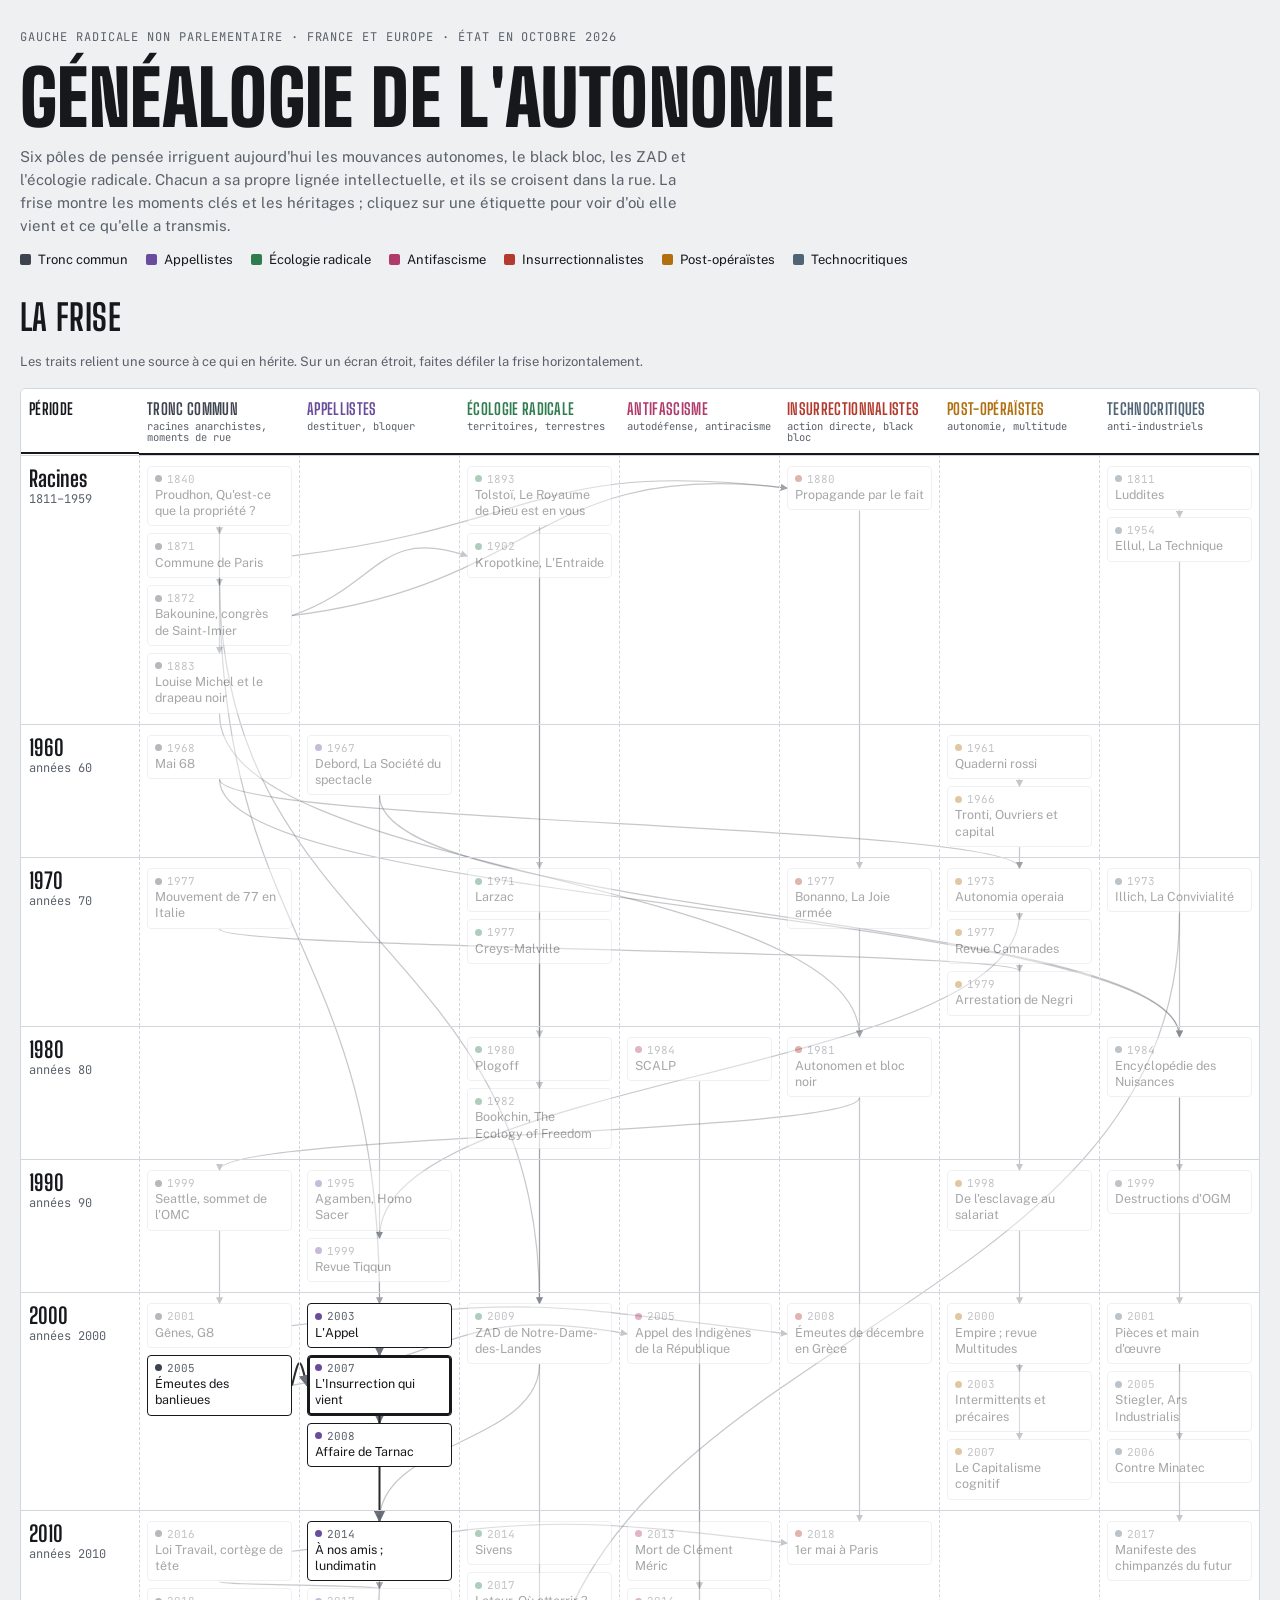
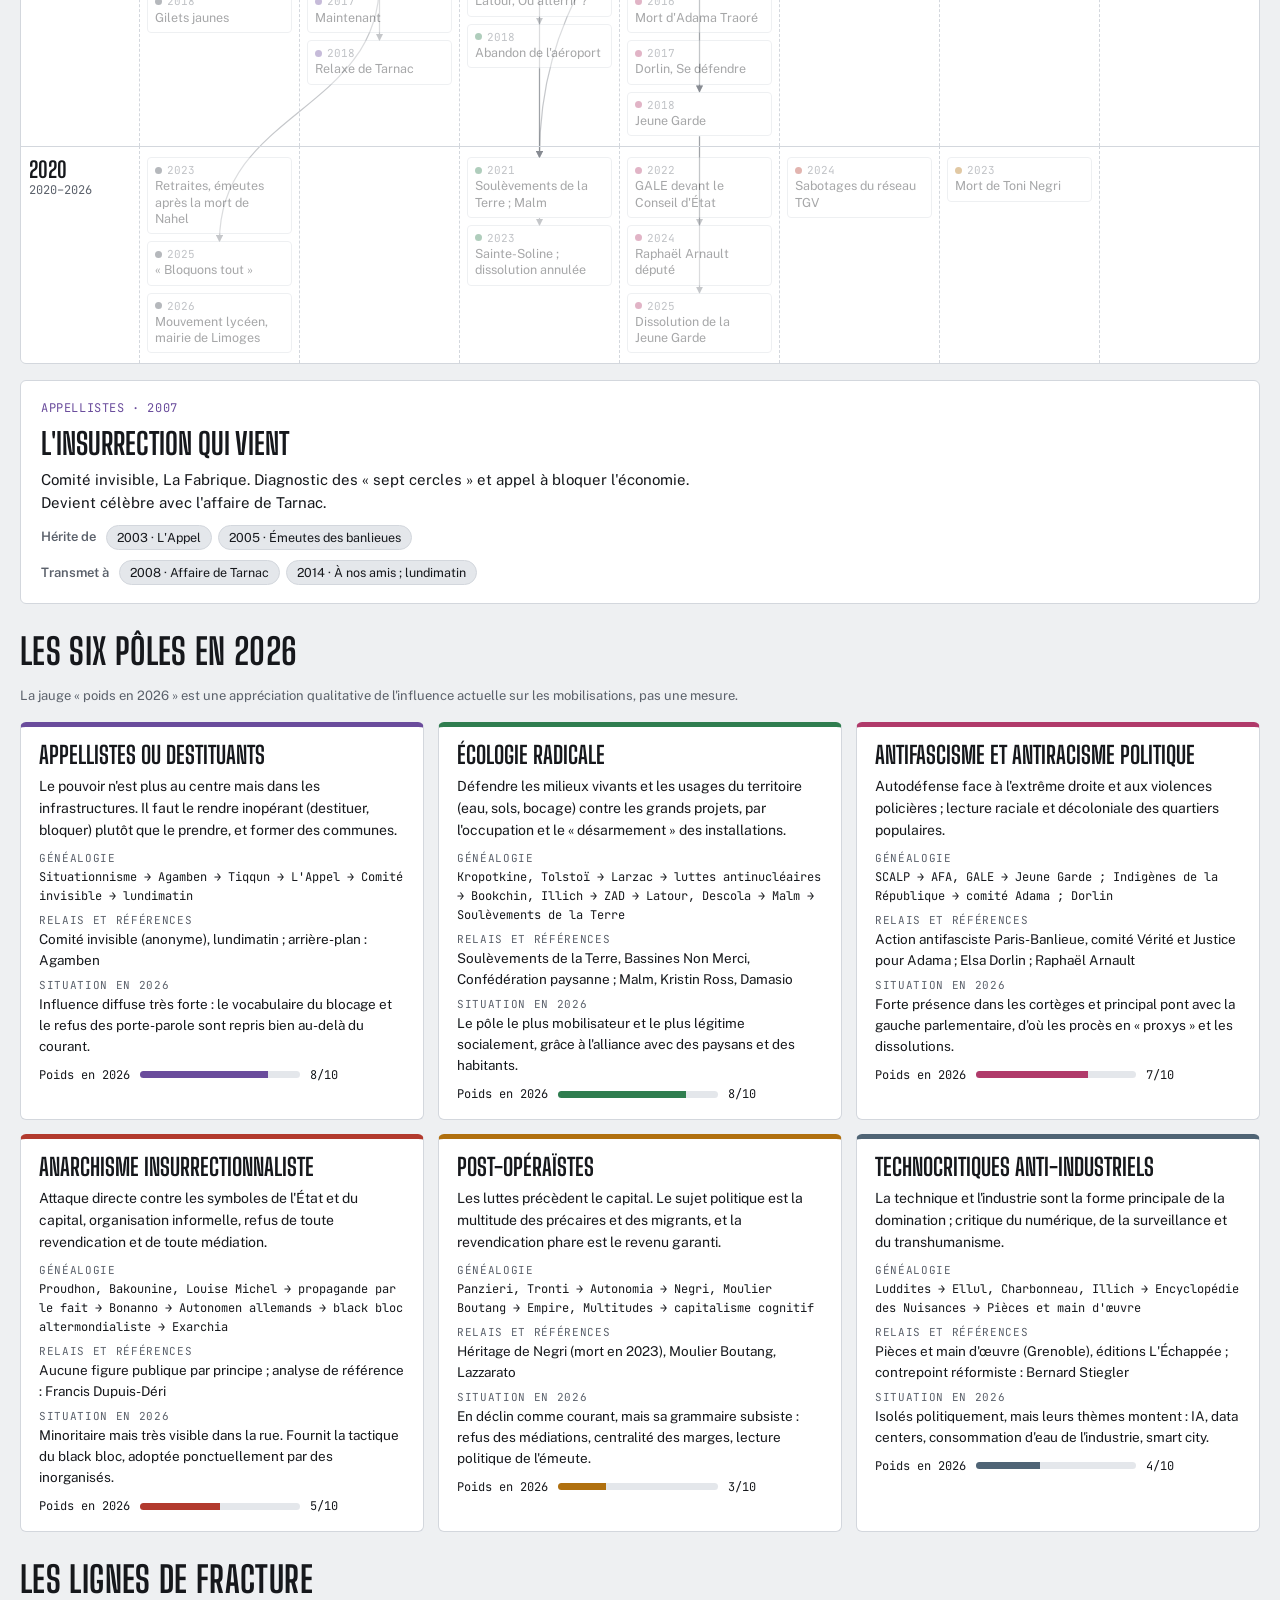
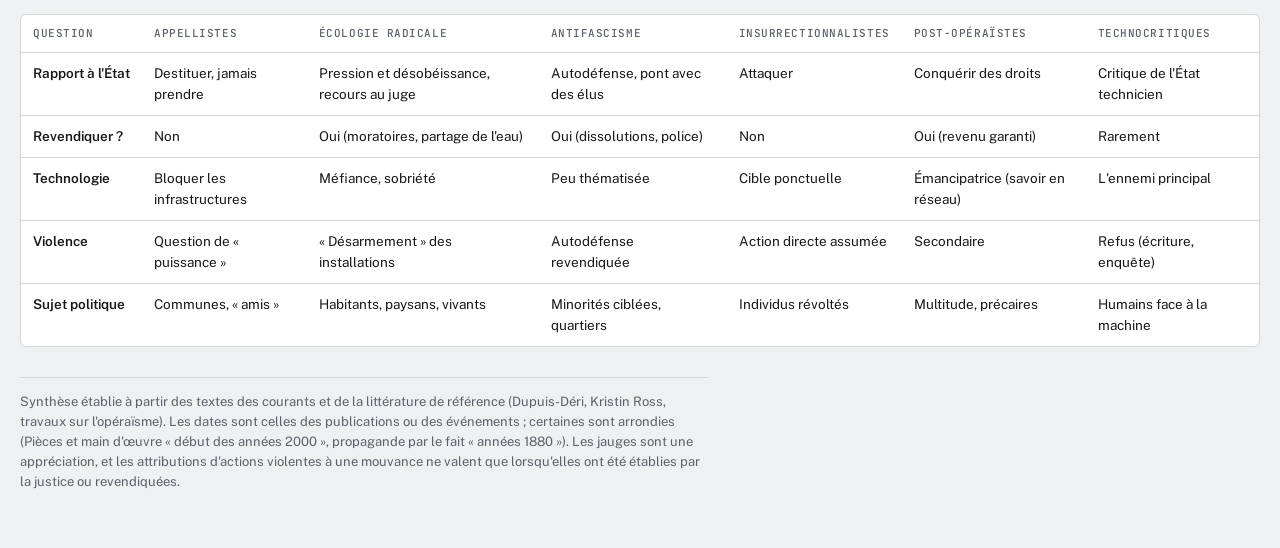
==== genealogie.html @ 5c41f620 "Site v1 : accueil, frise généalogique et fiches des ouvrages Page d'accueil présentant le projet et " ====
<!doctype html><html><head><meta charset=utf8><meta name=viewport content="width=device-width,initial-scale=1,viewport-fit=cover"><style>:root{color-scheme:light;box-sizing:border-box;padding-top:env(safe-area-inset-top,0px);padding-bottom:env(safe-area-inset-bottom,0px)}html{scroll-padding-top:env(safe-area-inset-top,0px)}body{margin:0;padding:0;font:14px -apple-system,BlinkMacSystemFont,sans-serif;background:#fff;color:#000}img{max-width:100%}[hidden]:not([hidden=until-found i]){display:none!important}</style></head><body>
<title>Généalogie de l'autonomie</title>
<meta name="claude:viewport-fit-sides" content="cover">
<link rel="preconnect" href="https://fonts.googleapis.com">
<link rel="preconnect" href="https://fonts.gstatic.com" crossorigin>
<link rel="stylesheet" href="https://fonts.googleapis.com/css2?family=Big+Shoulders+Display:wght@700;900&family=Public+Sans:wght@400;500;600&family=JetBrains+Mono:wght@400;500&display=swap">
<style>
/* Layout : frise matricielle — lignes = périodes, colonnes = pôles ; filiations tracées en surimpression ; fiche détail ; cartes des six pôles ; tableau des lignes de fracture */
:root{
  --bg:#eef0f2; --paper:#ffffff; --ink:#16181c; --muted:#5b616b; --line:#d3d7dd; --soft:#e4e7eb;
  --p-mom:#3d4450; --p-ins:#b23a2e; --p-ope:#b0700f; --p-app:#6a4c9c; --p-eco:#2f7d4f; --p-tec:#4f6475; --p-afa:#b03a6a;
  --display:"Big Shoulders Display","Arial Narrow",Impact,sans-serif;
  --body:"Public Sans","Segoe UI",system-ui,sans-serif;
  --mono:"JetBrains Mono",ui-monospace,Menlo,Consolas,monospace;
}
@media (prefers-color-scheme: dark){:root:not([data-theme="light"]){
  --bg:#111316; --paper:#191c21; --ink:#e8eaee; --muted:#9aa1ab; --line:#2d323a; --soft:#22262c;
  --p-mom:#aab3c0; --p-ins:#e36b5e; --p-ope:#e0a246; --p-app:#a98ae0; --p-eco:#5fbf86; --p-tec:#93aabd; --p-afa:#e47aa5; color-scheme:dark}}
:root[data-theme="dark"]{
  --bg:#111316; --paper:#191c21; --ink:#e8eaee; --muted:#9aa1ab; --line:#2d323a; --soft:#22262c;
  --p-mom:#aab3c0; --p-ins:#e36b5e; --p-ope:#e0a246; --p-app:#a98ae0; --p-eco:#5fbf86; --p-tec:#93aabd; --p-afa:#e47aa5; color-scheme:dark}
body{background:var(--bg);color:var(--ink);font-family:var(--body);font-size:15px;line-height:1.55}
.wrap{max-width:1240px;margin:0 auto;padding-left:max(16px,env(safe-area-inset-left,0px));padding-right:max(16px,env(safe-area-inset-right,0px));padding-block:28px 56px;display:grid;gap:30px}
.eyebrow{font-family:var(--mono);font-size:12px;letter-spacing:.08em;text-transform:uppercase;color:var(--muted)}
h1{font-family:var(--display);font-weight:900;font-size:clamp(40px,7vw,76px);line-height:.92;margin:4px 0 0;letter-spacing:.005em;text-transform:uppercase;text-wrap:balance}
h2{font-family:var(--display);font-weight:700;font-size:clamp(26px,3.6vw,36px);line-height:1;margin:0;text-transform:uppercase;letter-spacing:.01em}
.lede{margin:0;max-width:74ch;color:var(--muted)}
header{display:grid;gap:12px}
.legend{display:flex;flex-wrap:wrap;gap:8px 18px;font-size:13px}
.legend span{display:inline-flex;align-items:center;gap:7px}
.sw{width:11px;height:11px;border-radius:2px;display:inline-block}
section{display:grid;gap:16px}
.hint{font-size:13px;color:var(--muted);margin:0}

/* frise */
.scroller{overflow-x:auto;background:var(--paper);border:1px solid var(--line);border-radius:6px}
.frise{position:relative;min-width:1180px}
.grid{display:grid;grid-template-columns:118px repeat(7,minmax(0,1fr));position:relative;z-index:1}
.hcell{font-family:var(--display);font-weight:700;font-size:16px;text-transform:uppercase;letter-spacing:.02em;padding:12px 8px 10px;border-bottom:2px solid var(--ink);position:sticky;top:0;background:var(--paper);line-height:1.05}
.hcell small{display:block;font-family:var(--mono);font-weight:400;font-size:10.5px;text-transform:none;letter-spacing:0;color:var(--muted);margin-top:3px}
.per{font-family:var(--mono);font-size:12px;color:var(--muted);padding:12px 8px;border-top:1px solid var(--line);font-variant-numeric:tabular-nums}
.per b{display:block;font-family:var(--display);font-size:22px;color:var(--ink);font-weight:700;line-height:1}
.cell{border-top:1px solid var(--line);border-left:1px dashed var(--line);padding:10px 7px;display:flex;flex-direction:column;gap:7px;min-width:0}
.chip{all:unset;box-sizing:border-box;cursor:pointer;background:var(--paper);border:1px solid var(--line);border-radius:4px;padding:5px 7px 6px;font-size:12.5px;line-height:1.3;display:grid;gap:1px;position:relative}
.chip .y{font-family:var(--mono);font-size:11px;display:flex;align-items:center;gap:5px;color:var(--muted)}
.chip .y i{width:7px;height:7px;border-radius:50%;display:inline-block}
.chip:hover{border-color:var(--ink)}
.chip:focus-visible{outline:2px solid var(--ink);outline-offset:1px}
.chip.sel{border-color:var(--ink);box-shadow:0 0 0 2px var(--ink) inset}
.chip.rel{border-color:var(--ink)}
.frise.dim .chip:not(.sel):not(.rel){opacity:.38}
svg.links{position:absolute;inset:0;z-index:0;pointer-events:none;overflow:visible}
svg.links path{fill:none;stroke:var(--muted);stroke-width:1.2;opacity:.35}
svg.links path.on{stroke:var(--ink);stroke-width:2;opacity:.9}
svg.links marker path{fill:var(--muted);stroke:none;opacity:1}

/* détail */
.detail{background:var(--paper);border:1px solid var(--line);border-radius:6px;padding:18px 20px;display:grid;gap:10px}
.detail .tag{font-family:var(--mono);font-size:12px;text-transform:uppercase;letter-spacing:.05em}
.detail h3{font-family:var(--display);font-weight:700;font-size:30px;line-height:1;margin:0;text-transform:uppercase}
.detail p{margin:0;max-width:78ch}
.rels{display:flex;flex-wrap:wrap;gap:6px;align-items:center;font-size:13px}
.rels b{font-weight:600;color:var(--muted);margin-right:4px}
.mini{all:unset;cursor:pointer;font-size:12.5px;border:1px solid var(--line);border-radius:999px;padding:2px 10px;background:var(--soft)}
.mini:hover,.mini:focus-visible{border-color:var(--ink)}

/* pôles */
.poles{display:grid;grid-template-columns:repeat(3,minmax(0,1fr));gap:14px}
@media (max-width:980px){.poles{grid-template-columns:repeat(2,minmax(0,1fr))}}
@media (max-width:640px){.poles{grid-template-columns:minmax(0,1fr)}}
.pole{background:var(--paper);border:1px solid var(--line);border-radius:6px;padding:16px 18px;display:grid;gap:9px;align-content:start;border-top:5px solid var(--c)}
.pole h3{font-family:var(--display);font-weight:700;font-size:24px;line-height:1;margin:0;text-transform:uppercase}
.pole .core{margin:0;font-size:14px}
.pole dl{margin:0;display:grid;gap:6px;font-size:13.5px}
.pole dt{font-family:var(--mono);font-size:11px;text-transform:uppercase;letter-spacing:.06em;color:var(--muted)}
.pole dd{margin:0}
.chain{font-family:var(--mono);font-size:12px;line-height:1.6}
.force{display:flex;align-items:center;gap:10px;font-family:var(--mono);font-size:12px}
.force .bar{flex:1;height:7px;background:var(--soft);border-radius:4px;overflow:hidden;max-width:160px}
.force .bar i{display:block;height:100%;background:var(--c)}

/* fractures */
.tbl{overflow-x:auto;background:var(--paper);border:1px solid var(--line);border-radius:6px}
table{border-collapse:collapse;width:100%;min-width:860px;font-size:13.5px}
th,td{text-align:left;padding:10px 12px;border-bottom:1px solid var(--line);vertical-align:top}
thead th{font-family:var(--mono);font-size:11px;text-transform:uppercase;letter-spacing:.05em;color:var(--muted);font-weight:500}
tbody th{font-weight:600;white-space:nowrap}
tbody tr:last-child td,tbody tr:last-child th{border-bottom:0}
.note{font-size:13px;color:var(--muted);max-width:86ch;border-top:1px solid var(--line);padding-top:14px;margin:0}
@media (prefers-reduced-motion:no-preference){svg.links path{transition:opacity .15s,stroke-width .15s}}
</style>

<div class="wrap">
  <header>
    <div class="eyebrow">Gauche radicale non parlementaire · France et Europe · état en octobre 2026</div>
    <h1>Généalogie de l'autonomie</h1>
    <p class="lede">Six pôles de pensée irriguent aujourd'hui les mouvances autonomes, le black bloc, les ZAD et l'écologie radicale. Chacun a sa propre lignée intellectuelle, et ils se croisent dans la rue. La frise montre les moments clés et les héritages ; cliquez sur une étiquette pour voir d'où elle vient et ce qu'elle a transmis.</p>
    <div class="legend" id="legend"></div>
  </header>

  <section aria-labelledby="t-frise">
    <h2 id="t-frise">La frise</h2>
    <p class="hint">Les traits relient une source à ce qui en hérite. Sur un écran étroit, faites défiler la frise horizontalement.</p>
    <div class="scroller"><div class="frise" id="frise"><svg class="links" id="links" aria-hidden="true"></svg><div class="grid" id="grid"></div></div></div>
    <div class="detail" id="detail" aria-live="polite"></div>
  </section>

  <section aria-labelledby="t-poles">
    <h2 id="t-poles">Les six pôles en 2026</h2>
    <p class="hint">La jauge « poids en 2026 » est une appréciation qualitative de l'influence actuelle sur les mobilisations, pas une mesure.</p>
    <div class="poles" id="poles"></div>
  </section>

  <section aria-labelledby="t-frac">
    <h2 id="t-frac">Les lignes de fracture</h2>
    <div class="tbl"><table>
      <thead><tr><th>Question</th><th>Appellistes</th><th>Écologie radicale</th><th>Antifascisme</th><th>Insurrectionnalistes</th><th>Post-opéraïstes</th><th>Technocritiques</th></tr></thead>
      <tbody>
        <tr><th>Rapport à l'État</th><td>Destituer, jamais prendre</td><td>Pression et désobéissance, recours au juge</td><td>Autodéfense, pont avec des élus</td><td>Attaquer</td><td>Conquérir des droits</td><td>Critique de l'État technicien</td></tr>
        <tr><th>Revendiquer ?</th><td>Non</td><td>Oui (moratoires, partage de l'eau)</td><td>Oui (dissolutions, police)</td><td>Non</td><td>Oui (revenu garanti)</td><td>Rarement</td></tr>
        <tr><th>Technologie</th><td>Bloquer les infrastructures</td><td>Méfiance, sobriété</td><td>Peu thématisée</td><td>Cible ponctuelle</td><td>Émancipatrice (savoir en réseau)</td><td>L'ennemi principal</td></tr>
        <tr><th>Violence</th><td>Question de « puissance »</td><td>« Désarmement » des installations</td><td>Autodéfense revendiquée</td><td>Action directe assumée</td><td>Secondaire</td><td>Refus (écriture, enquête)</td></tr>
        <tr><th>Sujet politique</th><td>Communes, « amis »</td><td>Habitants, paysans, vivants</td><td>Minorités ciblées, quartiers</td><td>Individus révoltés</td><td>Multitude, précaires</td><td>Humains face à la machine</td></tr>
      </tbody>
    </table></div>
  </section>

  <p class="note">Synthèse établie à partir des textes des courants et de la littérature de référence (Dupuis-Déri, Kristin Ross, travaux sur l'opéraïsme). Les dates sont celles des publications ou des événements ; certaines sont arrondies (Pièces et main d'œuvre « début des années 2000 », propagande par le fait « années 1880 »). Les jauges sont une appréciation, et les attributions d'actions violentes à une mouvance ne valent que lorsqu'elles ont été établies par la justice ou revendiquées.</p>
</div>

<script>
const POLES=[
 {k:'mom',n:'Tronc commun',s:'racines anarchistes, moments de rue'},
 {k:'app',n:'Appellistes',s:'destituer, bloquer'},
 {k:'eco',n:'Écologie radicale',s:'territoires, terrestres'},
 {k:'afa',n:'Antifascisme',s:'autodéfense, antiracisme'},
 {k:'ins',n:'Insurrectionnalistes',s:'action directe, black bloc'},
 {k:'ope',n:'Post-opéraïstes',s:'autonomie, multitude'},
 {k:'tec',n:'Technocritiques',s:'anti-industriels'}
];
const PER=[[0,1959,'Racines','1811–1959'],[1960,1969,'1960','années 60'],[1970,1979,'1970','années 70'],[1980,1989,'1980','années 80'],[1990,1999,'1990','années 90'],[2000,2009,'2000','années 2000'],[2010,2019,'2010','années 2010'],[2020,2026,'2020','2020–2026']];
const E=[
 // racines ajoutées
 ['p1840','mom',1840,"Proudhon, Qu'est-ce que la propriété ?","« La propriété, c'est le vol. » Premier penseur à se dire anarchiste : mutualisme, fédéralisme, autogestion. Les proudhoniens pèsent dans la Commune de 1871."],
 ['b1872','mom',1872,'Bakounine, congrès de Saint-Imier',"Exclu de l'Internationale par les marxistes, Bakounine fonde avec les fédérations anti-autoritaires la branche anarchiste du mouvement ouvrier : refus de tout État, même ouvrier, et primat de la révolte."],
 ['l1883','mom',1883,'Louise Michel et le drapeau noir',"Figure de la Commune, déportée en Nouvelle-Calédonie, elle brandit le drapeau noir lors d'une manifestation de chômeurs aux Invalides en mars 1883. Le noir devient la couleur de l'anarchisme, jusqu'au black bloc."],
 ['y1893','eco',1893,'Tolstoï, Le Royaume de Dieu est en vous',"Anarchisme chrétien et non-violence. Par Gandhi puis Lanza del Vasto, présent au Larzac, il inspire la branche non violente des luttes territoriales, jusqu'à la désobéissance civile actuelle."],
 ['k1902','eco',1902,"Kropotkine, L'Entraide","Contre le darwinisme social, la coopération est un facteur de l'évolution. Socle de l'anarchisme communiste et, par Bookchin, de l'écologie sociale et de l'imaginaire des communes."],
 ['s2005','tec',2005,'Stiegler, Ars Industrialis',"Bernard Stiegler pense la technique comme « pharmakon », à la fois poison et remède. Il critique le capitalisme numérique sans rejeter la technique : contrepoint réformiste aux anti-industriels."],
 // moments
 ['m1871','mom',1871,'Commune de Paris',"Soixante-douze jours d'autogouvernement parisien. Référence mythique de toute la tradition : la « commune » comme forme politique hors de l'État, reprise par les anarchistes, les appellistes et les zadistes."],
 ['m1968','mom',1968,'Mai 68',"Grève générale et révolte étudiante. Matrice de la critique des appareils (PCF, CGT) et de l'idée que le mouvement peut déborder ses organisations."],
 ['m1977','mom',1977,'Mouvement de 77 en Italie',"Apogée et crise de l'Autonomia italienne : occupations, radios libres, affrontements. La répression qui suit (1979) disperse le courant, dont une partie s'exile en France."],
 ['m1999','mom',1999,'Seattle, sommet de l\'OMC',"Naissance médiatique de l'altermondialisme et du black bloc à l'échelle mondiale."],
 ['m2001','mom',2001,'Gênes, G8',"Mort de Carlo Giuliani, violences policières à l'école Diaz. Mythe fondateur ; le mouvement altermondialiste se sépare de sa frange radicale."],
 ['m2005','mom',2005,'Émeutes des banlieues',"Trois semaines d'émeutes après la mort de Zyed et Bouna. Lues comme acte politique par Moulier Boutang et par L'Insurrection qui vient, qui s'ouvre sur elles."],
 ['m2016','mom',2016,'Loi Travail, cortège de tête',"Des milliers de manifestants se placent devant les syndicats. Innovation tactique majeure qui brouille la frontière entre autonomes et manifestants ordinaires."],
 ['m2018','mom',2018,'Gilets jaunes',"Mouvement populaire hors des partis et syndicats. Les autonomes y voient la confirmation d'une insurrection sans organisation, mais en restent minoritaires."],
 ['m2023','mom',2023,'Retraites, émeutes après la mort de Nahel',"Mobilisation syndicale massive au printemps, puis émeutes urbaines très destructrices en juin-juillet, sans lien avec les mouvances organisées."],
 ['m2025','mom',2025,'« Bloquons tout »',"Appel de septembre 2025 : le vocabulaire du blocage des flux devient mainstream."],
 ['m2026','mom',2026,'Mouvement lycéen, mairie de Limoges',"Mobilisation lycéenne et étudiante de l'automne 2026 ; hôtel de ville de Limoges incendié le 17 octobre. Auteurs et appartenances encore à établir par l'enquête."],
 // appellistes
 ['a1967','app',1967,'Debord, La Société du spectacle',"Texte central de l'Internationale situationniste : critique de la marchandise devenue image. Source du style et de la radicalité des post-situationnistes et de Tiqqun."],
 ['a1995','app',1995,'Agamben, Homo Sacer',"Début du cycle du philosophe italien sur la souveraineté et l'état d'exception. Il fournira le concept de « pouvoir destituant »."],
 ['a1999','app',1999,'Revue Tiqqun',"Deux numéros (1999, 2001) : Théorie du Bloom, Jeune-Fille, L'Hypothèse cybernétique. Fusion du situationnisme, de l'autonomie italienne et d'Agamben."],
 ['a2003','app',2003,"L'Appel",'Texte anonyme qui donne son nom au courant « appelliste » : se trouver, former des communes, sortir de l\'économie.'],
 ['a2007','app',2007,"L'Insurrection qui vient","Comité invisible, La Fabrique. Diagnostic des « sept cercles » et appel à bloquer l'économie. Devient célèbre avec l'affaire de Tarnac."],
 ['a2008','app',2008,'Affaire de Tarnac',"Sabotages de caténaires SNCF ; l'État désigne un groupe de Corrèze et parle d'« ultragauche ». Qualification terroriste abandonnée en cours de procédure."],
 ['a2014','app',2014,'À nos amis ; lundimatin',"Le pouvoir « réside dans les infrastructures ». Création du site lundimatin, principal média de la mouvance."],
 ['a2017','app',2017,'Maintenant',"Troisième livre du Comité invisible, après 2016 : destituer plutôt que constituer, vivre le communisme dès à présent."],
 ['a2018','app',2018,'Relaxe de Tarnac',"Le procès se conclut par une relaxe quasi générale. L'affaire reste citée comme fiasco judiciaire."],
 // écologie radicale
 ['e1971','eco',1971,'Larzac',"Dix ans de lutte paysanne et militante contre l'extension d'un camp militaire, victorieuse en 1981. Ancêtre direct des ZAD."],
 ['e1977','eco',1977,'Creys-Malville',"Grande manifestation contre le surgénérateur Superphénix ; mort du manifestant Vital Michalon."],
 ['e1980','eco',1980,'Plogoff',"Victoire contre un projet de centrale nucléaire en Bretagne, par une mobilisation locale massive."],
 ['e1982','eco',1982,'Bookchin, The Ecology of Freedom',"Écologie sociale et municipalisme libertaire : la domination de la nature prolonge la domination entre humains."],
 ['e2009','eco',2009,'ZAD de Notre-Dame-des-Landes',"L'occupation contre l'aéroport s'intensifie et prend le nom de « zone à défendre ». Modèle exporté (Bure, Sivens, Roybon)."],
 ['e2014','eco',2014,'Sivens',"Mort de Rémi Fraisse, tué par une grenade lors d'affrontements sur le chantier d'un barrage."],
 ['e2017','eco',2017,'Latour, Où atterrir ?',"La question politique devient celle du sol et des milieux habitables. Pensée « terrestre » prolongée par Descola et Morizot."],
 ['e2018','eco',2018,"Abandon de l'aéroport","Le gouvernement renonce au projet en janvier ; la ZAD est partiellement évacuée au printemps. Grande victoire de la mouvance."],
 ['e2021','eco',2021,'Soulèvements de la Terre ; Malm',"Coalition entre anciens de la ZAD, paysans et militants du climat. Andreas Malm publie Comment saboter un pipeline."],
 ['e2023','eco',2023,'Sainte-Soline ; dissolution annulée',"Affrontements très violents contre les méga-bassines en mars. Dissolution des Soulèvements prononcée en juin, annulée par le Conseil d'État en novembre."],
 // antifascisme
 ['f1984','afa',1984,'SCALP',"Section carrément anti-Le Pen : premiers groupes antifascistes radicaux liés à la scène punk et libertaire, face à la montée du FN."],
 ['f2005','afa',2005,'Appel des Indigènes de la République',"Naissance de l'antiracisme politique et décolonial en France ; il influencera la lecture des violences policières et des banlieues."],
 ['f2013','afa',2013,'Mort de Clément Méric',"Militant antifasciste tué lors d'une rixe avec des skinheads à Paris. Événement fondateur pour une génération antifa."],
 ['f2016','afa',2016,"Mort d'Adama Traoré","Décès après une interpellation ; le comité Vérité et Justice devient le pont entre quartiers populaires et gauche radicale."],
 ['f2017','afa',2017,'Dorlin, Se défendre',"Philosophie de la violence et de l'autodéfense des dominés : référence théorique de l'antifascisme et du féminisme radicaux."],
 ['f2018','afa',2018,'Jeune Garde',"Groupe antifasciste fondé à Lyon, puis implanté dans plusieurs villes."],
 ['f2022','afa',2022,'GALE devant le Conseil d\'État',"Le Groupe antifasciste Lyon et environs fait l'objet d'une procédure de dissolution contestée devant la justice administrative."],
 ['f2024','afa',2024,'Raphaël Arnault député',"Le cofondateur de la Jeune Garde est élu député LFI : principal pont entre antifascisme radical et Assemblée nationale."],
 ['f2025','afa',2025,'Dissolution de la Jeune Garde',"Dissolution administrative ; le dossier nourrit l'accusation de « proxys » portée contre LFI."],
 // insurrectionnalistes
 ['i1880','ins',1880,'Propagande par le fait',"Doctrine anarchiste des années 1880 : l'acte exemplaire plutôt que le discours. Elle aboutira aux attentats des années 1890."],
 ['i1977','ins',1977,'Bonanno, La Joie armée',"Alfredo Bonanno théorise l'anarchisme insurrectionnaliste : informalité, attaque, refus de toute revendication."],
 ['i1981','ins',1981,'Autonomen et bloc noir',"En Allemagne, les autonomes des squats et des luttes antinucléaires (Brokdorf) inventent le bloc vêtu de noir."],
 ['i2008','ins',2008,'Émeutes de décembre en Grèce',"Mort d'Alexandros Grigoropoulos à Exarchia. Des semaines d'émeutes ; Exarchia devient la capitale symbolique de l'anarchisme européen."],
 ['i2018','ins',2018,'1er mai à Paris',"Environ 1 200 black blocs selon les autorités, un record en France."],
 ['i2024','ins',2024,'Sabotages du réseau TGV',"Le jour de l'ouverture des JO ; les enquêteurs orientent leurs soupçons vers l'ultragauche."],
 // post-opéraïstes
 ['o1961','ope',1961,'Quaderni rossi',"Revue de Raniero Panzieri : retour à l'enquête ouvrière contre l'orthodoxie du PCI. Naissance de l'operaismo."],
 ['o1966','ope',1966,'Tronti, Ouvriers et capital',"Le « renversement copernicien » : ce sont les luttes ouvrières qui font l'histoire, le capital ne fait que s'y adapter."],
 ['o1973','ope',1973,'Autonomia operaia',"Dissolution de Potere operaio ; naissance de l'autonomie comme mouvement diffus, sans parti. Refus du travail."],
 ['o1977','ope',1977,'Revue Camarades',"Yann Moulier Boutang importe l'autonomie italienne en France."],
 ['o1979','ope',1979,'Arrestation de Negri',"Rafle du 7 avril contre les intellectuels de l'Autonomia. Negri s'exile ensuite en France."],
 ['o1998','ope',1998,"De l'esclavage au salariat","Moulier Boutang : l'histoire du capitalisme est celle du contrôle de la fuite de la main-d'œuvre. Le migrant devient figure politique."],
 ['o2000','ope',2000,'Empire ; revue Multitudes',"Hardt et Negri théorisent la « multitude » ; Negri et Moulier Boutang fondent la revue Multitudes."],
 ['o2003','ope',2003,'Intermittents et précaires',"La CIP-IDF met en pratique la figure du précaire comme sujet politique."],
 ['o2007','ope',2007,'Le Capitalisme cognitif',"Moulier Boutang : la valeur naît de la coopération sociale et du savoir. Le courant se tourne vers le revenu garanti."],
 ['o2023','ope',2023,'Mort de Toni Negri',"Décembre 2023. Le pôle post-opéraïste perd sa figure tutélaire et pèse peu dans les mobilisations actuelles."],
 // technocritiques
 ['t1811','tec',1811,'Luddites',"Ouvriers anglais qui brisent les machines textiles. Figure revendiquée par toute la critique anti-industrielle."],
 ['t1954','tec',1954,'Ellul, La Technique',"La technique devient un système autonome qui impose sa logique à la société. Avec Charbonneau, fondement de la technocritique française."],
 ['t1973','tec',1973,'Illich, La Convivialité',"Au-delà d'un certain seuil, les outils asservissent au lieu de servir. Source de l'écologie politique et de la décroissance."],
 ['t1984','tec',1984,'Encyclopédie des Nuisances',"Post-situationnistes anti-industriels (René Riesel, Jaime Semprun) : le progrès technique n'émancipe pas."],
 ['t1999','tec',1999,"Destructions d'OGM","Avec la Confédération paysanne, René Riesel participe à la destruction de cultures transgéniques."],
 ['t2001','tec',2001,'Pièces et main d\'œuvre',"Collectif d'enquête grenoblois apparu au début des années 2000 : nanotechnologies, contrôle numérique, « société de contrainte »."],
 ['t2006','tec',2006,'Contre Minatec',"Mobilisation contre l'inauguration du pôle grenoblois de micro et nanotechnologies."],
 ['t2017','tec',2017,'Manifeste des chimpanzés du futur',"Critique du transhumanisme. Les positions de PMO sur la reproduction et le genre les isolent d'une partie de l'extrême gauche."]
];
const L=[
 ['p1840','b1872'],['p1840','m1871'],['b1872','i1880'],['b1872','k1902'],['m1871','l1883'],['l1883','i1981'],['k1902','e1982'],['y1893','e1971'],
 ['m1871','i1880'],['m1871','e2009'],['m1871','a2003'],['m1968','o1973'],['m1968','t1984'],
 ['a1967','t1984'],['a1967','a1999'],['a1995','a1999'],['o1973','a1999'],['a1999','a2003'],['a2003','a2007'],['m2005','a2007'],['a2007','a2008'],['a2008','a2018'],['a2007','a2014'],['e2009','a2014'],['a2014','a2017'],['m2016','a2017'],['a2014','m2025'],
 ['o1961','o1966'],['o1966','o1973'],['o1973','o1977'],['m1977','o1979'],['o1977','o1998'],['o1998','o2000'],['o2000','o2003'],['o2000','o2007'],
 ['i1880','i1977'],['i1977','i1981'],['i1981','m1999'],['m1999','m2001'],['m2001','i2008'],['i1981','i2018'],['m2016','i2018'],
 ['e1971','e2009'],['e1982','e2009'],['e2009','e2018'],['e2018','e2021'],['e2017','e2021'],['e2021','e2023'],['t1973','e2021'],['e1977','e1980'],
 ['t1811','t1954'],['t1954','t1984'],['t1984','t1999'],['t1984','t2001'],['t2001','t2006'],['t2001','t2017'],
 ['f1984','f2018'],['f2013','f2018'],['f2017','f2018'],['f2018','f2024'],['f2018','f2025'],['f2005','f2016'],['m2005','f2005']
];
const POLE_CARDS=[
 {k:'app',n:'Appellistes ou destituants',w:8,
  core:"Le pouvoir n'est plus au centre mais dans les infrastructures. Il faut le rendre inopérant (destituer, bloquer) plutôt que le prendre, et former des communes.",
  chain:"Situationnisme → Agamben → Tiqqun → L'Appel → Comité invisible → lundimatin",
  who:"Comité invisible (anonyme), lundimatin ; arrière-plan : Agamben",
  now:"Influence diffuse très forte : le vocabulaire du blocage et le refus des porte-parole sont repris bien au-delà du courant."},
 {k:'eco',n:'Écologie radicale',w:8,
  core:"Défendre les milieux vivants et les usages du territoire (eau, sols, bocage) contre les grands projets, par l'occupation et le « désarmement » des installations.",
  chain:"Kropotkine, Tolstoï → Larzac → luttes antinucléaires → Bookchin, Illich → ZAD → Latour, Descola → Malm → Soulèvements de la Terre",
  who:"Soulèvements de la Terre, Bassines Non Merci, Confédération paysanne ; Malm, Kristin Ross, Damasio",
  now:"Le pôle le plus mobilisateur et le plus légitime socialement, grâce à l'alliance avec des paysans et des habitants."},
 {k:'afa',n:'Antifascisme et antiracisme politique',w:7,
  core:"Autodéfense face à l'extrême droite et aux violences policières ; lecture raciale et décoloniale des quartiers populaires.",
  chain:"SCALP → AFA, GALE → Jeune Garde ; Indigènes de la République → comité Adama ; Dorlin",
  who:"Action antifasciste Paris-Banlieue, comité Vérité et Justice pour Adama ; Elsa Dorlin ; Raphaël Arnault",
  now:"Forte présence dans les cortèges et principal pont avec la gauche parlementaire, d'où les procès en « proxys » et les dissolutions."},
 {k:'ins',n:'Anarchisme insurrectionnaliste',w:5,
  core:"Attaque directe contre les symboles de l'État et du capital, organisation informelle, refus de toute revendication et de toute médiation.",
  chain:"Proudhon, Bakounine, Louise Michel → propagande par le fait → Bonanno → Autonomen allemands → black bloc altermondialiste → Exarchia",
  who:"Aucune figure publique par principe ; analyse de référence : Francis Dupuis-Déri",
  now:"Minoritaire mais très visible dans la rue. Fournit la tactique du black bloc, adoptée ponctuellement par des inorganisés."},
 {k:'ope',n:'Post-opéraïstes',w:3,
  core:"Les luttes précèdent le capital. Le sujet politique est la multitude des précaires et des migrants, et la revendication phare est le revenu garanti.",
  chain:"Panzieri, Tronti → Autonomia → Negri, Moulier Boutang → Empire, Multitudes → capitalisme cognitif",
  who:"Héritage de Negri (mort en 2023), Moulier Boutang, Lazzarato",
  now:"En déclin comme courant, mais sa grammaire subsiste : refus des médiations, centralité des marges, lecture politique de l'émeute."},
 {k:'tec',n:'Technocritiques anti-industriels',w:4,
  core:"La technique et l'industrie sont la forme principale de la domination ; critique du numérique, de la surveillance et du transhumanisme.",
  chain:"Luddites → Ellul, Charbonneau, Illich → Encyclopédie des Nuisances → Pièces et main d'œuvre",
  who:"Pièces et main d'œuvre (Grenoble), éditions L'Échappée ; contrepoint réformiste : Bernard Stiegler",
  now:"Isolés politiquement, mais leurs thèmes montent : IA, data centers, consommation d'eau de l'industrie, smart city."}
];
const by=Object.fromEntries(E.map(e=>[e[0],{id:e[0],p:e[1],y:e[2],t:e[3],d:e[4]}]));
const pname=k=>POLES.find(p=>p.k===k).n;
const col=k=>`var(--p-${k})`;

// légende
document.getElementById('legend').innerHTML=POLES.map(p=>`<span><i class="sw" style="background:${col(p.k)}"></i>${p.n}</span>`).join('');

// grille
const grid=document.getElementById('grid');
let h='<div class="hcell">Période</div>'+POLES.map(p=>`<div class="hcell" style="color:${col(p.k)}">${p.n}<small>${p.s}</small></div>`).join('');
PER.forEach(([a,b,lab,sub])=>{
  h+=`<div class="per"><b>${lab}</b>${sub}</div>`;
  POLES.forEach(p=>{
    const items=Object.values(by).filter(e=>e.p===p.k&&e.y>=a&&e.y<=b).sort((x,y)=>x.y-y.y);
    h+=`<div class="cell">${items.map(e=>`<button type="button" class="chip" data-id="${e.id}"><span class="y"><i style="background:${col(e.p)}"></i>${e.y}</span>${e.t}</button>`).join('')}</div>`;
  });
});
grid.innerHTML=h;

// liens
const frise=document.getElementById('frise'),svg=document.getElementById('links');
const NS='http://www.w3.org/2000/svg';
let cur='a2007';
function drawLinks(){
  const W=frise.getBoundingClientRect();
  svg.setAttribute('width',frise.scrollWidth);svg.setAttribute('height',frise.scrollHeight);
  svg.innerHTML='<defs><marker id="ah" viewBox="0 0 8 8" refX="7" refY="4" markerWidth="6" markerHeight="6" orient="auto-start-reverse"><path d="M0,0 L8,4 L0,8 z"/></marker></defs>';
  L.forEach(([a,b])=>{
    const A=frise.querySelector(`[data-id="${a}"]`),B=frise.querySelector(`[data-id="${b}"]`);if(!A||!B)return;
    const ra=A.getBoundingClientRect(),rb=B.getBoundingClientRect();
    let x1=ra.left-W.left+ra.width/2,y1=ra.bottom-W.top,x2=rb.left-W.left+rb.width/2,y2=rb.top-W.top;
    if(y2<y1+6){ // même rangée : relier par les côtés
      y1=ra.top-W.top+ra.height/2;y2=rb.top-W.top+rb.height/2;
      if(x2>x1){x1=ra.right-W.left;x2=rb.left-W.left}else{x1=ra.left-W.left;x2=rb.right-W.left}
      const p=document.createElementNS(NS,'path');p.setAttribute('d',`M${x1},${y1} C${(x1+x2)/2},${y1-30} ${(x1+x2)/2},${y2-30} ${x2},${y2}`);
      p.dataset.a=a;p.dataset.b=b;p.setAttribute('marker-end','url(#ah)');svg.appendChild(p);return;
    }
    const my=(y1+y2)/2;
    const p=document.createElementNS(NS,'path');p.setAttribute('d',`M${x1},${y1} C${x1},${my} ${x2},${my} ${x2},${y2}`);
    p.dataset.a=a;p.dataset.b=b;p.setAttribute('marker-end','url(#ah)');svg.appendChild(p);
  });
  mark();
}
function mark(){
  const rel=new Set();
  svg.querySelectorAll('path[data-a]').forEach(p=>{const on=p.dataset.a===cur||p.dataset.b===cur;p.classList.toggle('on',on);if(on){rel.add(p.dataset.a);rel.add(p.dataset.b)}});
  frise.classList.add('dim');
  frise.querySelectorAll('.chip').forEach(c=>{c.classList.toggle('sel',c.dataset.id===cur);c.classList.toggle('rel',rel.has(c.dataset.id)&&c.dataset.id!==cur)});
}
function select(id){
  cur=id;const e=by[id];
  const from=L.filter(l=>l[1]===id).map(l=>by[l[0]]),to=L.filter(l=>l[0]===id).map(l=>by[l[1]]);
  const btns=a=>a.map(x=>`<button type="button" class="mini" data-go="${x.id}">${x.y} · ${x.t}</button>`).join('');
  document.getElementById('detail').innerHTML=`<span class="tag" style="color:${col(e.p)}">${pname(e.p)} · ${e.y}</span><h3>${e.t}</h3><p>${e.d}</p>
   ${from.length?`<div class="rels"><b>Hérite de</b>${btns(from)}</div>`:''}
   ${to.length?`<div class="rels"><b>Transmet à</b>${btns(to)}</div>`:''}`;
  document.querySelectorAll('#detail .mini').forEach(b=>b.addEventListener('click',()=>select(b.dataset.go)));
  mark();
}
grid.addEventListener('click',ev=>{const c=ev.target.closest('.chip');if(c)select(c.dataset.id)});

// cartes pôles
document.getElementById('poles').innerHTML=POLE_CARDS.map(p=>`<article class="pole" style="--c:${col(p.k)}">
  <h3>${p.n}</h3><p class="core">${p.core}</p>
  <dl><div><dt>Généalogie</dt><dd class="chain">${p.chain}</dd></div>
  <div><dt>Relais et références</dt><dd>${p.who}</dd></div>
  <div><dt>Situation en 2026</dt><dd>${p.now}</dd></div></dl>
  <div class="force"><span>Poids en 2026</span><span class="bar"><i style="width:${p.w*10}%"></i></span><span>${p.w}/10</span></div></article>`).join('');

select(cur);
drawLinks();
try{document.fonts.ready.then(drawLinks)}catch(e){}
try{new ResizeObserver(()=>drawLinks()).observe(frise)}catch(e){window.addEventListener('resize',drawLinks)}
</script>

</body></html>
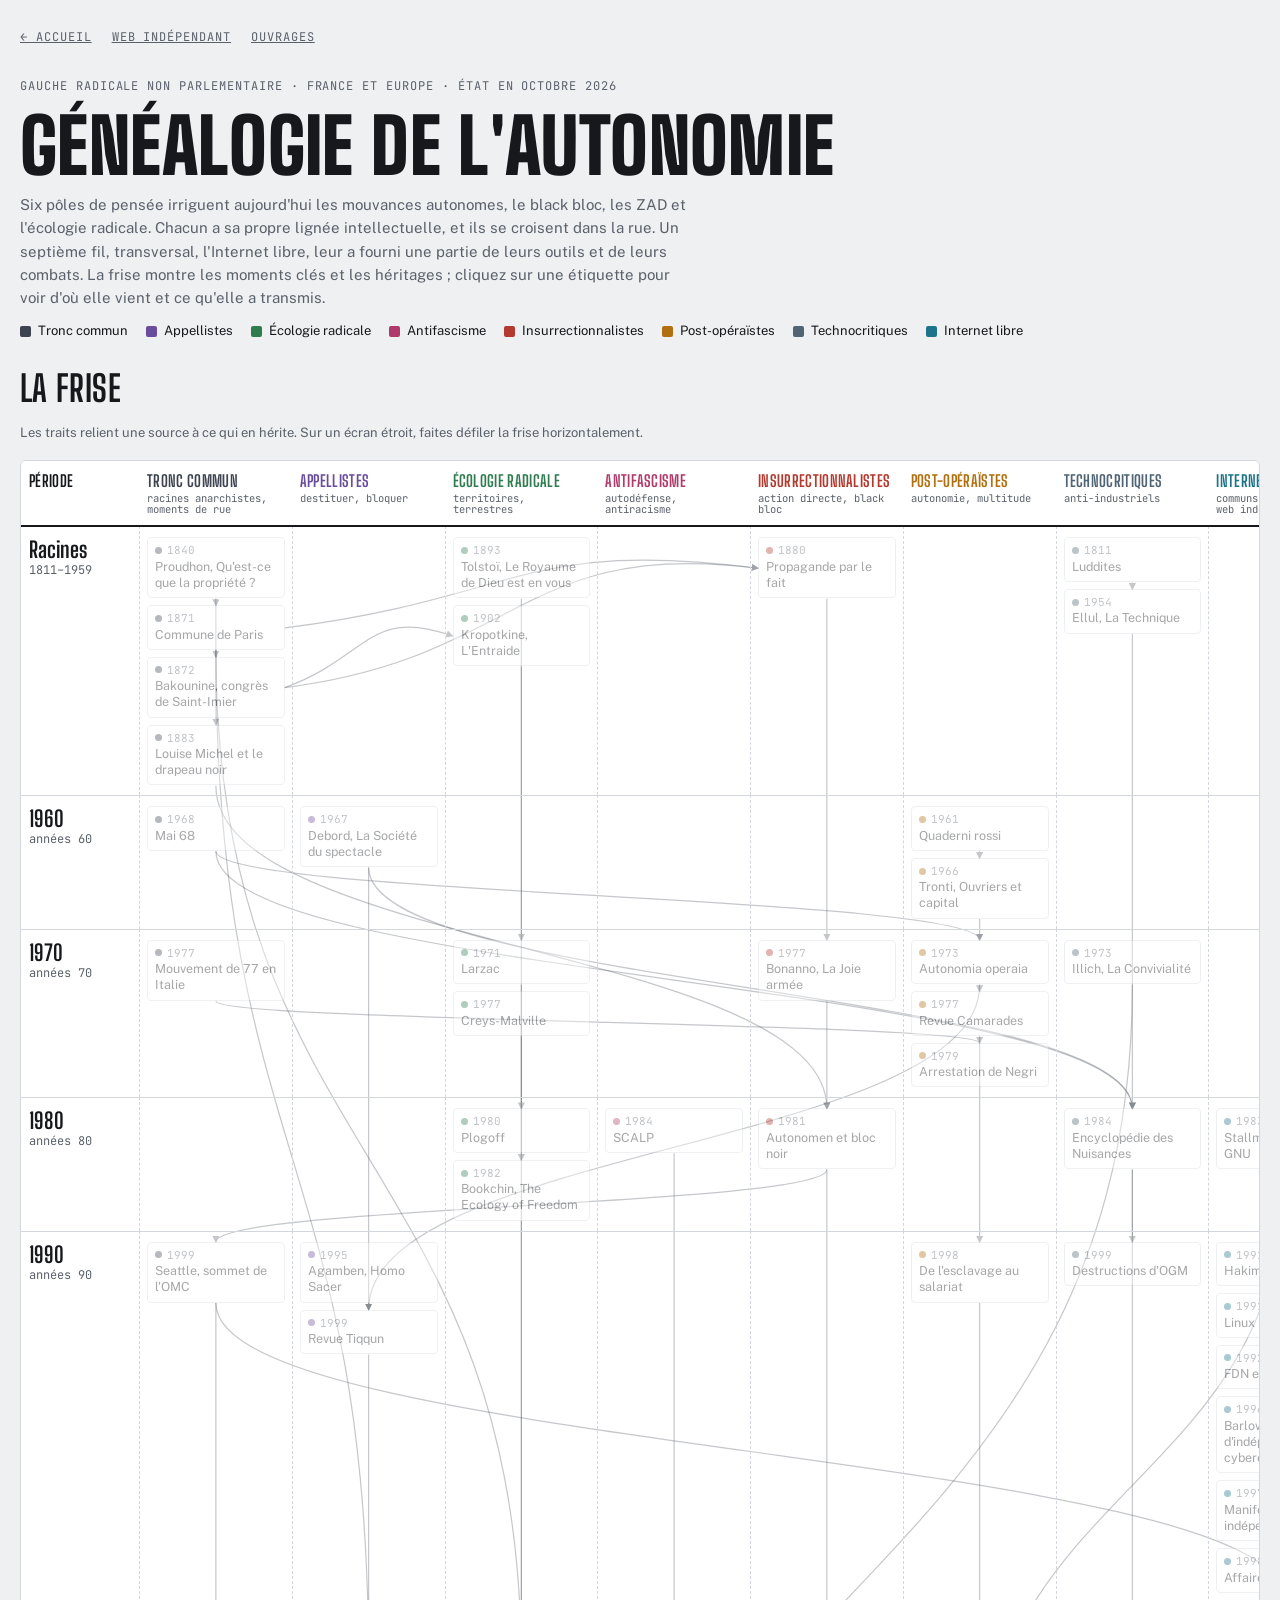
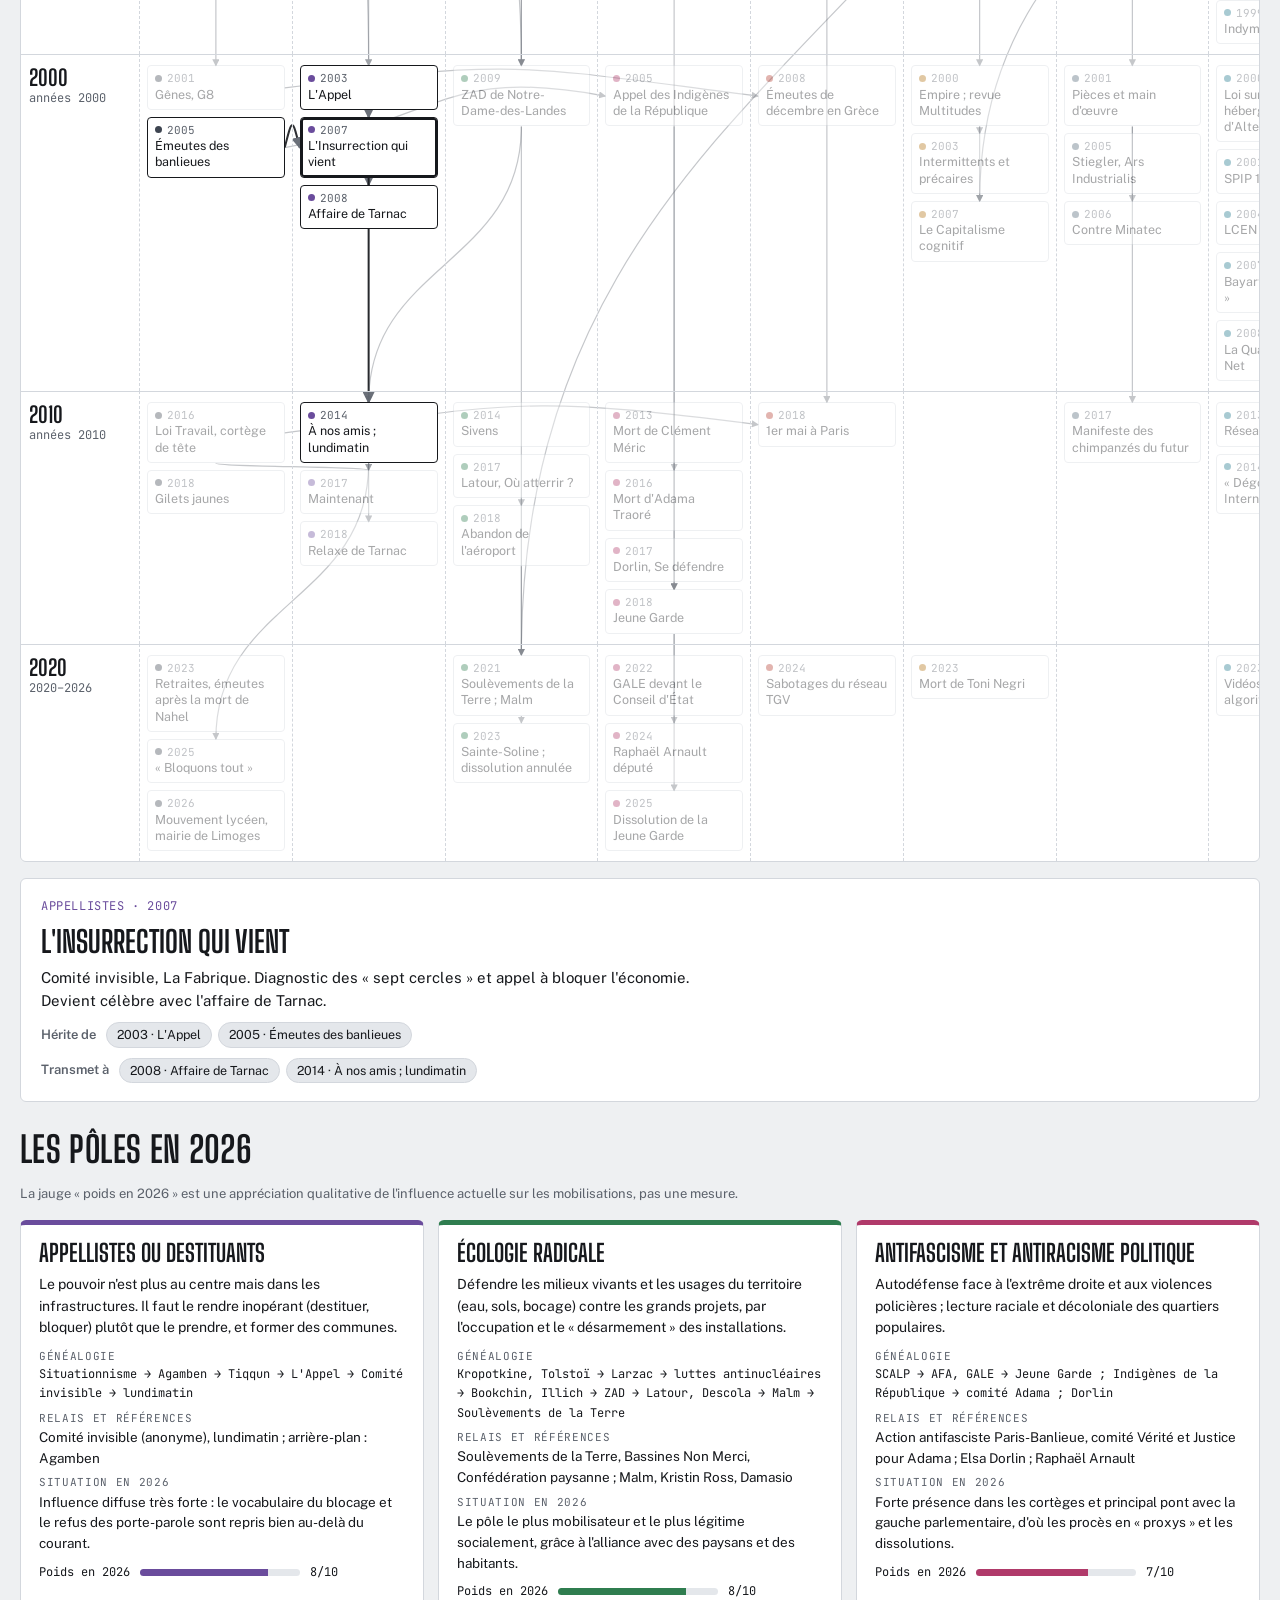
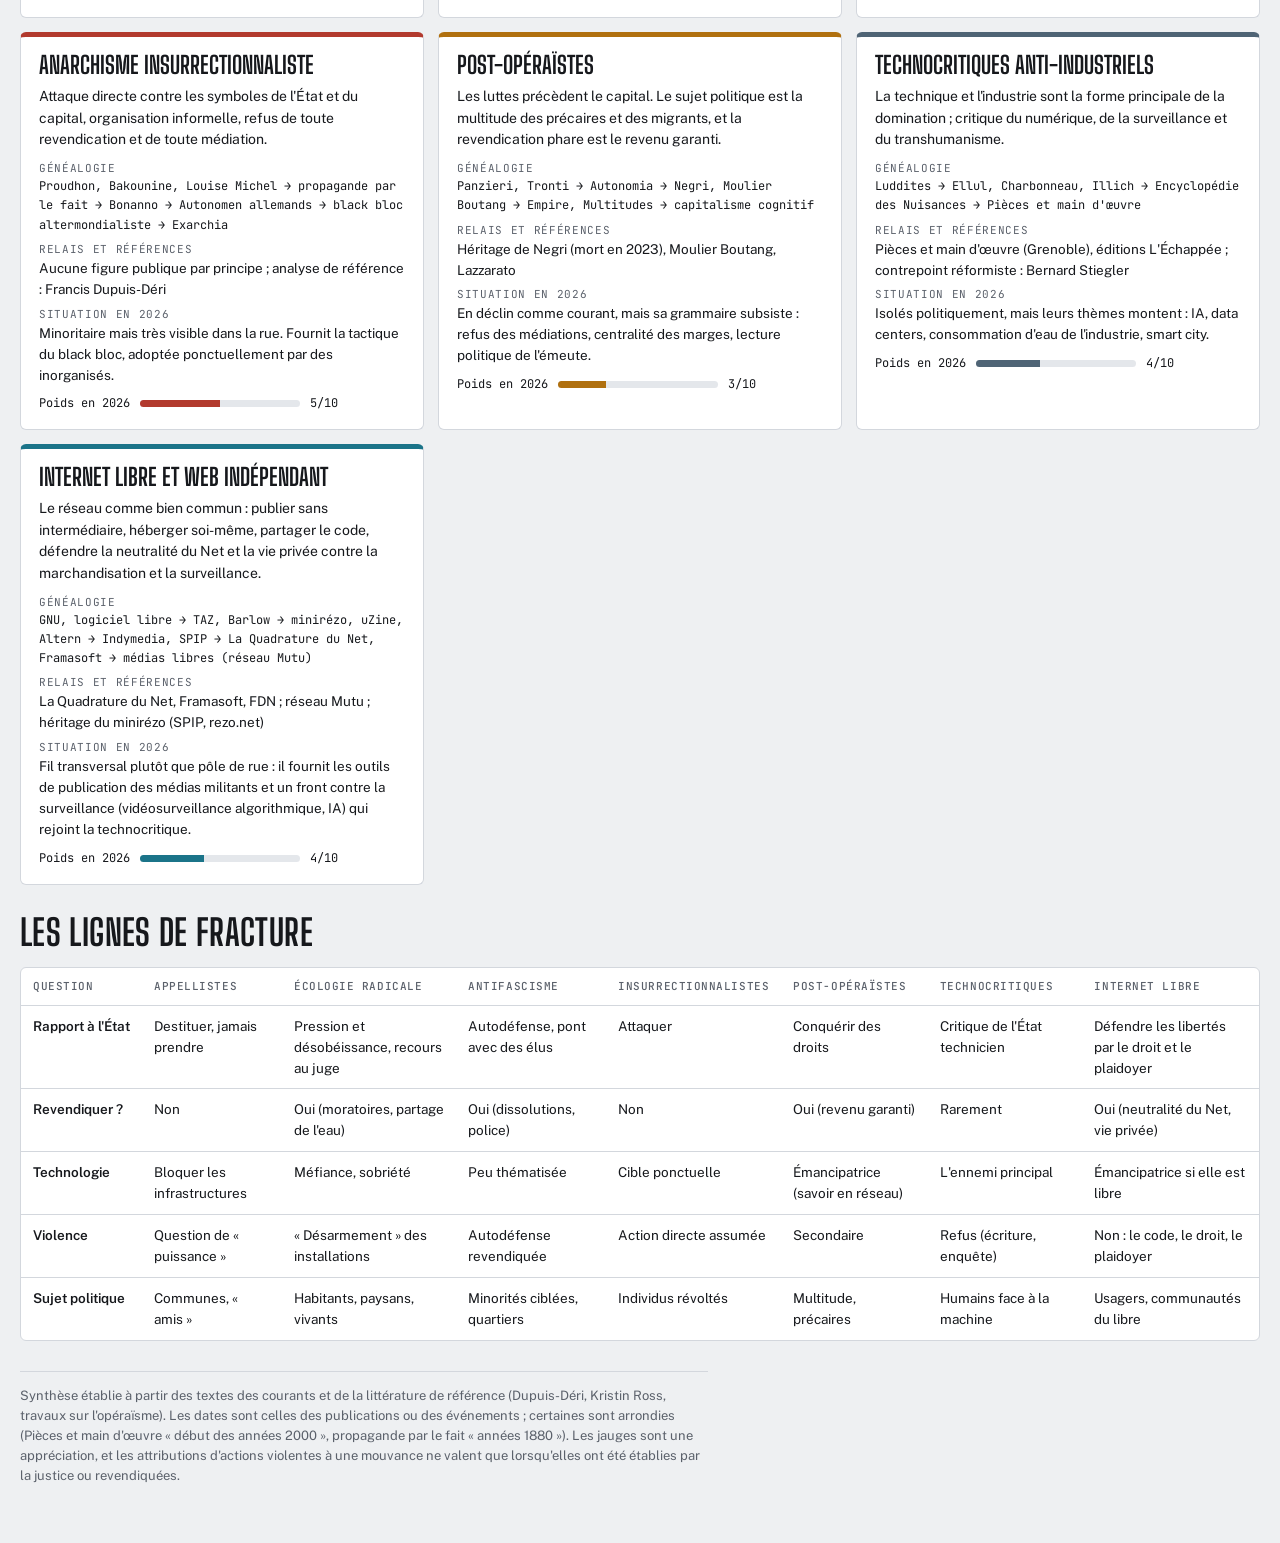
==== commit 1d927486: "Ajout du pôle Internet libre et de la page Web indépendant Frise : 8e colonne (16 repères, 15 filiat" ====
--- a/genealogie.html
+++ b/genealogie.html
@@ -8,17 +8,17 @@
 /* Layout : frise matricielle — lignes = périodes, colonnes = pôles ; filiations tracées en surimpression ; fiche détail ; cartes des six pôles ; tableau des lignes de fracture */
 :root{
   --bg:#eef0f2; --paper:#ffffff; --ink:#16181c; --muted:#5b616b; --line:#d3d7dd; --soft:#e4e7eb;
-  --p-mom:#3d4450; --p-ins:#b23a2e; --p-ope:#b0700f; --p-app:#6a4c9c; --p-eco:#2f7d4f; --p-tec:#4f6475; --p-afa:#b03a6a;
+  --p-mom:#3d4450; --p-ins:#b23a2e; --p-ope:#b0700f; --p-app:#6a4c9c; --p-eco:#2f7d4f; --p-tec:#4f6475; --p-afa:#b03a6a; --p-web:#1b7489;
   --display:"Big Shoulders Display","Arial Narrow",Impact,sans-serif;
   --body:"Public Sans","Segoe UI",system-ui,sans-serif;
   --mono:"JetBrains Mono",ui-monospace,Menlo,Consolas,monospace;
 }
 @media (prefers-color-scheme: dark){:root:not([data-theme="light"]){
   --bg:#111316; --paper:#191c21; --ink:#e8eaee; --muted:#9aa1ab; --line:#2d323a; --soft:#22262c;
-  --p-mom:#aab3c0; --p-ins:#e36b5e; --p-ope:#e0a246; --p-app:#a98ae0; --p-eco:#5fbf86; --p-tec:#93aabd; --p-afa:#e47aa5; color-scheme:dark}}
+  --p-mom:#aab3c0; --p-ins:#e36b5e; --p-ope:#e0a246; --p-app:#a98ae0; --p-eco:#5fbf86; --p-tec:#93aabd; --p-afa:#e47aa5; --p-web:#5cc2d6; color-scheme:dark}}
 :root[data-theme="dark"]{
   --bg:#111316; --paper:#191c21; --ink:#e8eaee; --muted:#9aa1ab; --line:#2d323a; --soft:#22262c;
-  --p-mom:#aab3c0; --p-ins:#e36b5e; --p-ope:#e0a246; --p-app:#a98ae0; --p-eco:#5fbf86; --p-tec:#93aabd; --p-afa:#e47aa5; color-scheme:dark}
+  --p-mom:#aab3c0; --p-ins:#e36b5e; --p-ope:#e0a246; --p-app:#a98ae0; --p-eco:#5fbf86; --p-tec:#93aabd; --p-afa:#e47aa5; --p-web:#5cc2d6; color-scheme:dark}
 body{background:var(--bg);color:var(--ink);font-family:var(--body);font-size:15px;line-height:1.55}
 .wrap{max-width:1240px;margin:0 auto;padding-left:max(16px,env(safe-area-inset-left,0px));padding-right:max(16px,env(safe-area-inset-right,0px));padding-block:28px 56px;display:grid;gap:30px}
 .eyebrow{font-family:var(--mono);font-size:12px;letter-spacing:.08em;text-transform:uppercase;color:var(--muted)}
@@ -34,8 +34,8 @@
 
 /* frise */
 .scroller{overflow-x:auto;background:var(--paper);border:1px solid var(--line);border-radius:6px}
-.frise{position:relative;min-width:1180px}
-.grid{display:grid;grid-template-columns:118px repeat(7,minmax(0,1fr));position:relative;z-index:1}
+.frise{position:relative;min-width:1340px}
+.grid{display:grid;grid-template-columns:118px repeat(8,minmax(0,1fr));position:relative;z-index:1}
 .hcell{font-family:var(--display);font-weight:700;font-size:16px;text-transform:uppercase;letter-spacing:.02em;padding:12px 8px 10px;border-bottom:2px solid var(--ink);position:sticky;top:0;background:var(--paper);line-height:1.05}
 .hcell small{display:block;font-family:var(--mono);font-weight:400;font-size:10.5px;text-transform:none;letter-spacing:0;color:var(--muted);margin-top:3px}
 .per{font-family:var(--mono);font-size:12px;color:var(--muted);padding:12px 8px;border-top:1px solid var(--line);font-variant-numeric:tabular-nums}
@@ -91,10 +91,11 @@
 </style>
 
 <div class="wrap">
+  <nav class="eyebrow" aria-label="Navigation du site" style="display:flex;flex-wrap:wrap;gap:6px 20px"><a href="index.html" style="color:inherit">← Accueil</a><a href="web-independant.html" style="color:inherit">Web indépendant</a><a href="ouvrages.html" style="color:inherit">Ouvrages</a></nav>
   <header>
     <div class="eyebrow">Gauche radicale non parlementaire · France et Europe · état en octobre 2026</div>
     <h1>Généalogie de l'autonomie</h1>
-    <p class="lede">Six pôles de pensée irriguent aujourd'hui les mouvances autonomes, le black bloc, les ZAD et l'écologie radicale. Chacun a sa propre lignée intellectuelle, et ils se croisent dans la rue. La frise montre les moments clés et les héritages ; cliquez sur une étiquette pour voir d'où elle vient et ce qu'elle a transmis.</p>
+    <p class="lede">Six pôles de pensée irriguent aujourd'hui les mouvances autonomes, le black bloc, les ZAD et l'écologie radicale. Chacun a sa propre lignée intellectuelle, et ils se croisent dans la rue. Un septième fil, transversal, l'Internet libre, leur a fourni une partie de leurs outils et de leurs combats. La frise montre les moments clés et les héritages ; cliquez sur une étiquette pour voir d'où elle vient et ce qu'elle a transmis.</p>
     <div class="legend" id="legend"></div>
   </header>
 
@@ -106,7 +107,7 @@
   </section>
 
   <section aria-labelledby="t-poles">
-    <h2 id="t-poles">Les six pôles en 2026</h2>
+    <h2 id="t-poles">Les pôles en 2026</h2>
     <p class="hint">La jauge « poids en 2026 » est une appréciation qualitative de l'influence actuelle sur les mobilisations, pas une mesure.</p>
     <div class="poles" id="poles"></div>
   </section>
@@ -114,13 +115,13 @@
   <section aria-labelledby="t-frac">
     <h2 id="t-frac">Les lignes de fracture</h2>
     <div class="tbl"><table>
-      <thead><tr><th>Question</th><th>Appellistes</th><th>Écologie radicale</th><th>Antifascisme</th><th>Insurrectionnalistes</th><th>Post-opéraïstes</th><th>Technocritiques</th></tr></thead>
+      <thead><tr><th>Question</th><th>Appellistes</th><th>Écologie radicale</th><th>Antifascisme</th><th>Insurrectionnalistes</th><th>Post-opéraïstes</th><th>Technocritiques</th><th>Internet libre</th></tr></thead>
       <tbody>
-        <tr><th>Rapport à l'État</th><td>Destituer, jamais prendre</td><td>Pression et désobéissance, recours au juge</td><td>Autodéfense, pont avec des élus</td><td>Attaquer</td><td>Conquérir des droits</td><td>Critique de l'État technicien</td></tr>
-        <tr><th>Revendiquer ?</th><td>Non</td><td>Oui (moratoires, partage de l'eau)</td><td>Oui (dissolutions, police)</td><td>Non</td><td>Oui (revenu garanti)</td><td>Rarement</td></tr>
-        <tr><th>Technologie</th><td>Bloquer les infrastructures</td><td>Méfiance, sobriété</td><td>Peu thématisée</td><td>Cible ponctuelle</td><td>Émancipatrice (savoir en réseau)</td><td>L'ennemi principal</td></tr>
-        <tr><th>Violence</th><td>Question de « puissance »</td><td>« Désarmement » des installations</td><td>Autodéfense revendiquée</td><td>Action directe assumée</td><td>Secondaire</td><td>Refus (écriture, enquête)</td></tr>
-        <tr><th>Sujet politique</th><td>Communes, « amis »</td><td>Habitants, paysans, vivants</td><td>Minorités ciblées, quartiers</td><td>Individus révoltés</td><td>Multitude, précaires</td><td>Humains face à la machine</td></tr>
+        <tr><th>Rapport à l'État</th><td>Destituer, jamais prendre</td><td>Pression et désobéissance, recours au juge</td><td>Autodéfense, pont avec des élus</td><td>Attaquer</td><td>Conquérir des droits</td><td>Critique de l'État technicien</td><td>Défendre les libertés par le droit et le plaidoyer</td></tr>
+        <tr><th>Revendiquer ?</th><td>Non</td><td>Oui (moratoires, partage de l'eau)</td><td>Oui (dissolutions, police)</td><td>Non</td><td>Oui (revenu garanti)</td><td>Rarement</td><td>Oui (neutralité du Net, vie privée)</td></tr>
+        <tr><th>Technologie</th><td>Bloquer les infrastructures</td><td>Méfiance, sobriété</td><td>Peu thématisée</td><td>Cible ponctuelle</td><td>Émancipatrice (savoir en réseau)</td><td>L'ennemi principal</td><td>Émancipatrice si elle est libre</td></tr>
+        <tr><th>Violence</th><td>Question de « puissance »</td><td>« Désarmement » des installations</td><td>Autodéfense revendiquée</td><td>Action directe assumée</td><td>Secondaire</td><td>Refus (écriture, enquête)</td><td>Non : le code, le droit, le plaidoyer</td></tr>
+        <tr><th>Sujet politique</th><td>Communes, « amis »</td><td>Habitants, paysans, vivants</td><td>Minorités ciblées, quartiers</td><td>Individus révoltés</td><td>Multitude, précaires</td><td>Humains face à la machine</td><td>Usagers, communautés du libre</td></tr>
       </tbody>
     </table></div>
   </section>
@@ -136,7 +137,8 @@
  {k:'afa',n:'Antifascisme',s:'autodéfense, antiracisme'},
  {k:'ins',n:'Insurrectionnalistes',s:'action directe, black bloc'},
  {k:'ope',n:'Post-opéraïstes',s:'autonomie, multitude'},
- {k:'tec',n:'Technocritiques',s:'anti-industriels'}
+ {k:'tec',n:'Technocritiques',s:'anti-industriels'},
+ {k:'web',n:'Internet libre',s:'communs numériques, web indépendant'}
 ];
 const PER=[[0,1959,'Racines','1811–1959'],[1960,1969,'1960','années 60'],[1970,1979,'1970','années 70'],[1980,1989,'1980','années 80'],[1990,1999,'1990','années 90'],[2000,2009,'2000','années 2000'],[2010,2019,'2010','années 2010'],[2020,2026,'2020','2020–2026']];
 const E=[
@@ -216,7 +218,24 @@
  ['t1999','tec',1999,"Destructions d'OGM","Avec la Confédération paysanne, René Riesel participe à la destruction de cultures transgéniques."],
  ['t2001','tec',2001,'Pièces et main d\'œuvre',"Collectif d'enquête grenoblois apparu au début des années 2000 : nanotechnologies, contrôle numérique, « société de contrainte »."],
  ['t2006','tec',2006,'Contre Minatec',"Mobilisation contre l'inauguration du pôle grenoblois de micro et nanotechnologies."],
- ['t2017','tec',2017,'Manifeste des chimpanzés du futur',"Critique du transhumanisme. Les positions de PMO sur la reproduction et le genre les isolent d'une partie de l'extrême gauche."]
+ ['t2017','tec',2017,'Manifeste des chimpanzés du futur',"Critique du transhumanisme. Les positions de PMO sur la reproduction et le genre les isolent d'une partie de l'extrême gauche."],
+ // internet libre et web indépendant
+ ['w1983','web',1983,'Stallman annonce GNU',"Le 27 septembre 1983, Richard Stallman annonce un système d'exploitation entièrement libre. Suivent la Free Software Foundation (1985) et la licence GPL (1989) : le logiciel devient un bien commun que chacun peut étudier, modifier et partager."],
+ ['w1991t','web',1991,'Hakim Bey, TAZ',"La « zone autonome temporaire » : des espaces de liberté éphémères, qui se dissolvent avant d'être captés par l'État. Le texte nourrit à la fois la cyberculture libertaire et l'imaginaire des squats et des occupations."],
+ ['w1991l','web',1991,'Linux',"Linus Torvalds annonce son noyau le 25 août 1991 et le place sous GPL début 1992. Avec GNU, il prouve qu'une coopération ouverte à l'échelle mondiale peut produire un système complet."],
+ ['w1992','web',1992,'FDN et Altern',"French Data Network, association fournisseur d'accès, et Altern.org, hébergeur gratuit de Valentin Lacambre, naissent la même année. L'idée : un Internet tenu par ses usagers, pas par des opérateurs commerciaux."],
+ ['w1996','web',1996,"Barlow, Déclaration d'indépendance du cyberespace","Publiée le 8 février 1996 depuis Davos : « Gouvernements du monde industriel… vous n'êtes pas les bienvenus parmi nous. » Manifeste du cyberlibertarianisme, cofondateur de l'EFF (1990)."],
+ ['w1997','web',1997,'Manifeste du Web indépendant',"Texte fondateur du minirézo, collectif de webmestres français, daté du 2 février 1997 : défendre les sites personnels et associatifs, ouverts et gratuits, contre la publicité et la concentration des médias. Son webzine, uZine, en devient la tribune."],
+ ['w1998','web',1998,'Affaire Altern',"Des photos d'Estelle Hallyday publiées par un utilisateur valent à l'hébergeur une condamnation en référé (juin 1998), confirmée en appel (février 1999). Rendre l'hébergeur responsable de tout ce qu'il héberge menace tout le Web indépendant."],
+ ['w1999','web',1999,'Indymedia',"Né le 24 novembre 1999 pour couvrir le contre-sommet de Seattle. Principe de la « publication ouverte » : chacun publie sans contrôle éditorial préalable. Le modèle essaime dans le monde, dont plusieurs villes françaises."],
+ ['w2000','web',2000,'Loi sur les hébergeurs ; fin d\'Altern',"Loi du 1er août 2000 sur la responsabilité des hébergeurs, partiellement censurée par le Conseil constitutionnel. Altern ferme en juillet 2000 avec plus de 20 000 sites : Lacambre refuse de jouer le juge et le censeur."],
+ ['w2001','web',2001,'SPIP 1.0',"Système de publication né d'un projet de Pierre Lazuly (1998) et développé pour uZine 2 par ARNO*, Antoine Pitrou et Fil. Version 1.0 le 1er juillet 2001, sous GPL. Le Monde diplomatique l'adopte ; il équipera des milliers de sites associatifs et militants."],
+ ['w2004','web',2004,'LCEN',"La loi pour la confiance dans l'économie numérique (21 juin 2004) fixe le régime des hébergeurs : responsables seulement s'ils ne retirent pas un contenu manifestement illicite qui leur est signalé."],
+ ['w2007','web',2007,'Bayart, « Minitel 2.0 »',"Conférence de Benjamin Bayart, président de FDN, aux Rencontres mondiales du logiciel libre : l'Internet se recentralise autour de grands services et redevient un Minitel. Transcription sous licence libre."],
+ ['w2008','web',2008,'La Quadrature du Net',"Collectif fondé en mars 2008 contre la loi Hadopi (Zimmermann, Aigrain, Espern, Sédrati-Dinet, Sonntag), devenu association en 2013. Défense de la neutralité du Net, de la vie privée, puis lutte contre la surveillance policière."],
+ ['w2013','web',2013,'Réseau Mutu',"Réseau de médias libres locaux (Rebellyon, Paris-luttes.info…), héritiers de la publication ouverte d'Indymedia avec une modération transparente. Infrastructure de publication de la mouvance autonome."],
+ ['w2014','web',2014,'« Dégooglisons Internet »',"Campagne de Framasoft (réseau créé en 2001) lancée en octobre 2014 : proposer des alternatives libres aux services des géants du Web."],
+ ['w2023','web',2023,'Vidéosurveillance algorithmique',"La loi sur les Jeux olympiques autorise l'expérimentation de la vidéosurveillance algorithmique. La Quadrature du Net en fait un front majeur : la défense des libertés numériques rejoint la critique de la surveillance portée par les technocritiques."]
 ];
 const L=[
  ['p1840','b1872'],['p1840','m1871'],['b1872','i1880'],['b1872','k1902'],['m1871','l1883'],['l1883','i1981'],['k1902','e1982'],['y1893','e1971'],
@@ -226,7 +245,9 @@
  ['i1880','i1977'],['i1977','i1981'],['i1981','m1999'],['m1999','m2001'],['m2001','i2008'],['i1981','i2018'],['m2016','i2018'],
  ['e1971','e2009'],['e1982','e2009'],['e2009','e2018'],['e2018','e2021'],['e2017','e2021'],['e2021','e2023'],['t1973','e2021'],['e1977','e1980'],
  ['t1811','t1954'],['t1954','t1984'],['t1984','t1999'],['t1984','t2001'],['t2001','t2006'],['t2001','t2017'],
- ['f1984','f2018'],['f2013','f2018'],['f2017','f2018'],['f2018','f2024'],['f2018','f2025'],['f2005','f2016'],['m2005','f2005']
+ ['f1984','f2018'],['f2013','f2018'],['f2017','f2018'],['f2018','f2024'],['f2018','f2025'],['f2005','f2016'],['m2005','f2005'],
+ ['w1983','w1991l'],['w1983','w2001'],['w1983','w2014'],['w1983','o2007'],['w1991t','w1996'],['w1992','w1998'],['w1992','w2007'],['w1997','w2001'],['w1998','w2000'],
+ ['m1999','w1999'],['w1999','w2013'],['w2001','w2013'],['w2000','w2004'],['w2007','w2008'],['w2008','w2023']
 ];
 const POLE_CARDS=[
  {k:'app',n:'Appellistes ou destituants',w:8,
@@ -258,7 +279,12 @@
   core:"La technique et l'industrie sont la forme principale de la domination ; critique du numérique, de la surveillance et du transhumanisme.",
   chain:"Luddites → Ellul, Charbonneau, Illich → Encyclopédie des Nuisances → Pièces et main d'œuvre",
   who:"Pièces et main d'œuvre (Grenoble), éditions L'Échappée ; contrepoint réformiste : Bernard Stiegler",
-  now:"Isolés politiquement, mais leurs thèmes montent : IA, data centers, consommation d'eau de l'industrie, smart city."}
+  now:"Isolés politiquement, mais leurs thèmes montent : IA, data centers, consommation d'eau de l'industrie, smart city."},
+ {k:'web',n:'Internet libre et web indépendant',w:4,
+  core:"Le réseau comme bien commun : publier sans intermédiaire, héberger soi-même, partager le code, défendre la neutralité du Net et la vie privée contre la marchandisation et la surveillance.",
+  chain:"GNU, logiciel libre → TAZ, Barlow → minirézo, uZine, Altern → Indymedia, SPIP → La Quadrature du Net, Framasoft → médias libres (réseau Mutu)",
+  who:"La Quadrature du Net, Framasoft, FDN ; réseau Mutu ; héritage du minirézo (SPIP, rezo.net)",
+  now:"Fil transversal plutôt que pôle de rue : il fournit les outils de publication des médias militants et un front contre la surveillance (vidéosurveillance algorithmique, IA) qui rejoint la technocritique."}
 ];
 const by=Object.fromEntries(E.map(e=>[e[0],{id:e[0],p:e[1],y:e[2],t:e[3],d:e[4]}]));
 const pname=k=>POLES.find(p=>p.k===k).n;
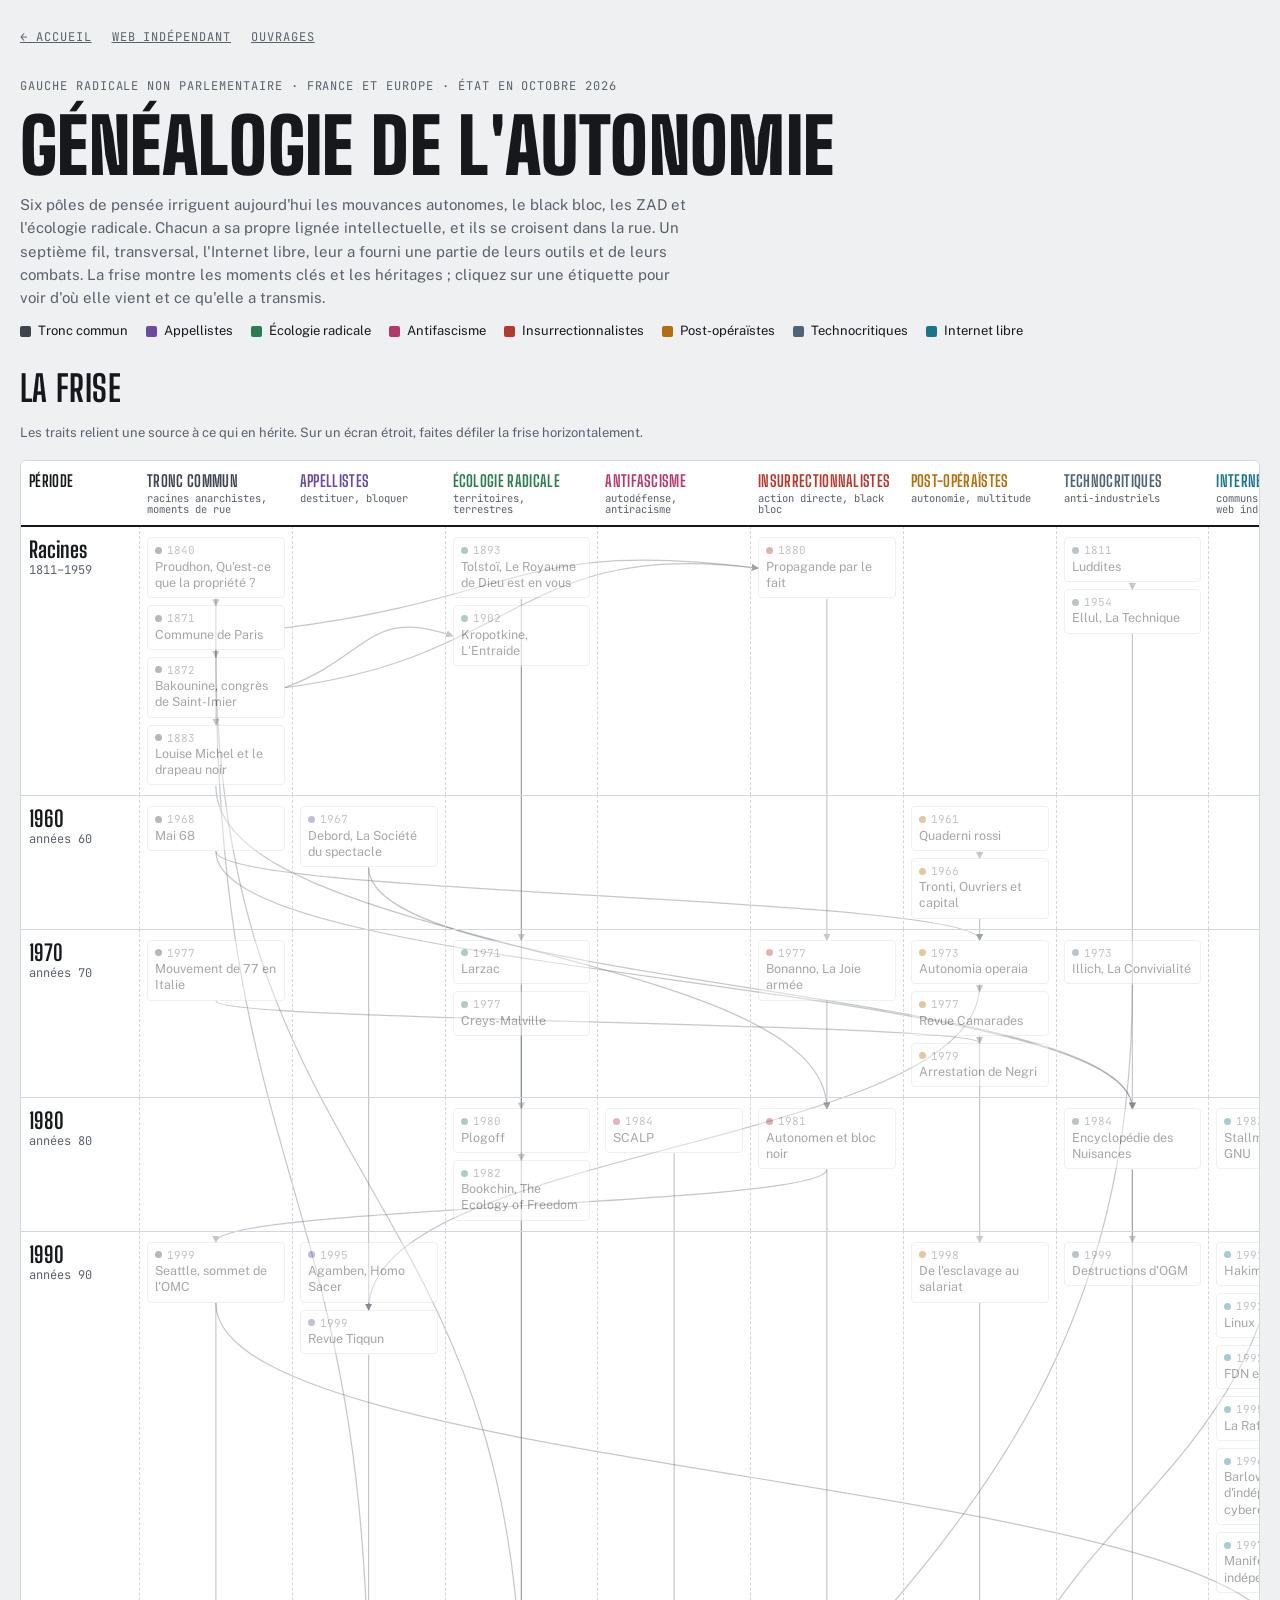
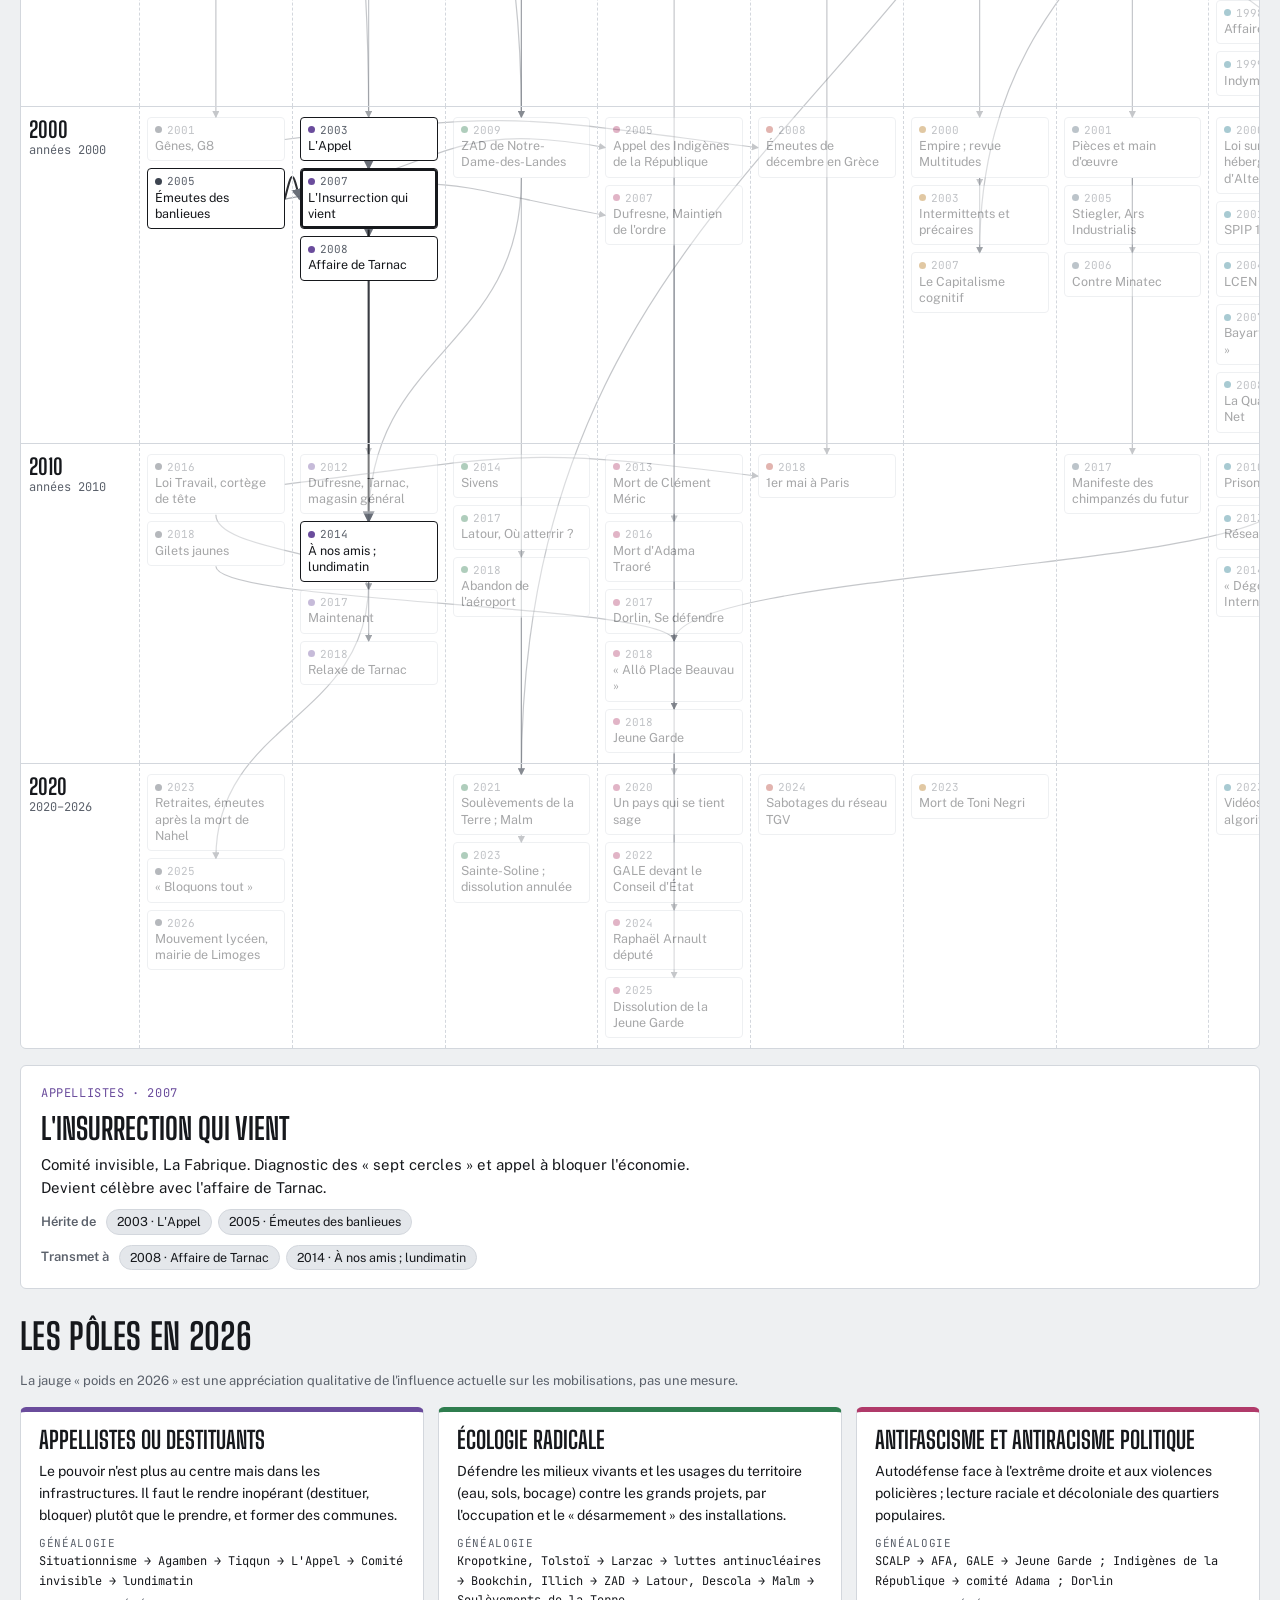
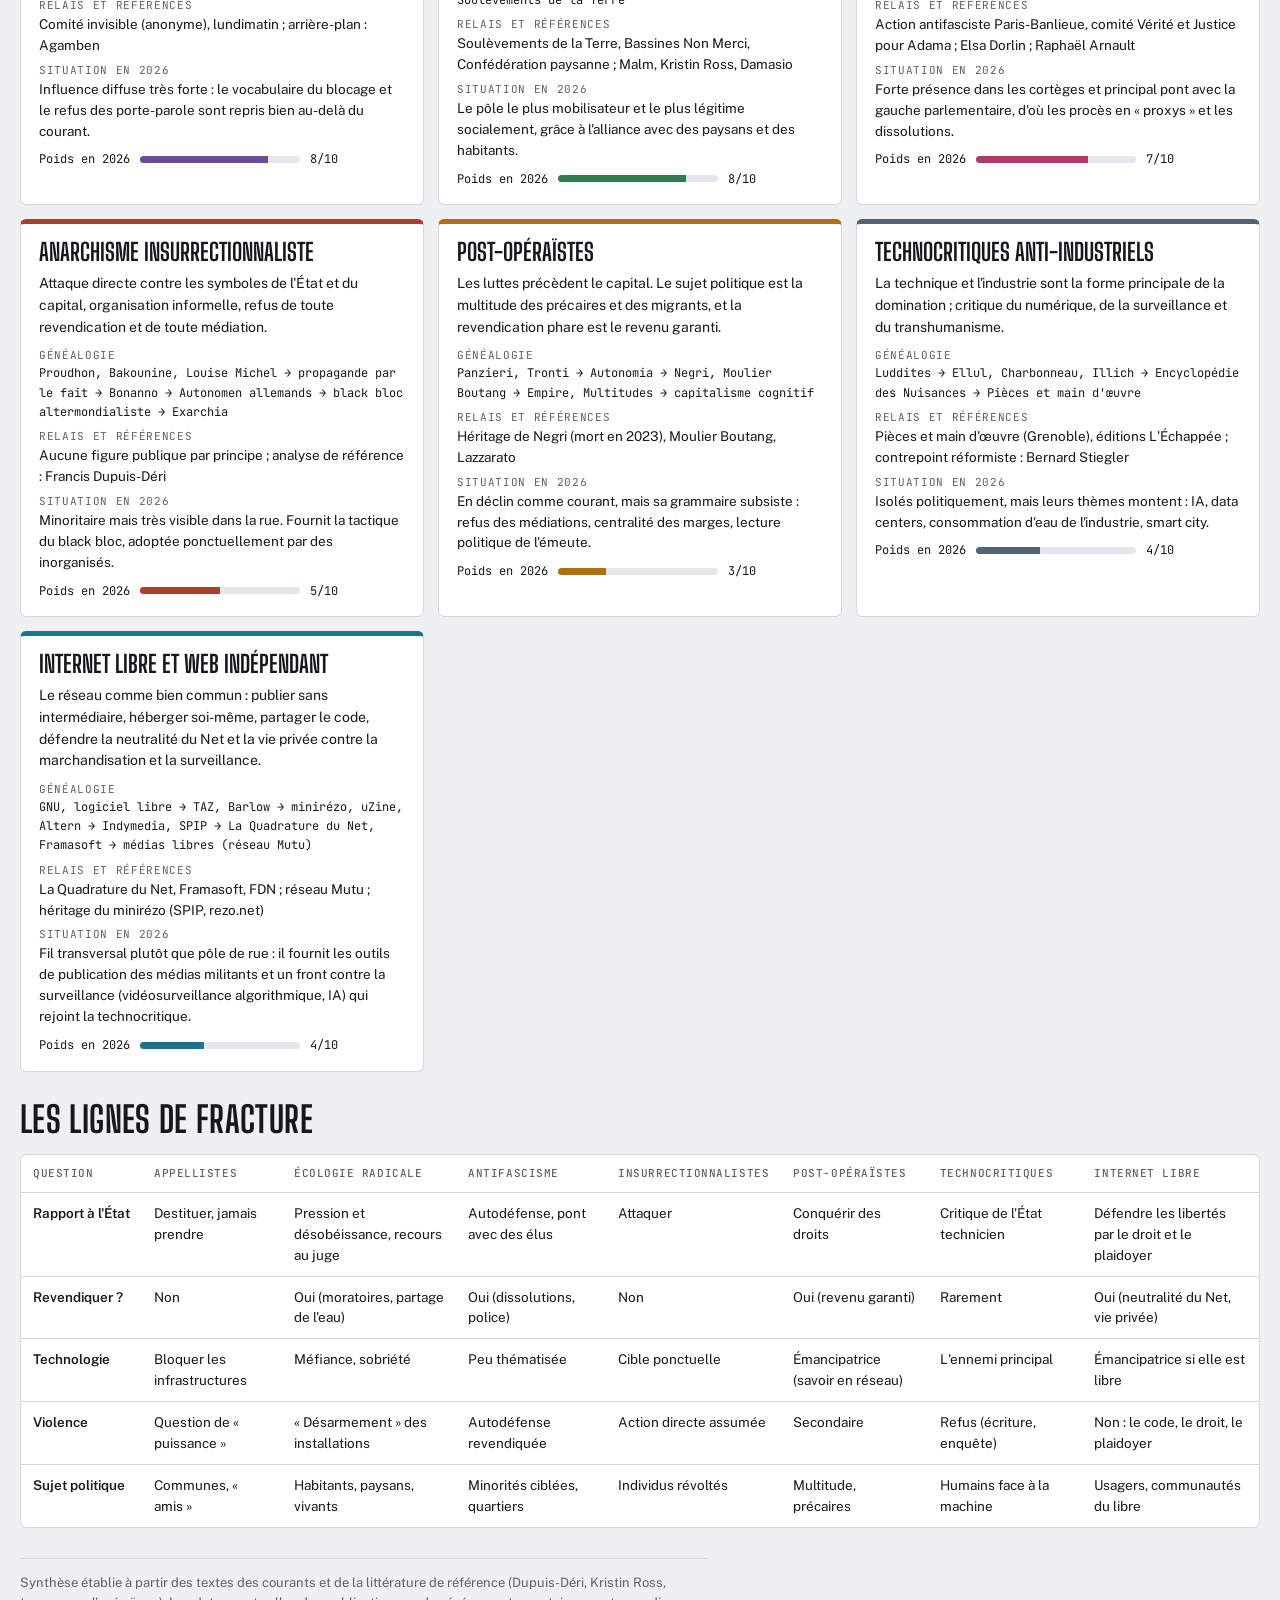
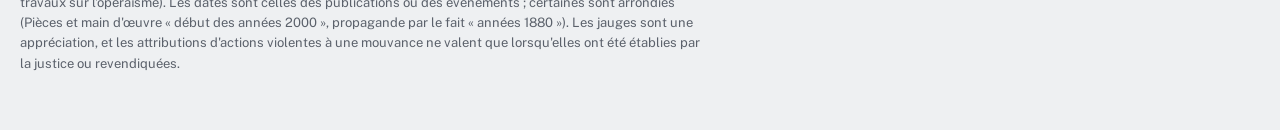
==== commit e512775f: "Ajout de David Dufresne : frise, page Web indépendant, fiche Tarnac, magasin général Repères vérifié" ====
--- a/genealogie.html
+++ b/genealogie.html
@@ -170,6 +170,7 @@
  ['a2008','app',2008,'Affaire de Tarnac',"Sabotages de caténaires SNCF ; l'État désigne un groupe de Corrèze et parle d'« ultragauche ». Qualification terroriste abandonnée en cours de procédure."],
  ['a2014','app',2014,'À nos amis ; lundimatin',"Le pouvoir « réside dans les infrastructures ». Création du site lundimatin, principal média de la mouvance."],
  ['a2017','app',2017,'Maintenant',"Troisième livre du Comité invisible, après 2016 : destituer plutôt que constituer, vivre le communisme dès à présent."],
+ ['a2012','app',2012,'Dufresne, Tarnac, magasin général',"Enquête du journaliste David Dufresne (Calmann-Lévy, mars 2012) sur l'affaire de Tarnac : procès-verbaux, témoins, policiers. Elle montre comment l'État a construit la figure de l'« ultragauche ». Prix des Assises du journalisme."],
  ['a2018','app',2018,'Relaxe de Tarnac',"Le procès se conclut par une relaxe quasi générale. L'affaire reste citée comme fiasco judiciaire."],
  // écologie radicale
  ['e1971','eco',1971,'Larzac',"Dix ans de lutte paysanne et militante contre l'extension d'un camp militaire, victorieuse en 1981. Ancêtre direct des ZAD."],
@@ -187,6 +188,9 @@
  ['f2005','afa',2005,'Appel des Indigènes de la République',"Naissance de l'antiracisme politique et décolonial en France ; il influencera la lecture des violences policières et des banlieues."],
  ['f2013','afa',2013,'Mort de Clément Méric',"Militant antifasciste tué lors d'une rixe avec des skinheads à Paris. Événement fondateur pour une génération antifa."],
  ['f2016','afa',2016,"Mort d'Adama Traoré","Décès après une interpellation ; le comité Vérité et Justice devient le pont entre quartiers populaires et gauche radicale."],
+ ['f2007','afa',2007,"Dufresne, Maintien de l'ordre","Enquête de David Dufresne (Hachette, octobre 2007) sur la doctrine française du maintien de l'ordre, nourrie d'entretiens avec les patrons de la police, des émeutes de 2005 au mouvement contre le CPE."],
+ ['f2018d','afa',2018,'« Allô Place Beauvau »',"Pendant les Gilets jaunes, David Dufresne recense sur Twitter les blessures causées par les forces de l'ordre, vidéos vérifiées à l'appui : 993 signalements en deux ans. Les violences policières entrent dans le débat public."],
+ ['f2020','afa',2020,'Un pays qui se tient sage',"Film de David Dufresne construit à 95 % à partir des images réunies par « Allô Place Beauvau ». Policiers, sociologues et blessés débattent de la légitimité de la violence d'État."],
  ['f2017','afa',2017,'Dorlin, Se défendre',"Philosophie de la violence et de l'autodéfense des dominés : référence théorique de l'antifascisme et du féminisme radicaux."],
  ['f2018','afa',2018,'Jeune Garde',"Groupe antifasciste fondé à Lyon, puis implanté dans plusieurs villes."],
  ['f2022','afa',2022,'GALE devant le Conseil d\'État',"Le Groupe antifasciste Lyon et environs fait l'objet d'une procédure de dissolution contestée devant la justice administrative."],
@@ -221,6 +225,8 @@
  ['t2017','tec',2017,'Manifeste des chimpanzés du futur',"Critique du transhumanisme. Les positions de PMO sur la reproduction et le genre les isolent d'une partie de l'extrême gauche."],
  // internet libre et web indépendant
  ['w1983','web',1983,'Stallman annonce GNU',"Le 27 septembre 1983, Richard Stallman annonce un système d'exploitation entièrement libre. Suivent la Free Software Foundation (1985) et la licence GPL (1989) : le logiciel devient un bien commun que chacun peut étudier, modifier et partager."],
+ ['w1995','web',1995,'La Rafale',"Webzine fondé en 1995 par le journaliste David Dufresne, alors à Libération : l'un des tout premiers webzines indépendants français, de la même génération que Le Scarabée et le minirézo."],
+ ['w2010','web',2010,'Prison Valley',"Webdocumentaire de David Dufresne et Philippe Brault (Arte, Upian, avril 2010) sur une ville du Colorado qui compte treize prisons. Il fait du Web un lieu de récit documentaire à part entière."],
  ['w1991t','web',1991,'Hakim Bey, TAZ',"La « zone autonome temporaire » : des espaces de liberté éphémères, qui se dissolvent avant d'être captés par l'État. Le texte nourrit à la fois la cyberculture libertaire et l'imaginaire des squats et des occupations."],
  ['w1991l','web',1991,'Linux',"Linus Torvalds annonce son noyau le 25 août 1991 et le place sous GPL début 1992. Avec GNU, il prouve qu'une coopération ouverte à l'échelle mondiale peut produire un système complet."],
  ['w1992','web',1992,'FDN et Altern',"French Data Network, association fournisseur d'accès, et Altern.org, hébergeur gratuit de Valentin Lacambre, naissent la même année. L'idée : un Internet tenu par ses usagers, pas par des opérateurs commerciaux."],
@@ -247,6 +253,7 @@
  ['t1811','t1954'],['t1954','t1984'],['t1984','t1999'],['t1984','t2001'],['t2001','t2006'],['t2001','t2017'],
  ['f1984','f2018'],['f2013','f2018'],['f2017','f2018'],['f2018','f2024'],['f2018','f2025'],['f2005','f2016'],['m2005','f2005'],
  ['w1983','w1991l'],['w1983','w2001'],['w1983','w2014'],['w1983','o2007'],['w1991t','w1996'],['w1992','w1998'],['w1992','w2007'],['w1997','w2001'],['w1998','w2000'],
+ ['a2008','a2012'],['a2012','a2018'],['m2005','f2007'],['f2007','f2018d'],['m2018','f2018d'],['f2018d','f2020'],['w1995','w2010'],['w2010','f2018d'],
  ['m1999','w1999'],['w1999','w2013'],['w2001','w2013'],['w2000','w2004'],['w2007','w2008'],['w2008','w2023']
 ];
 const POLE_CARDS=[
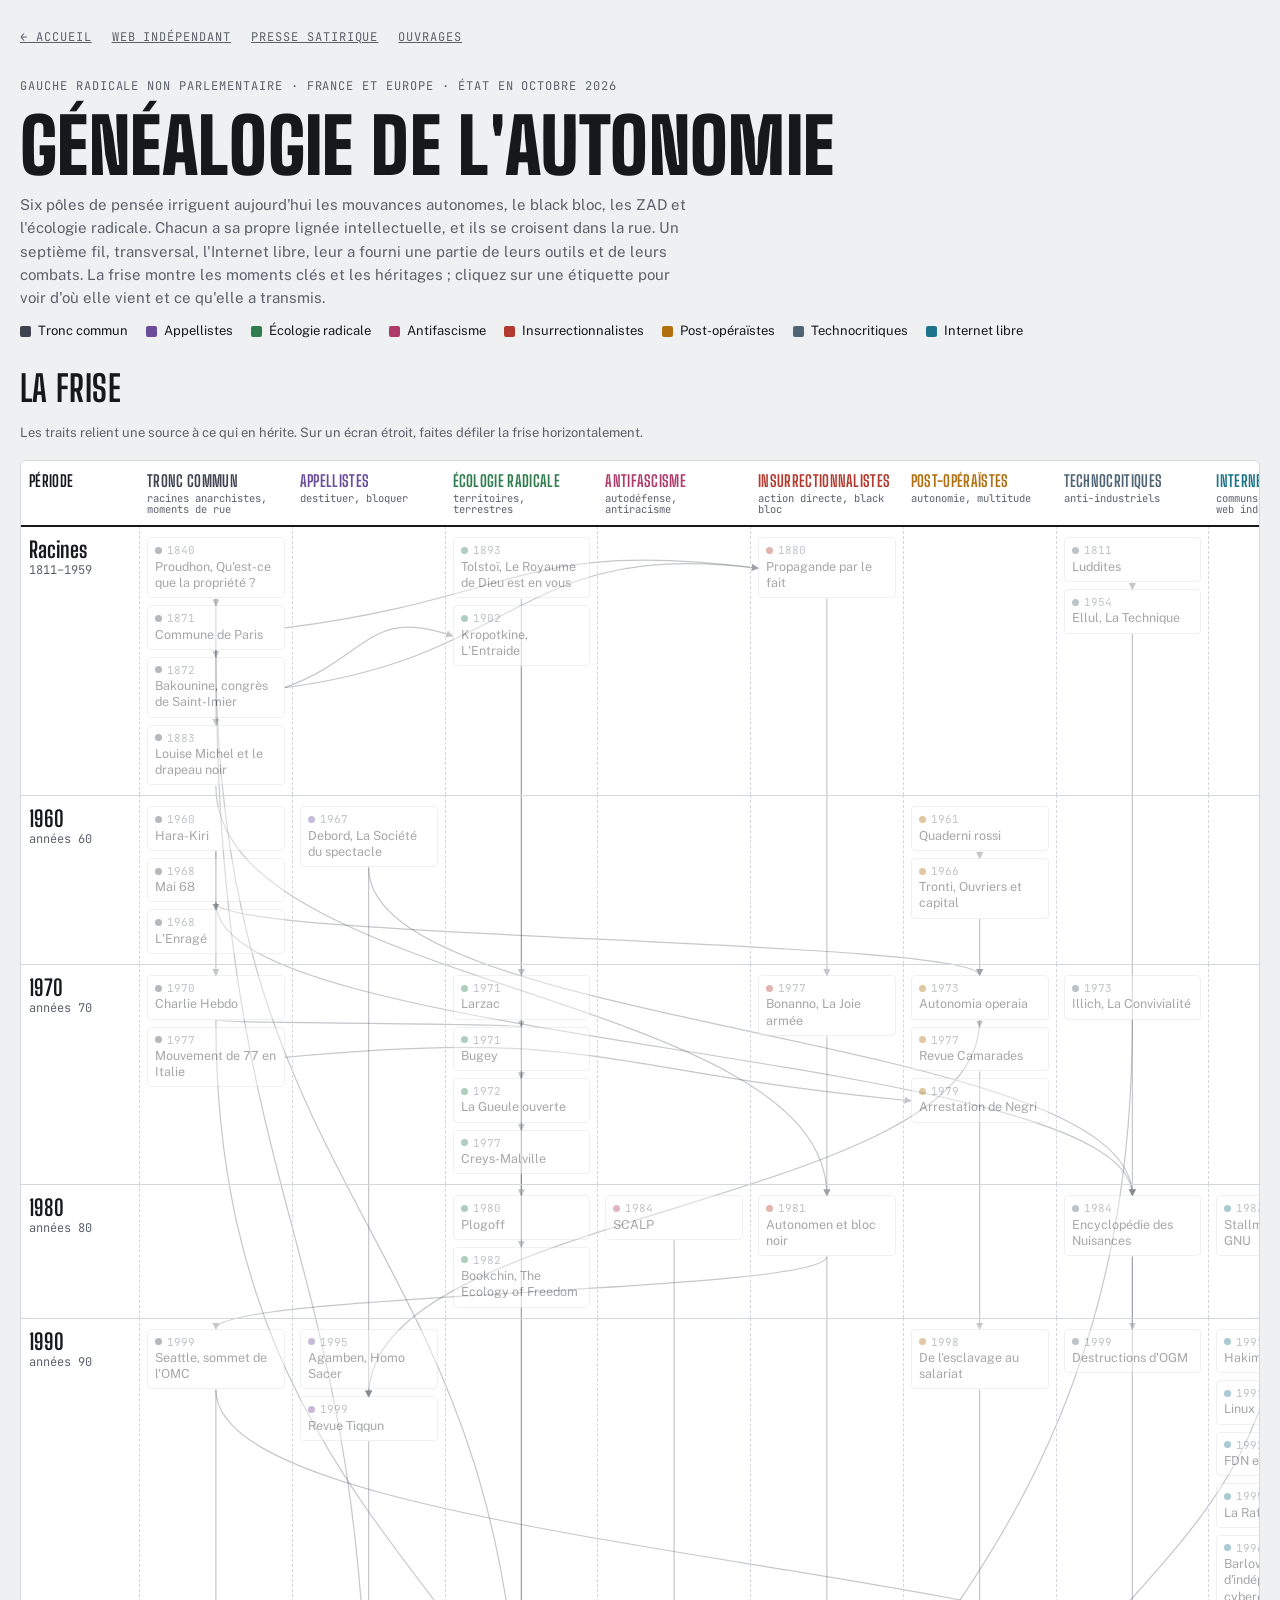
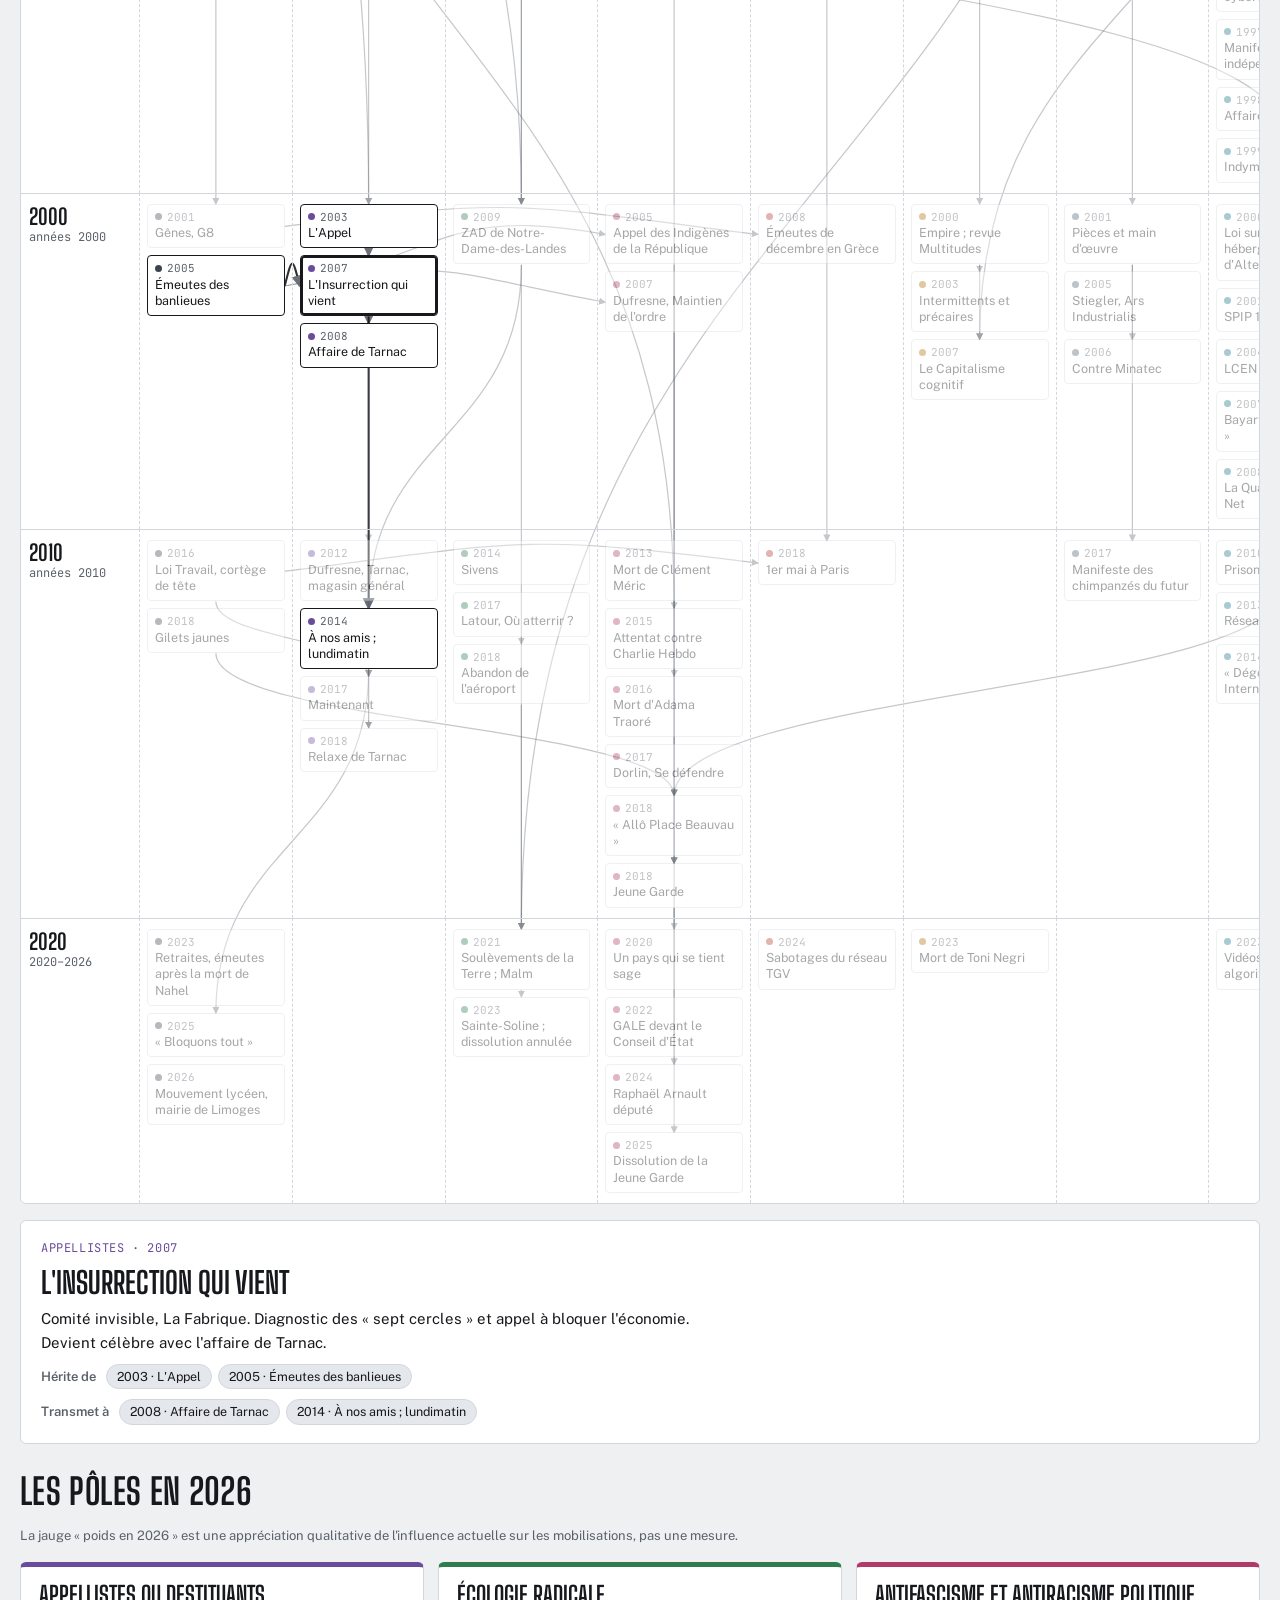
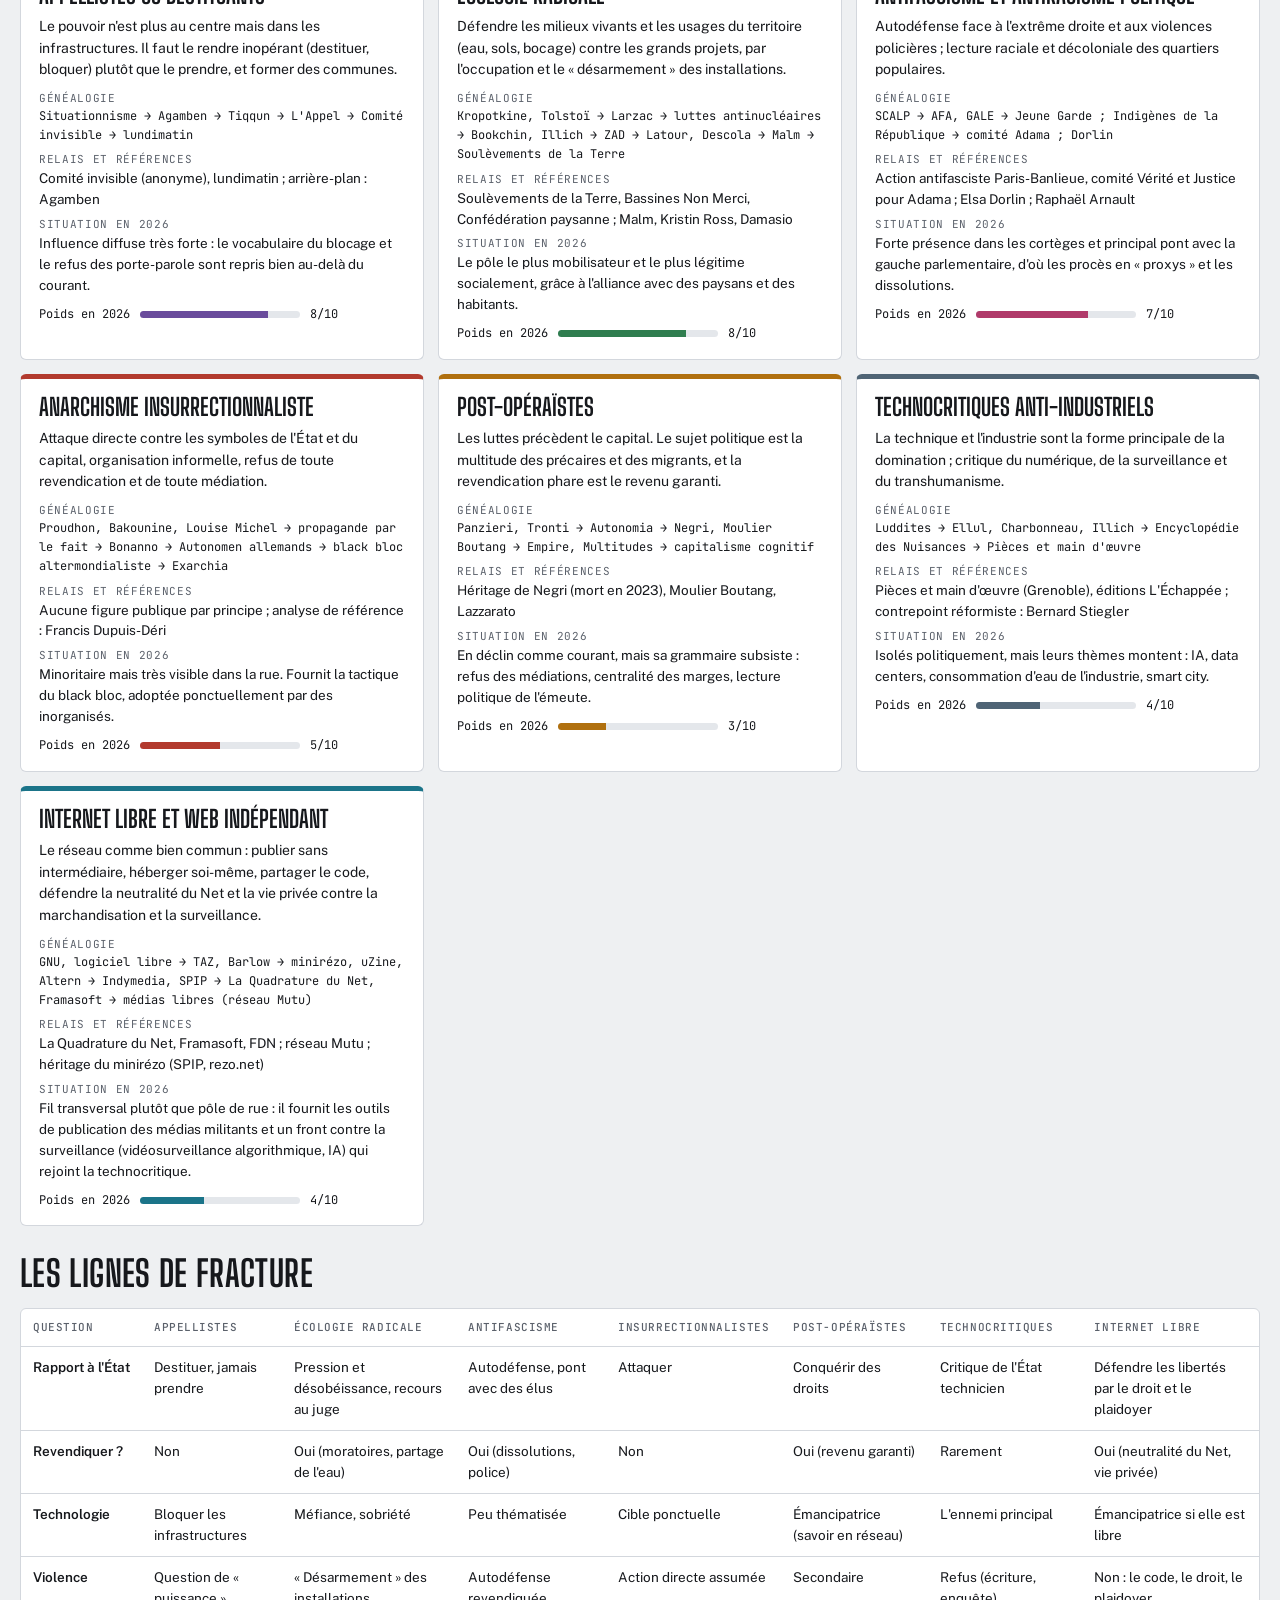
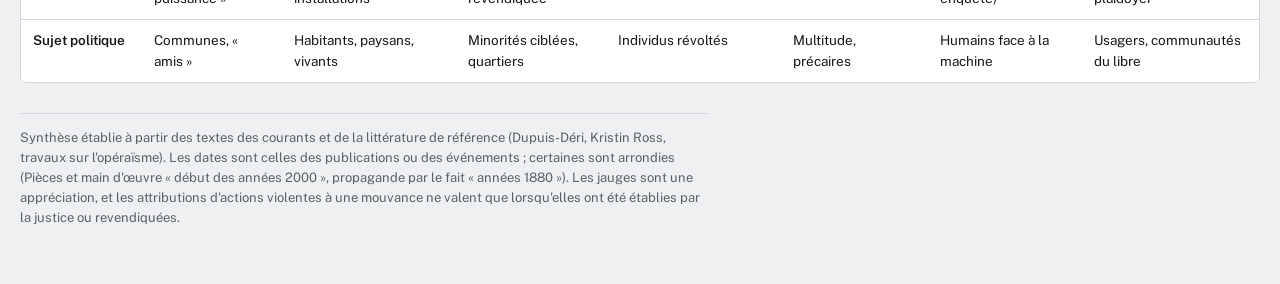
==== commit 43c2b6c0: "Ajout de la page Presse satirique et de ses repères dans la frise Hara-Kiri, Charlie Hebdo, L'Enragé" ====
--- a/genealogie.html
+++ b/genealogie.html
@@ -91,7 +91,7 @@
 </style>
 
 <div class="wrap">
-  <nav class="eyebrow" aria-label="Navigation du site" style="display:flex;flex-wrap:wrap;gap:6px 20px"><a href="index.html" style="color:inherit">← Accueil</a><a href="web-independant.html" style="color:inherit">Web indépendant</a><a href="ouvrages.html" style="color:inherit">Ouvrages</a></nav>
+  <nav class="eyebrow" aria-label="Navigation du site" style="display:flex;flex-wrap:wrap;gap:6px 20px"><a href="index.html" style="color:inherit">← Accueil</a><a href="web-independant.html" style="color:inherit">Web indépendant</a><a href="presse-satirique.html" style="color:inherit">Presse satirique</a><a href="ouvrages.html" style="color:inherit">Ouvrages</a></nav>
   <header>
     <div class="eyebrow">Gauche radicale non parlementaire · France et Europe · état en octobre 2026</div>
     <h1>Généalogie de l'autonomie</h1>
@@ -152,6 +152,9 @@
  // moments
  ['m1871','mom',1871,'Commune de Paris',"Soixante-douze jours d'autogouvernement parisien. Référence mythique de toute la tradition : la « commune » comme forme politique hors de l'État, reprise par les anarchistes, les appellistes et les zadistes."],
  ['m1968','mom',1968,'Mai 68',"Grève générale et révolte étudiante. Matrice de la critique des appareils (PCF, CGT) et de l'idée que le mouvement peut déborder ses organisations."],
+ ['s1960','mom',1960,'Hara-Kiri',"Cavanna et le professeur Choron fondent le journal « bête et méchant » en septembre 1960. Irrévérence, antimilitarisme, anticléricalisme : un esprit libertaire sans doctrine. Interdit en 1961 et 1966."],
+ ['s1968','mom',1968,"L'Enragé","Journal dessiné de Mai 68, fondé par Siné, Wolinski et l'éditeur Pauvert, avec Cabu, Reiser, Topor. Douze numéros, jusqu'en novembre 1968 : la presse satirique rejoint la rue."],
+ ['s1970','mom',1970,'Charlie Hebdo',"Interdit à l'affichage et aux mineurs (arrêté du 4 novembre, publié après la une sur la mort de De Gaulle), L'Hebdo Hara-Kiri renaît sous le nom de Charlie Hebdo le 23 novembre 1970."],
  ['m1977','mom',1977,'Mouvement de 77 en Italie',"Apogée et crise de l'Autonomia italienne : occupations, radios libres, affrontements. La répression qui suit (1979) disperse le courant, dont une partie s'exile en France."],
  ['m1999','mom',1999,'Seattle, sommet de l\'OMC',"Naissance médiatique de l'altermondialisme et du black bloc à l'échelle mondiale."],
  ['m2001','mom',2001,'Gênes, G8',"Mort de Carlo Giuliani, violences policières à l'école Diaz. Mythe fondateur ; le mouvement altermondialiste se sépare de sa frange radicale."],
@@ -174,6 +177,8 @@
  ['a2018','app',2018,'Relaxe de Tarnac',"Le procès se conclut par une relaxe quasi générale. L'affaire reste citée comme fiasco judiciaire."],
  // écologie radicale
  ['e1971','eco',1971,'Larzac',"Dix ans de lutte paysanne et militante contre l'extension d'un camp militaire, victorieuse en 1981. Ancêtre direct des ZAD."],
+ ['e1971b','eco',1971,'Bugey',"Le 10 juillet 1971, environ 15 000 personnes manifestent contre la centrale du Bugey, à l'appel notamment de Pierre Fournier, chroniqueur écologiste de Charlie Hebdo. Un des premiers grands rassemblements antinucléaires."],
+ ['e1972','eco',1972,'La Gueule ouverte',"Pierre Fournier, « pacifiste libertaire », fonde en novembre 1972 « le journal qui annonce la fin du monde », l'un des premiers journaux écologistes français. Reiser y dessine sur l'énergie solaire."],
  ['e1977','eco',1977,'Creys-Malville',"Grande manifestation contre le surgénérateur Superphénix ; mort du manifestant Vital Michalon."],
  ['e1980','eco',1980,'Plogoff',"Victoire contre un projet de centrale nucléaire en Bretagne, par une mobilisation locale massive."],
  ['e1982','eco',1982,'Bookchin, The Ecology of Freedom',"Écologie sociale et municipalisme libertaire : la domination de la nature prolonge la domination entre humains."],
@@ -187,6 +192,7 @@
  ['f1984','afa',1984,'SCALP',"Section carrément anti-Le Pen : premiers groupes antifascistes radicaux liés à la scène punk et libertaire, face à la montée du FN."],
  ['f2005','afa',2005,'Appel des Indigènes de la République',"Naissance de l'antiracisme politique et décolonial en France ; il influencera la lecture des violences policières et des banlieues."],
  ['f2013','afa',2013,'Mort de Clément Méric',"Militant antifasciste tué lors d'une rixe avec des skinheads à Paris. Événement fondateur pour une génération antifa."],
+ ['f2015','afa',2015,'Attentat contre Charlie Hebdo',"Le 7 janvier 2015, douze morts dont Cabu, Charb, Honoré, Tignous et Wolinski. L'attentat ouvre une fracture durable à gauche : défense de la satire et de la laïcité contre critique antiraciste de l'« islamophobie »."],
  ['f2016','afa',2016,"Mort d'Adama Traoré","Décès après une interpellation ; le comité Vérité et Justice devient le pont entre quartiers populaires et gauche radicale."],
  ['f2007','afa',2007,"Dufresne, Maintien de l'ordre","Enquête de David Dufresne (Hachette, octobre 2007) sur la doctrine française du maintien de l'ordre, nourrie d'entretiens avec les patrons de la police, des émeutes de 2005 au mouvement contre le CPE."],
  ['f2018d','afa',2018,'« Allô Place Beauvau »',"Pendant les Gilets jaunes, David Dufresne recense sur Twitter les blessures causées par les forces de l'ordre, vidéos vérifiées à l'appui : 993 signalements en deux ans. Les violences policières entrent dans le débat public."],
@@ -253,6 +259,7 @@
  ['t1811','t1954'],['t1954','t1984'],['t1984','t1999'],['t1984','t2001'],['t2001','t2006'],['t2001','t2017'],
  ['f1984','f2018'],['f2013','f2018'],['f2017','f2018'],['f2018','f2024'],['f2018','f2025'],['f2005','f2016'],['m2005','f2005'],
  ['w1983','w1991l'],['w1983','w2001'],['w1983','w2014'],['w1983','o2007'],['w1991t','w1996'],['w1992','w1998'],['w1992','w2007'],['w1997','w2001'],['w1998','w2000'],
+ ['s1960','s1970'],['s1960','s1968'],['m1968','s1968'],['s1970','e1971b'],['e1971b','e1972'],['e1971b','e1977'],['s1970','f2015'],
  ['a2008','a2012'],['a2012','a2018'],['m2005','f2007'],['f2007','f2018d'],['m2018','f2018d'],['f2018d','f2020'],['w1995','w2010'],['w2010','f2018d'],
  ['m1999','w1999'],['w1999','w2013'],['w2001','w2013'],['w2000','w2004'],['w2007','w2008'],['w2008','w2023']
 ];
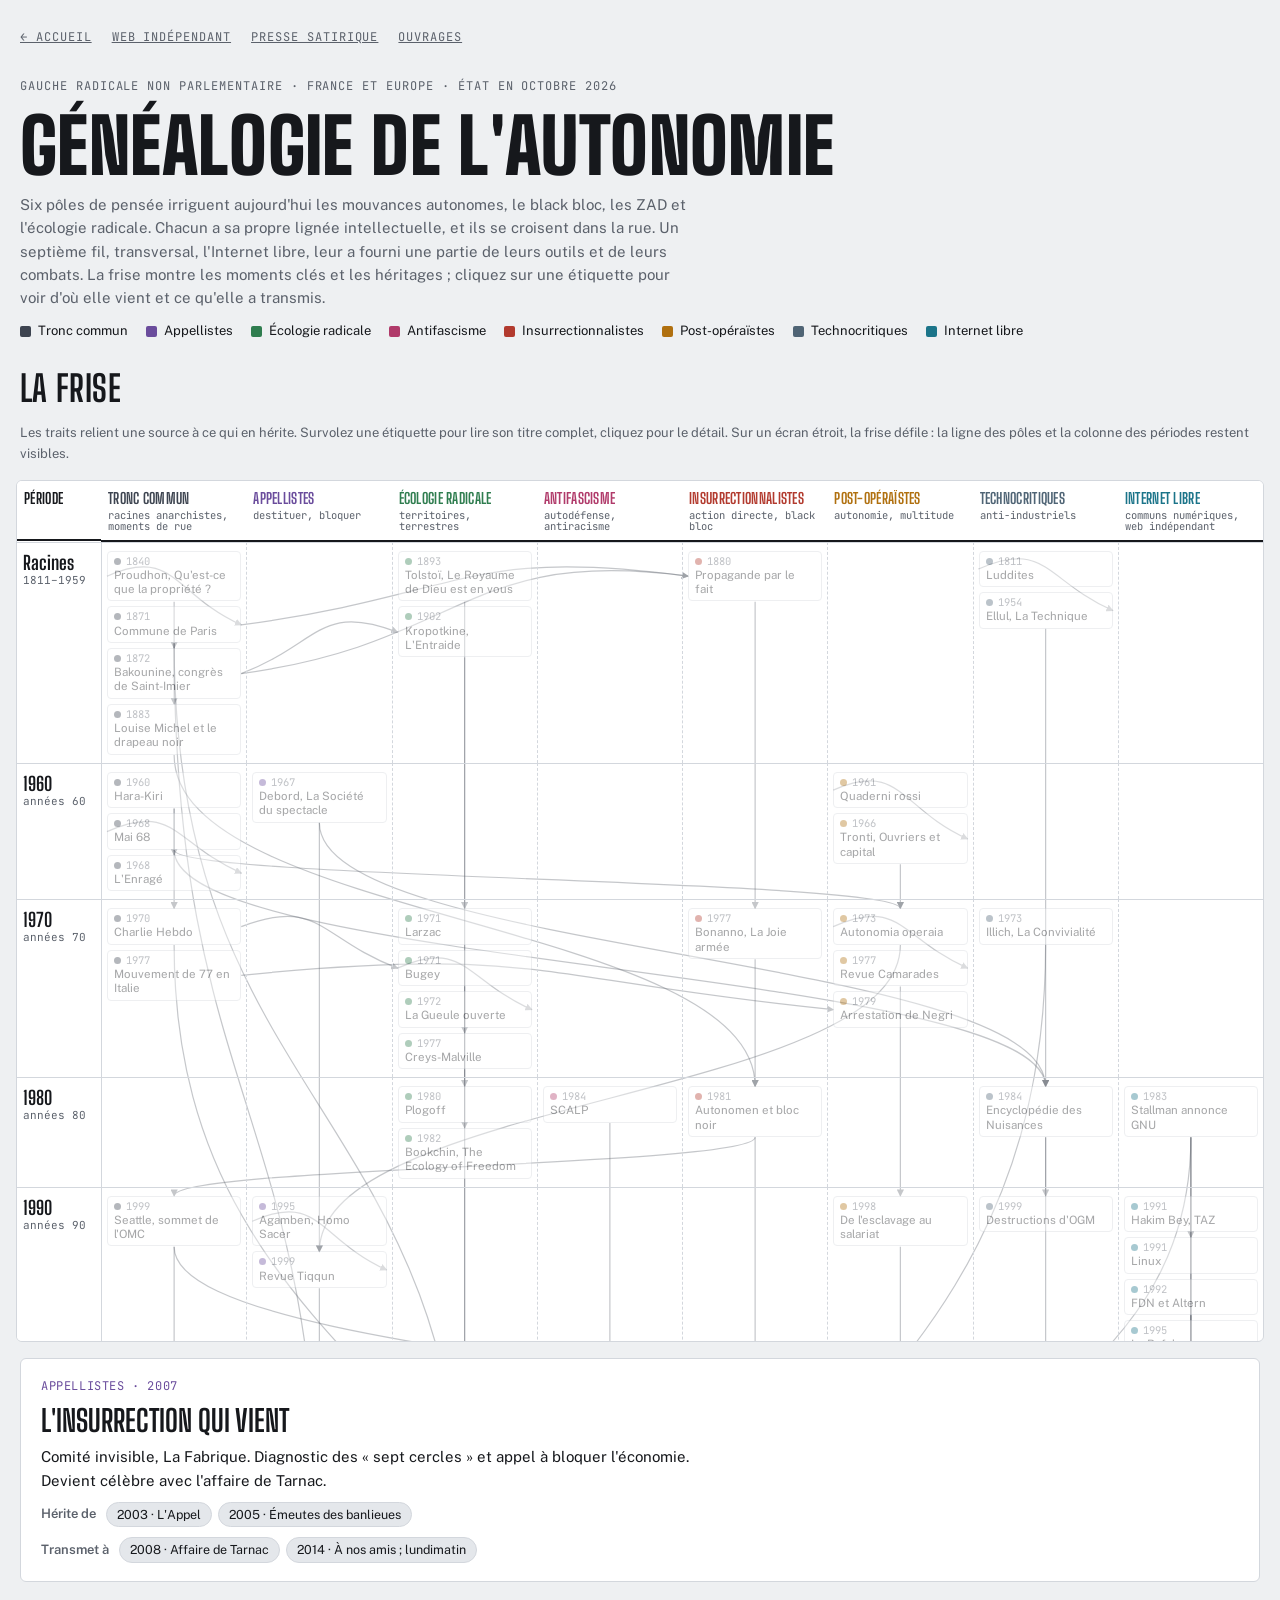
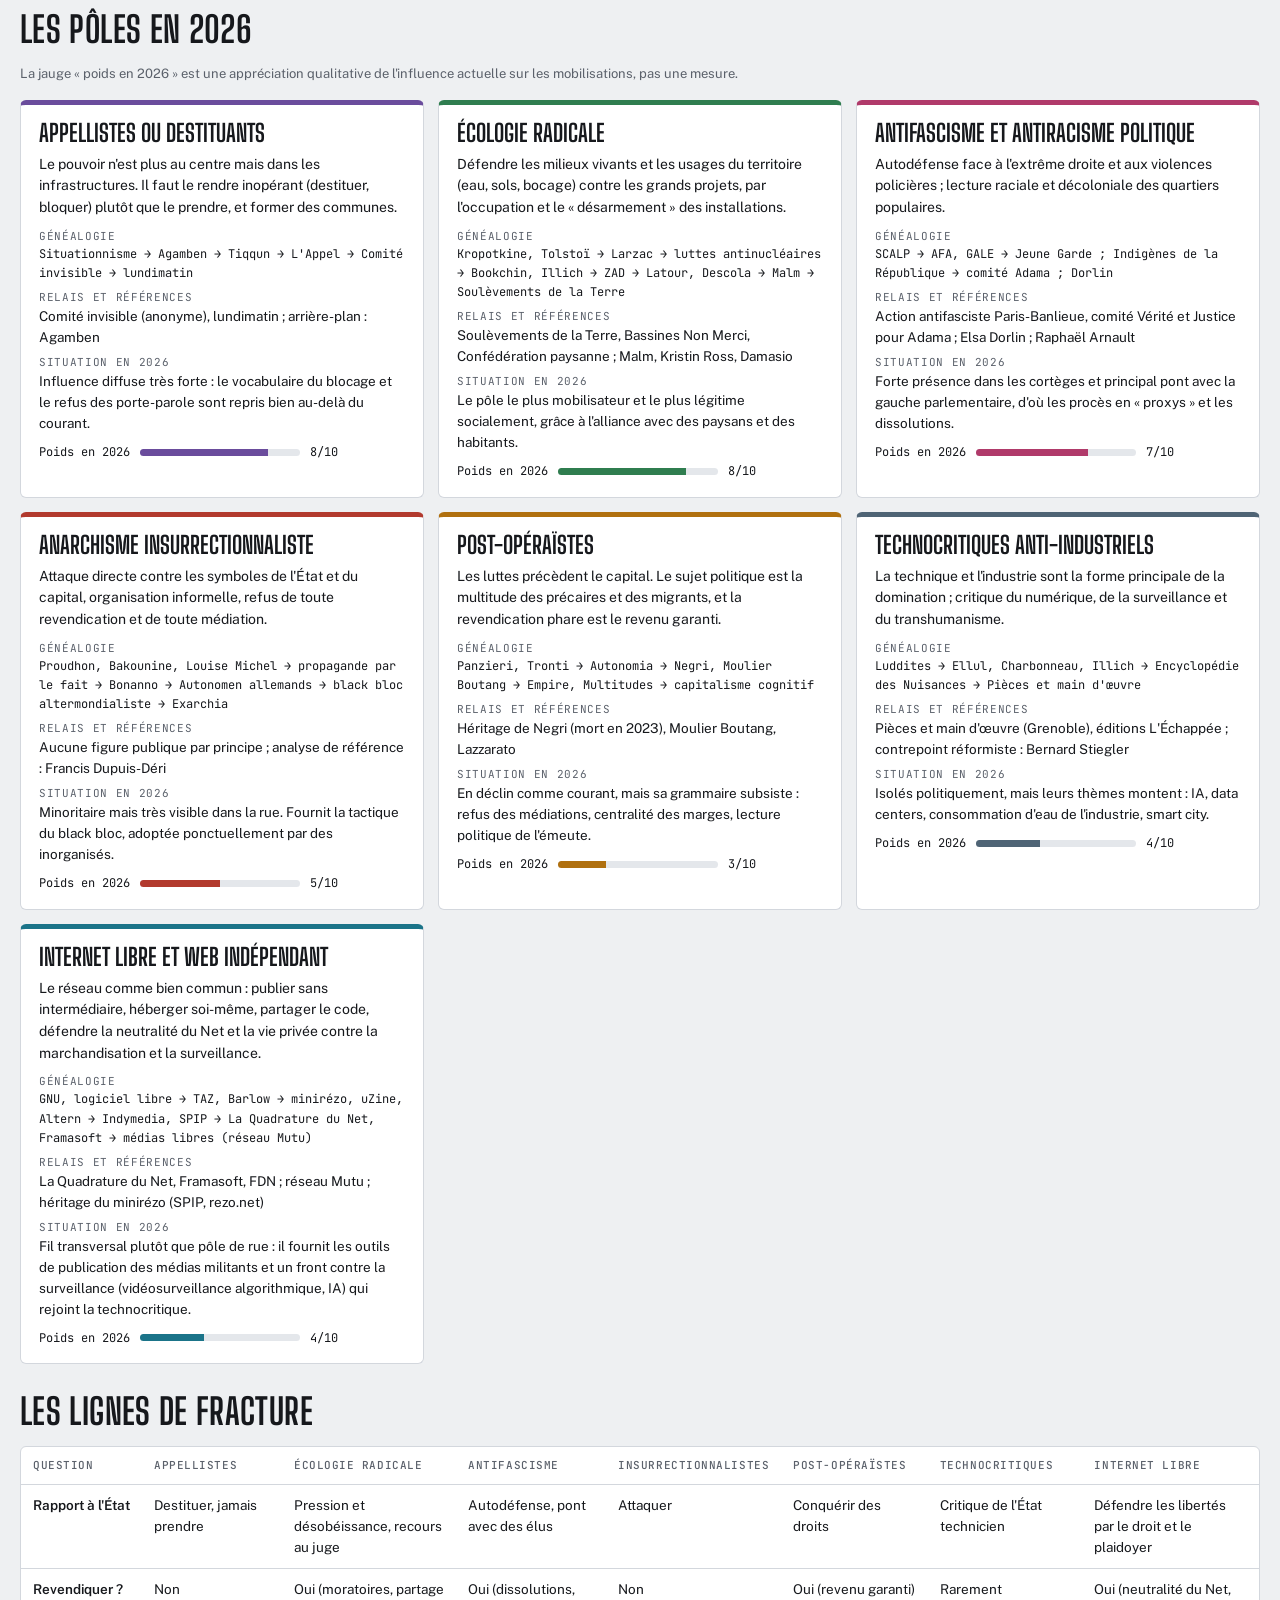
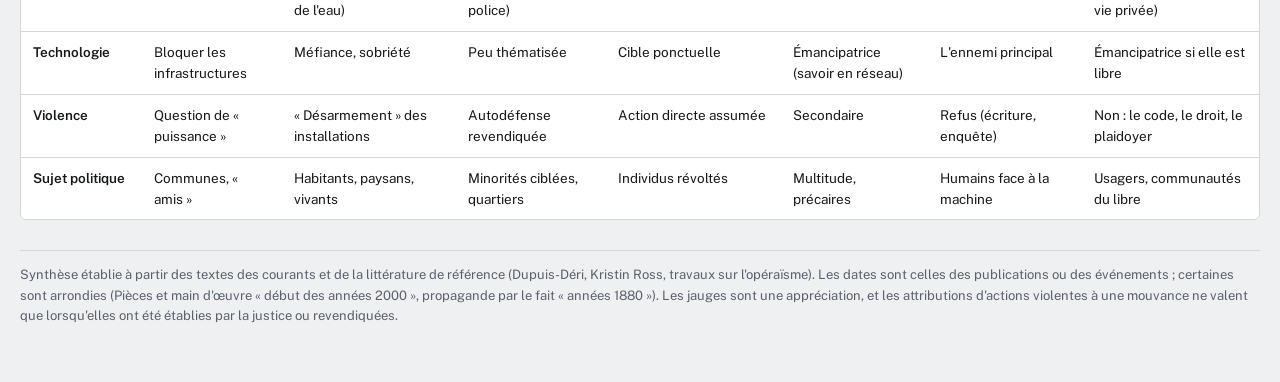
==== commit 30a9a427: "Frise plus lisible : pleine largeur, étiquettes compactes, en-têtes fixes Co-Authored-By: Claude Opu" ====
--- a/genealogie.html
+++ b/genealogie.html
@@ -33,16 +33,20 @@
 .hint{font-size:13px;color:var(--muted);margin:0}
 
 /* frise */
-.scroller{overflow-x:auto;background:var(--paper);border:1px solid var(--line);border-radius:6px}
-.frise{position:relative;min-width:1340px}
-.grid{display:grid;grid-template-columns:118px repeat(8,minmax(0,1fr));position:relative;z-index:1}
-.hcell{font-family:var(--display);font-weight:700;font-size:16px;text-transform:uppercase;letter-spacing:.02em;padding:12px 8px 10px;border-bottom:2px solid var(--ink);position:sticky;top:0;background:var(--paper);line-height:1.05}
+.wrap{max-width:none}
+.wrap > :not(section.full), section.full > :not(.scroller){max-width:1240px;margin-inline:auto;width:100%;box-sizing:border-box}
+.scroller{overflow:auto;max-height:calc(100vh - 40px);background:var(--paper);border:1px solid var(--line);border-radius:6px;overscroll-behavior:contain}
+.frise{position:relative;min-width:1180px}
+.grid{display:grid;grid-template-columns:84px repeat(8,minmax(0,1fr));position:relative;z-index:1}
+.hcell{font-family:var(--display);font-weight:700;font-size:15px;text-transform:uppercase;letter-spacing:.02em;padding:10px 7px 8px;border-bottom:2px solid var(--ink);position:sticky;top:0;z-index:3;background:var(--paper);line-height:1.05}
+.hcell:first-child{left:0;z-index:4}
 .hcell small{display:block;font-family:var(--mono);font-weight:400;font-size:10.5px;text-transform:none;letter-spacing:0;color:var(--muted);margin-top:3px}
-.per{font-family:var(--mono);font-size:12px;color:var(--muted);padding:12px 8px;border-top:1px solid var(--line);font-variant-numeric:tabular-nums}
-.per b{display:block;font-family:var(--display);font-size:22px;color:var(--ink);font-weight:700;line-height:1}
-.cell{border-top:1px solid var(--line);border-left:1px dashed var(--line);padding:10px 7px;display:flex;flex-direction:column;gap:7px;min-width:0}
-.chip{all:unset;box-sizing:border-box;cursor:pointer;background:var(--paper);border:1px solid var(--line);border-radius:4px;padding:5px 7px 6px;font-size:12.5px;line-height:1.3;display:grid;gap:1px;position:relative}
-.chip .y{font-family:var(--mono);font-size:11px;display:flex;align-items:center;gap:5px;color:var(--muted)}
+.per{font-family:var(--mono);font-size:11px;color:var(--muted);padding:10px 6px;border-top:1px solid var(--line);font-variant-numeric:tabular-nums;position:sticky;left:0;z-index:2;background:var(--paper);box-shadow:1px 0 0 var(--line)}
+.per b{display:block;font-family:var(--display);font-size:19px;color:var(--ink);font-weight:700;line-height:1}
+.cell{border-top:1px solid var(--line);border-left:1px dashed var(--line);padding:8px 5px;display:flex;flex-direction:column;gap:5px;min-width:0}
+.chip{all:unset;box-sizing:border-box;cursor:pointer;background:var(--paper);border:1px solid var(--line);border-radius:4px;padding:3px 6px 4px;font-size:11.5px;line-height:1.25;display:grid;gap:0;position:relative}
+.chip .t{display:-webkit-box;-webkit-line-clamp:2;-webkit-box-orient:vertical;overflow:hidden}
+.chip .y{font-family:var(--mono);font-size:10.5px;display:flex;align-items:center;gap:5px;color:var(--muted)}
 .chip .y i{width:7px;height:7px;border-radius:50%;display:inline-block}
 .chip:hover{border-color:var(--ink)}
 .chip:focus-visible{outline:2px solid var(--ink);outline-offset:1px}
@@ -99,9 +103,9 @@
     <div class="legend" id="legend"></div>
   </header>
 
-  <section aria-labelledby="t-frise">
+  <section class="full" aria-labelledby="t-frise">
     <h2 id="t-frise">La frise</h2>
-    <p class="hint">Les traits relient une source à ce qui en hérite. Sur un écran étroit, faites défiler la frise horizontalement.</p>
+    <p class="hint">Les traits relient une source à ce qui en hérite. Survolez une étiquette pour lire son titre complet, cliquez pour le détail. Sur un écran étroit, la frise défile : la ligne des pôles et la colonne des périodes restent visibles.</p>
     <div class="scroller"><div class="frise" id="frise"><svg class="links" id="links" aria-hidden="true"></svg><div class="grid" id="grid"></div></div></div>
     <div class="detail" id="detail" aria-live="polite"></div>
   </section>
@@ -314,7 +318,7 @@
   h+=`<div class="per"><b>${lab}</b>${sub}</div>`;
   POLES.forEach(p=>{
     const items=Object.values(by).filter(e=>e.p===p.k&&e.y>=a&&e.y<=b).sort((x,y)=>x.y-y.y);
-    h+=`<div class="cell">${items.map(e=>`<button type="button" class="chip" data-id="${e.id}"><span class="y"><i style="background:${col(e.p)}"></i>${e.y}</span>${e.t}</button>`).join('')}</div>`;
+    h+=`<div class="cell">${items.map(e=>`<button type="button" class="chip" data-id="${e.id}" title="${e.y} · ${e.t.replace(/"/g,'&quot;')}"><span class="y"><i style="background:${col(e.p)}"></i>${e.y}</span><span class="t">${e.t}</span></button>`).join('')}</div>`;
   });
 });
 grid.innerHTML=h;
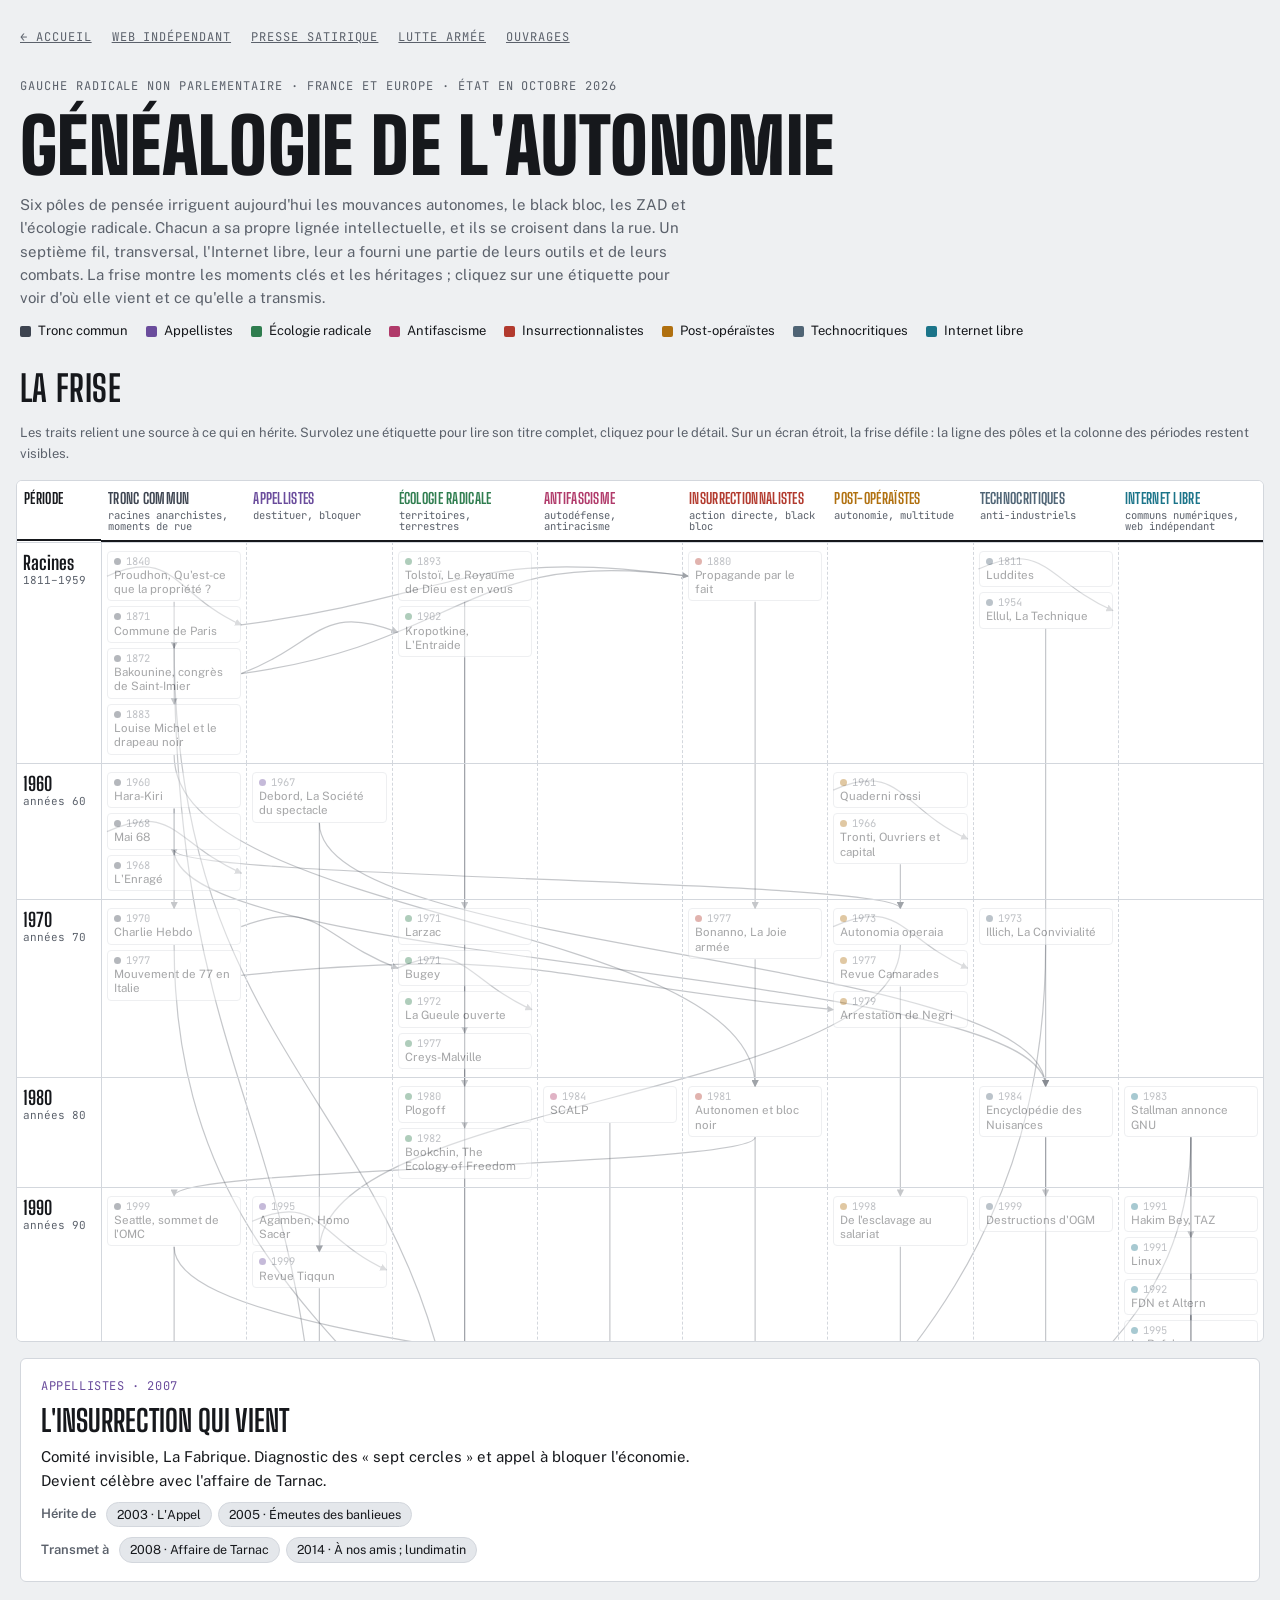
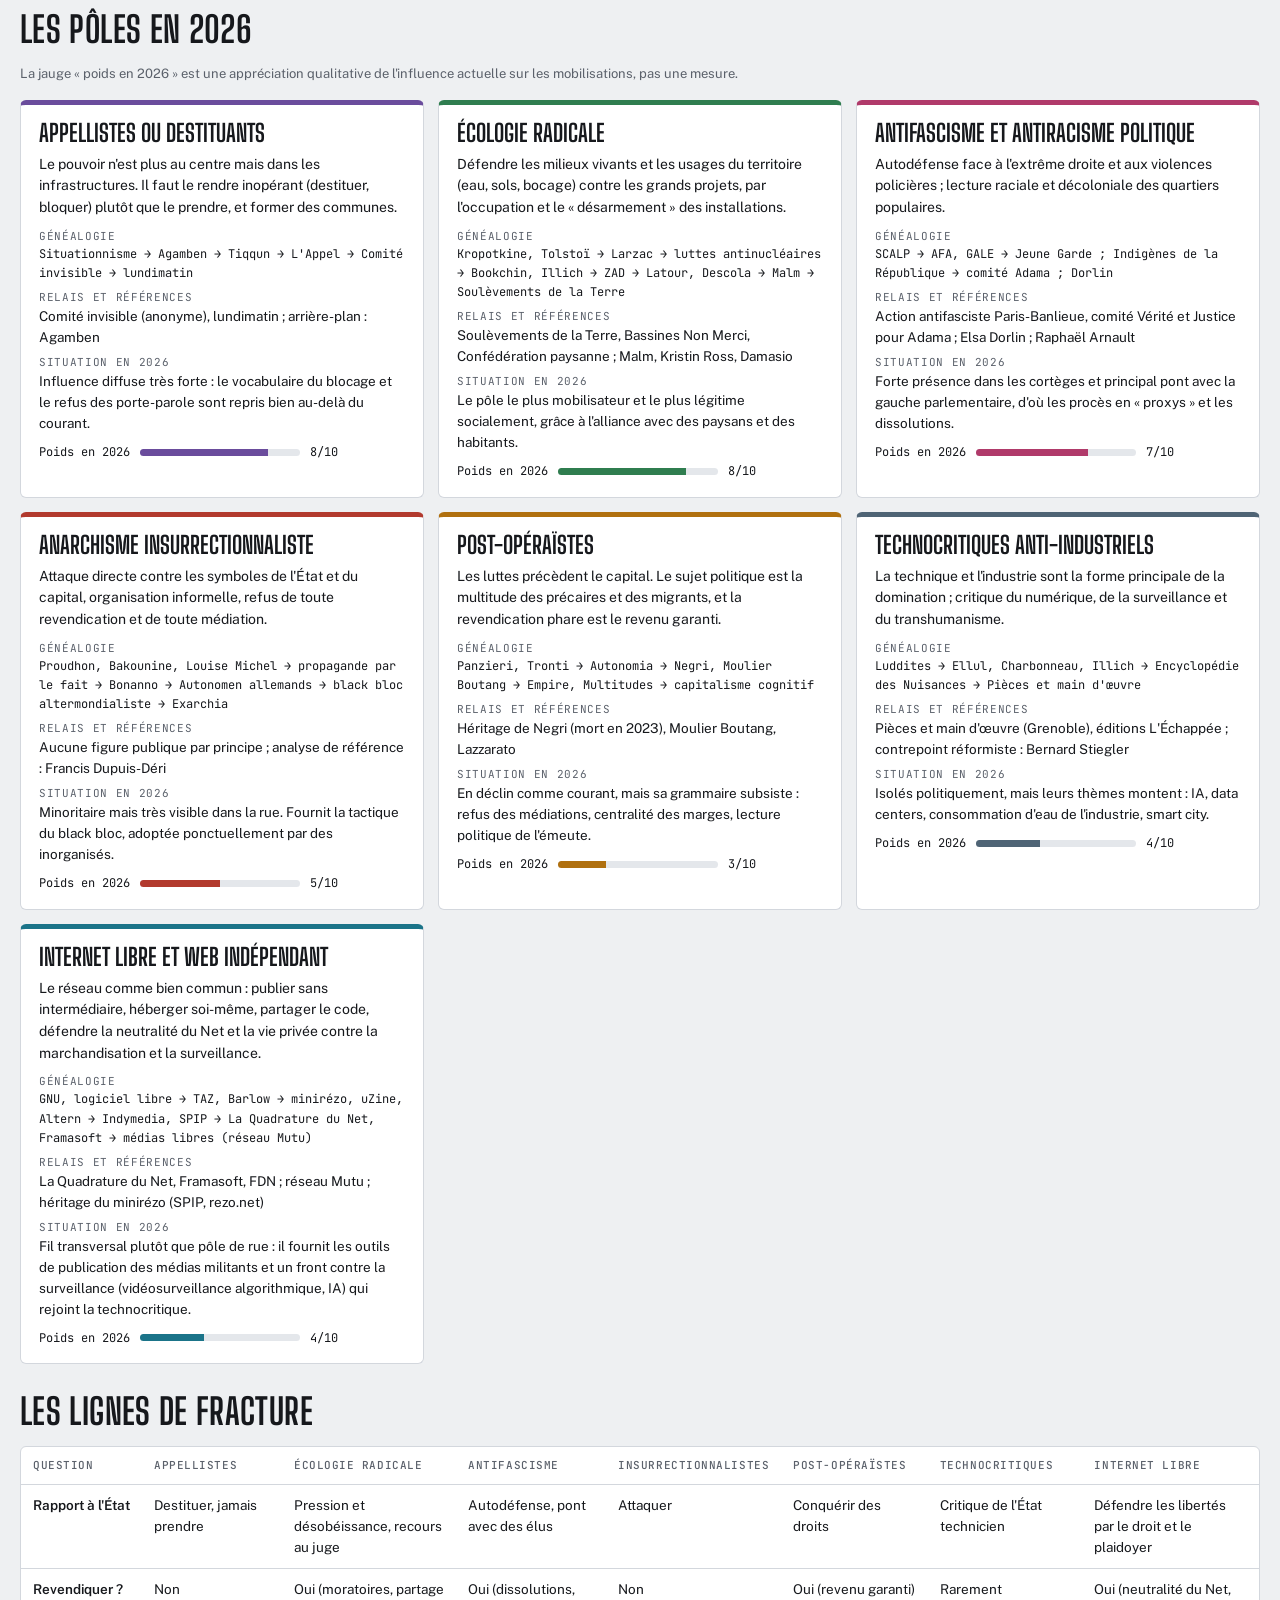
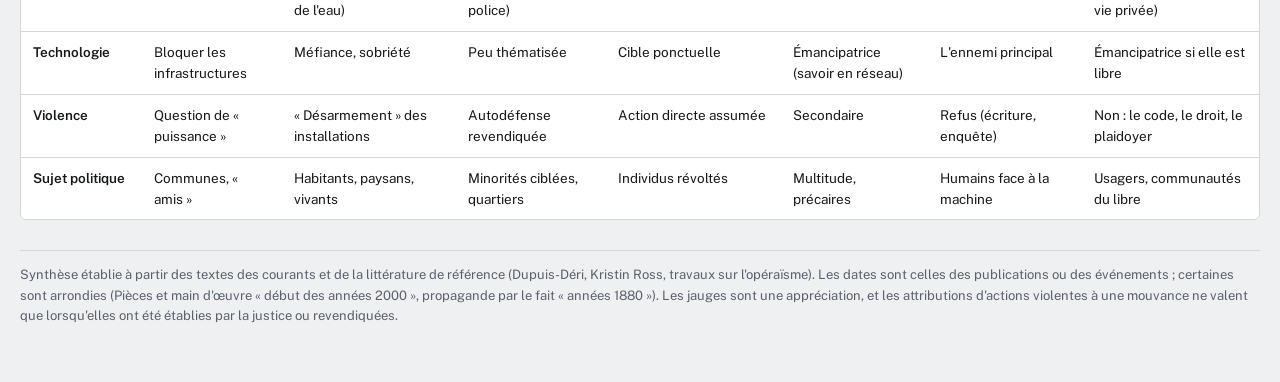
==== commit c268613d: "Ajout de la page Lutte armée et d'une section Mouvements connexes Brigades rouges, RAF, Action direc" ====
--- a/genealogie.html
+++ b/genealogie.html
@@ -95,7 +95,7 @@
 </style>
 
 <div class="wrap">
-  <nav class="eyebrow" aria-label="Navigation du site" style="display:flex;flex-wrap:wrap;gap:6px 20px"><a href="index.html" style="color:inherit">← Accueil</a><a href="web-independant.html" style="color:inherit">Web indépendant</a><a href="presse-satirique.html" style="color:inherit">Presse satirique</a><a href="ouvrages.html" style="color:inherit">Ouvrages</a></nav>
+  <nav class="eyebrow" aria-label="Navigation du site" style="display:flex;flex-wrap:wrap;gap:6px 20px"><a href="index.html" style="color:inherit">← Accueil</a><a href="web-independant.html" style="color:inherit">Web indépendant</a><a href="presse-satirique.html" style="color:inherit">Presse satirique</a><a href="lutte-armee.html" style="color:inherit">Lutte armée</a><a href="ouvrages.html" style="color:inherit">Ouvrages</a></nav>
   <header>
     <div class="eyebrow">Gauche radicale non parlementaire · France et Europe · état en octobre 2026</div>
     <h1>Généalogie de l'autonomie</h1>
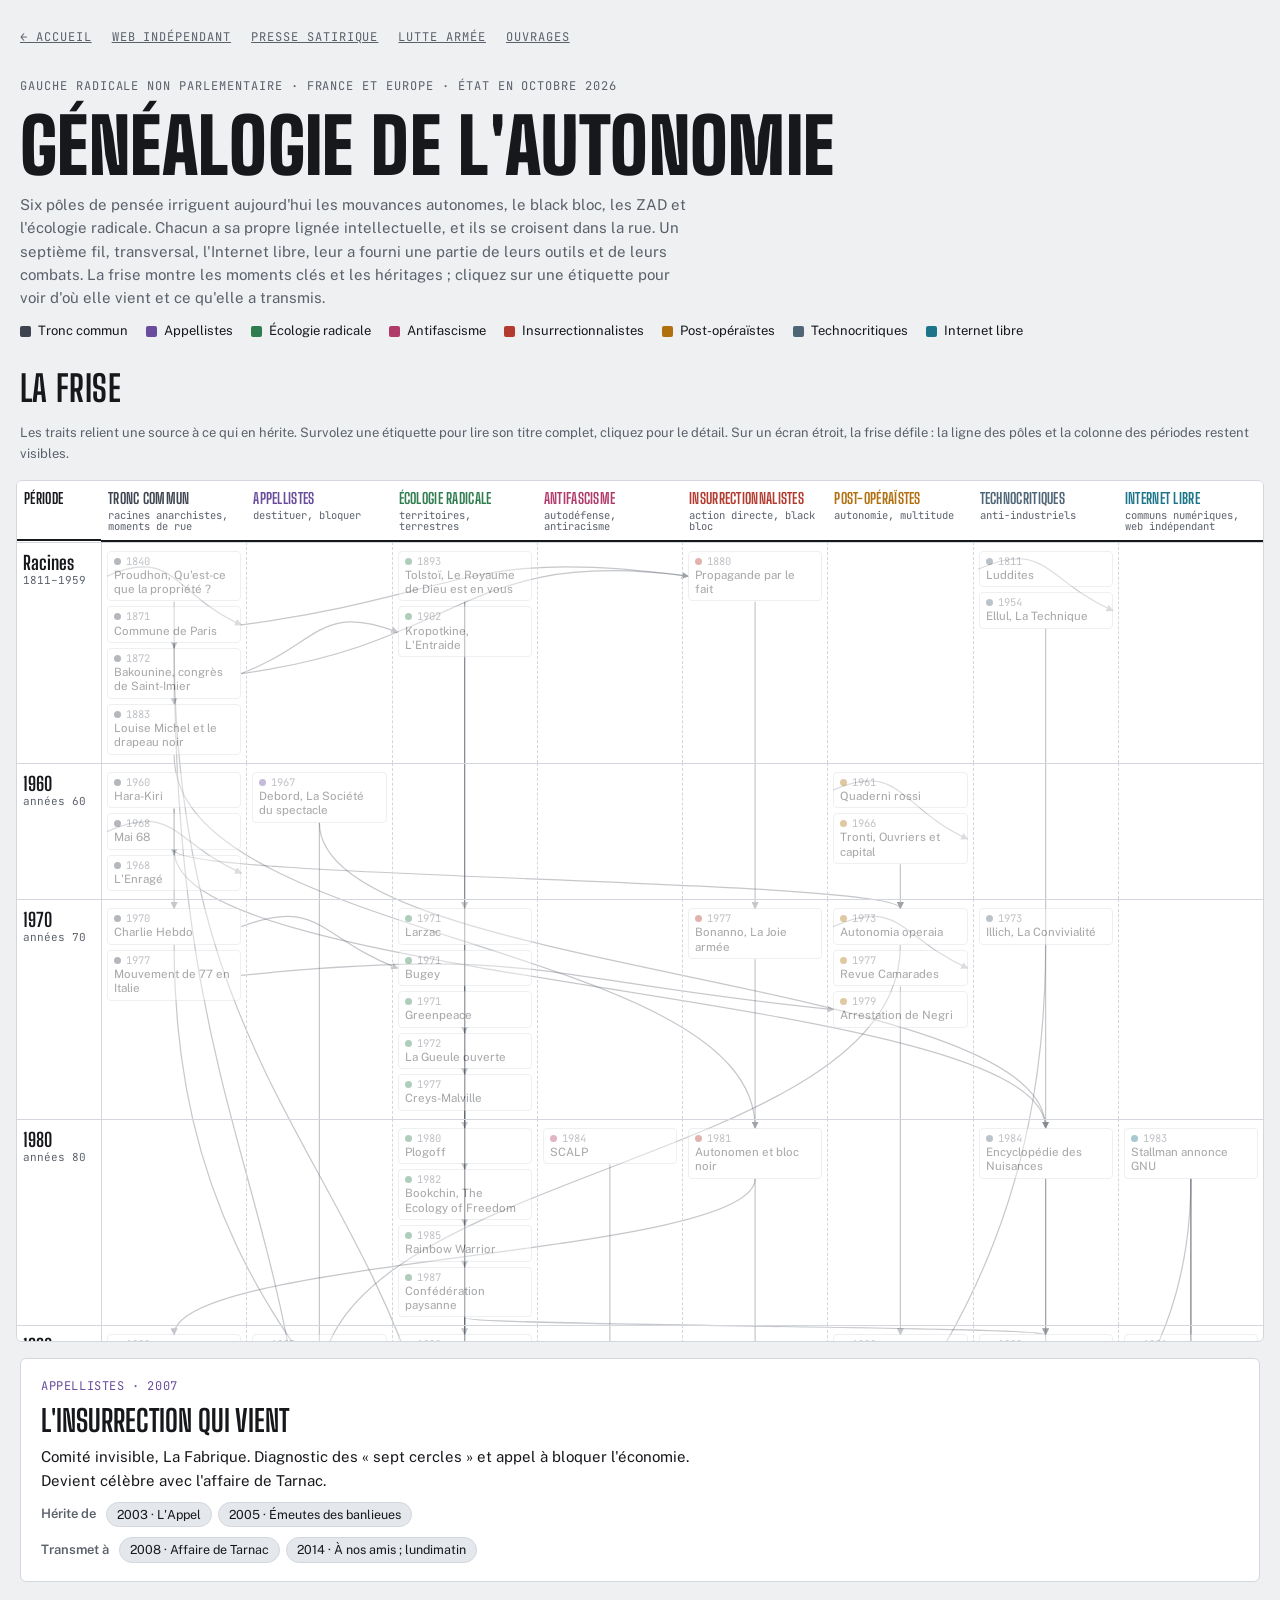
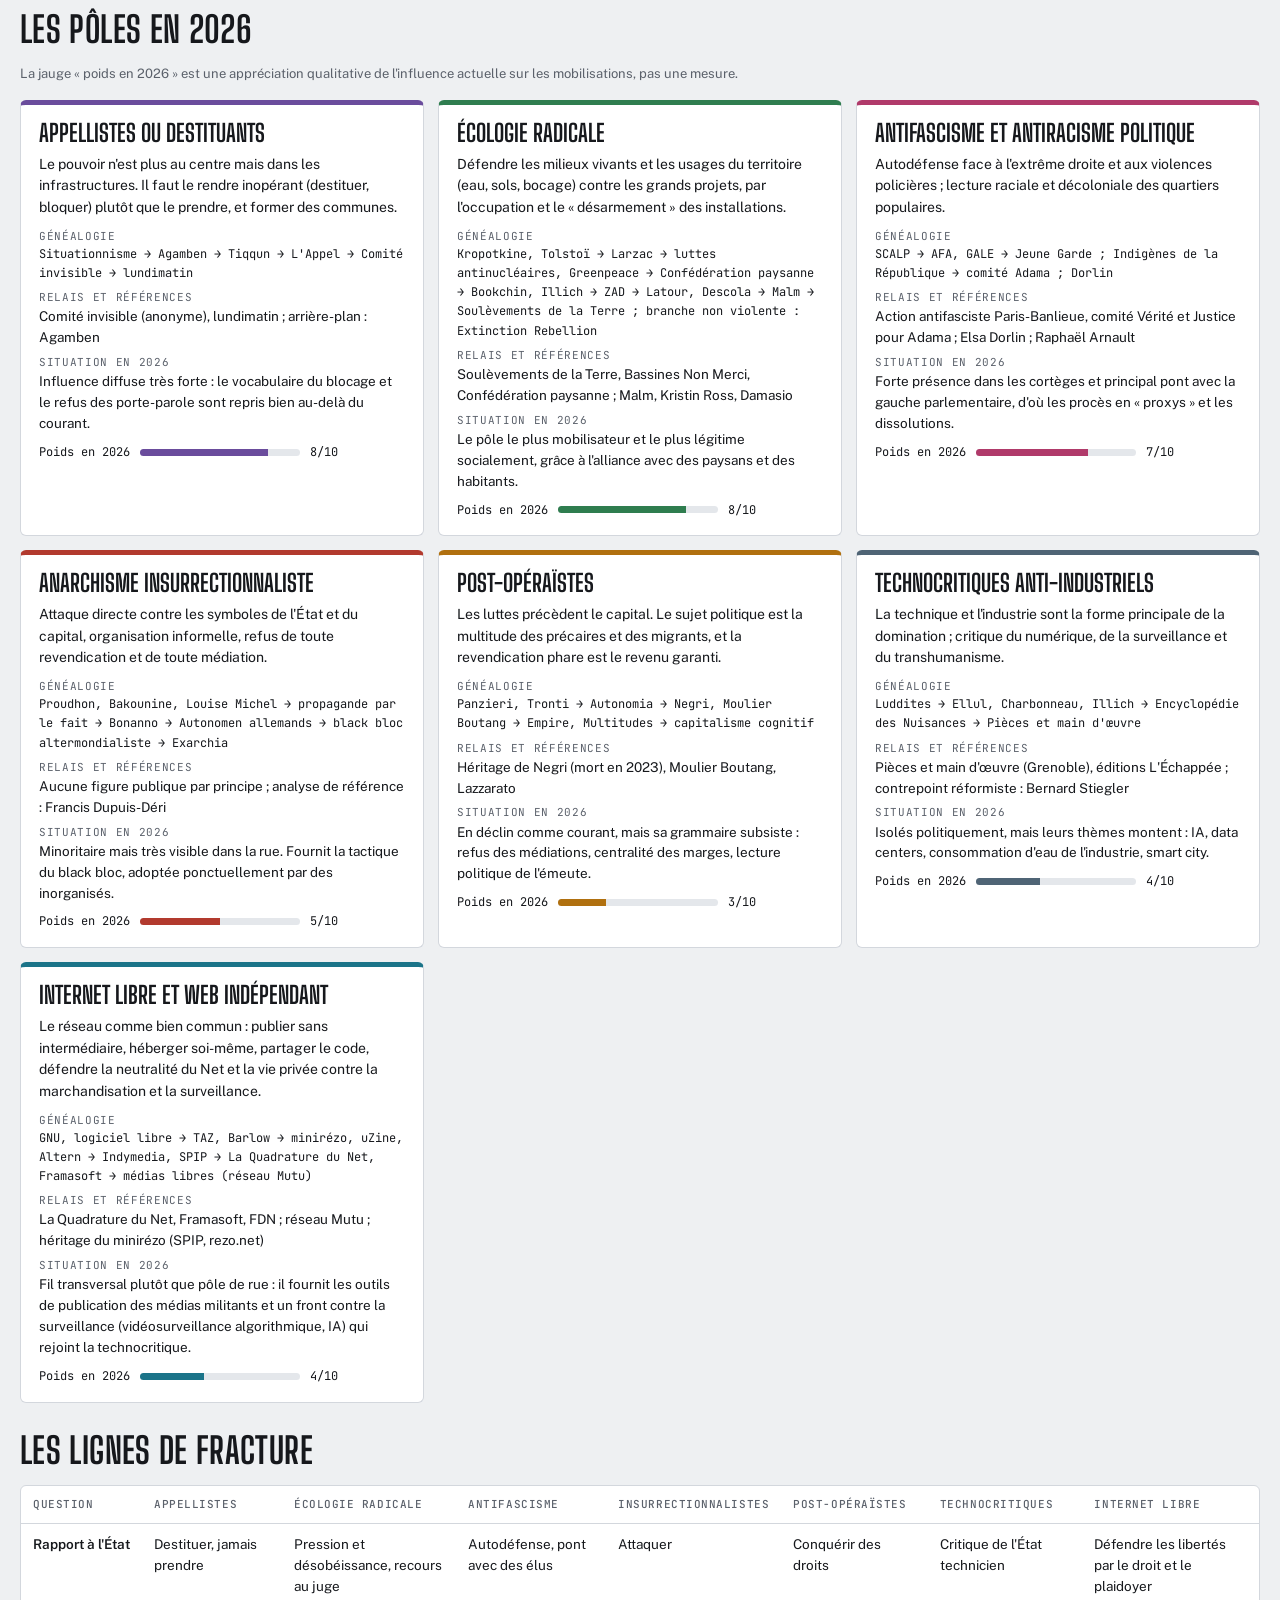
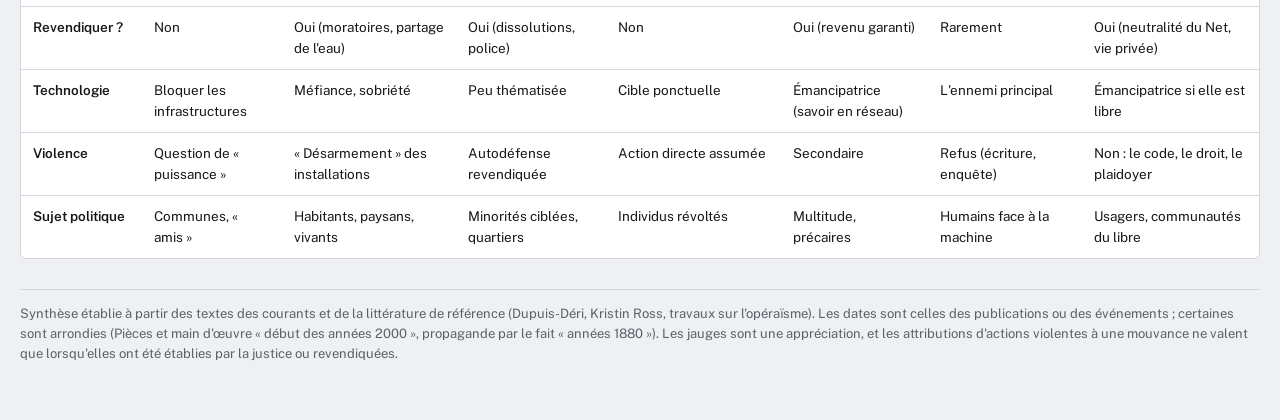
==== commit fcd0d103: "Écologie : Greenpeace, Confédération paysanne, Extinction Rebellion ; La Hulotte Frise : 5 repères (" ====
--- a/genealogie.html
+++ b/genealogie.html
@@ -183,6 +183,11 @@
  ['e1971','eco',1971,'Larzac',"Dix ans de lutte paysanne et militante contre l'extension d'un camp militaire, victorieuse en 1981. Ancêtre direct des ZAD."],
  ['e1971b','eco',1971,'Bugey',"Le 10 juillet 1971, environ 15 000 personnes manifestent contre la centrale du Bugey, à l'appel notamment de Pierre Fournier, chroniqueur écologiste de Charlie Hebdo. Un des premiers grands rassemblements antinucléaires."],
  ['e1972','eco',1972,'La Gueule ouverte',"Pierre Fournier, « pacifiste libertaire », fonde en novembre 1972 « le journal qui annonce la fin du monde », l'un des premiers journaux écologistes français. Reiser y dessine sur l'énergie solaire."],
+ ['e1971g','eco',1971,'Greenpeace',"Le 15 septembre 1971, des militants partent de Vancouver en bateau pour s'opposer à un essai nucléaire américain en Alaska. Naissance d'une écologie de l'action directe non violente et médiatique, portée ensuite par une ONG internationale."],
+ ['e1985','eco',1985,'Rainbow Warrior',"Le 10 juillet 1985, à Auckland, des agents des services secrets français coulent le navire de Greenpeace qui devait s'opposer aux essais nucléaires de Moruroa. Le photographe Fernando Pereira est tué."],
+ ['e1987','eco',1987,'Confédération paysanne',"Syndicat paysan fondé en 1987, opposé à l'agriculture productiviste. Héritier du Larzac, il devient avec José Bové l'acteur paysan des luttes écologistes, jusqu'aux méga-bassines."],
+ ['e1999','eco',1999,'Millau',"Le 12 août 1999, José Bové et des militants de la Confédération paysanne démontent un McDonald's en construction, contre la « malbouffe » et les sanctions américaines sur le roquefort. Bové fera 44 jours de prison."],
+ ['e2018xr','eco',2018,'Extinction Rebellion',"Lancé à Londres le 31 octobre 2018, puis en France en mars 2019 : la désobéissance civile de masse, revendiquée non violente, pour le climat. Le contrepoint des Soulèvements de la Terre dans l'écologie radicale."],
  ['e1977','eco',1977,'Creys-Malville',"Grande manifestation contre le surgénérateur Superphénix ; mort du manifestant Vital Michalon."],
  ['e1980','eco',1980,'Plogoff',"Victoire contre un projet de centrale nucléaire en Bretagne, par une mobilisation locale massive."],
  ['e1982','eco',1982,'Bookchin, The Ecology of Freedom',"Écologie sociale et municipalisme libertaire : la domination de la nature prolonge la domination entre humains."],
@@ -263,6 +268,7 @@
  ['t1811','t1954'],['t1954','t1984'],['t1984','t1999'],['t1984','t2001'],['t2001','t2006'],['t2001','t2017'],
  ['f1984','f2018'],['f2013','f2018'],['f2017','f2018'],['f2018','f2024'],['f2018','f2025'],['f2005','f2016'],['m2005','f2005'],
  ['w1983','w1991l'],['w1983','w2001'],['w1983','w2014'],['w1983','o2007'],['w1991t','w1996'],['w1992','w1998'],['w1992','w2007'],['w1997','w2001'],['w1998','w2000'],
+ ['e1971g','e1985'],['e1971g','e2018xr'],['y1893','e2018xr'],['e1971','e1987'],['e1987','e1999'],['e1987','t1999'],['e1987','e2021'],
  ['s1960','s1970'],['s1960','s1968'],['m1968','s1968'],['s1970','e1971b'],['e1971b','e1972'],['e1971b','e1977'],['s1970','f2015'],
  ['a2008','a2012'],['a2012','a2018'],['m2005','f2007'],['f2007','f2018d'],['m2018','f2018d'],['f2018d','f2020'],['w1995','w2010'],['w2010','f2018d'],
  ['m1999','w1999'],['w1999','w2013'],['w2001','w2013'],['w2000','w2004'],['w2007','w2008'],['w2008','w2023']
@@ -275,7 +281,7 @@
   now:"Influence diffuse très forte : le vocabulaire du blocage et le refus des porte-parole sont repris bien au-delà du courant."},
  {k:'eco',n:'Écologie radicale',w:8,
   core:"Défendre les milieux vivants et les usages du territoire (eau, sols, bocage) contre les grands projets, par l'occupation et le « désarmement » des installations.",
-  chain:"Kropotkine, Tolstoï → Larzac → luttes antinucléaires → Bookchin, Illich → ZAD → Latour, Descola → Malm → Soulèvements de la Terre",
+  chain:"Kropotkine, Tolstoï → Larzac → luttes antinucléaires, Greenpeace → Confédération paysanne → Bookchin, Illich → ZAD → Latour, Descola → Malm → Soulèvements de la Terre ; branche non violente : Extinction Rebellion",
   who:"Soulèvements de la Terre, Bassines Non Merci, Confédération paysanne ; Malm, Kristin Ross, Damasio",
   now:"Le pôle le plus mobilisateur et le plus légitime socialement, grâce à l'alliance avec des paysans et des habitants."},
  {k:'afa',n:'Antifascisme et antiracisme politique',w:7,
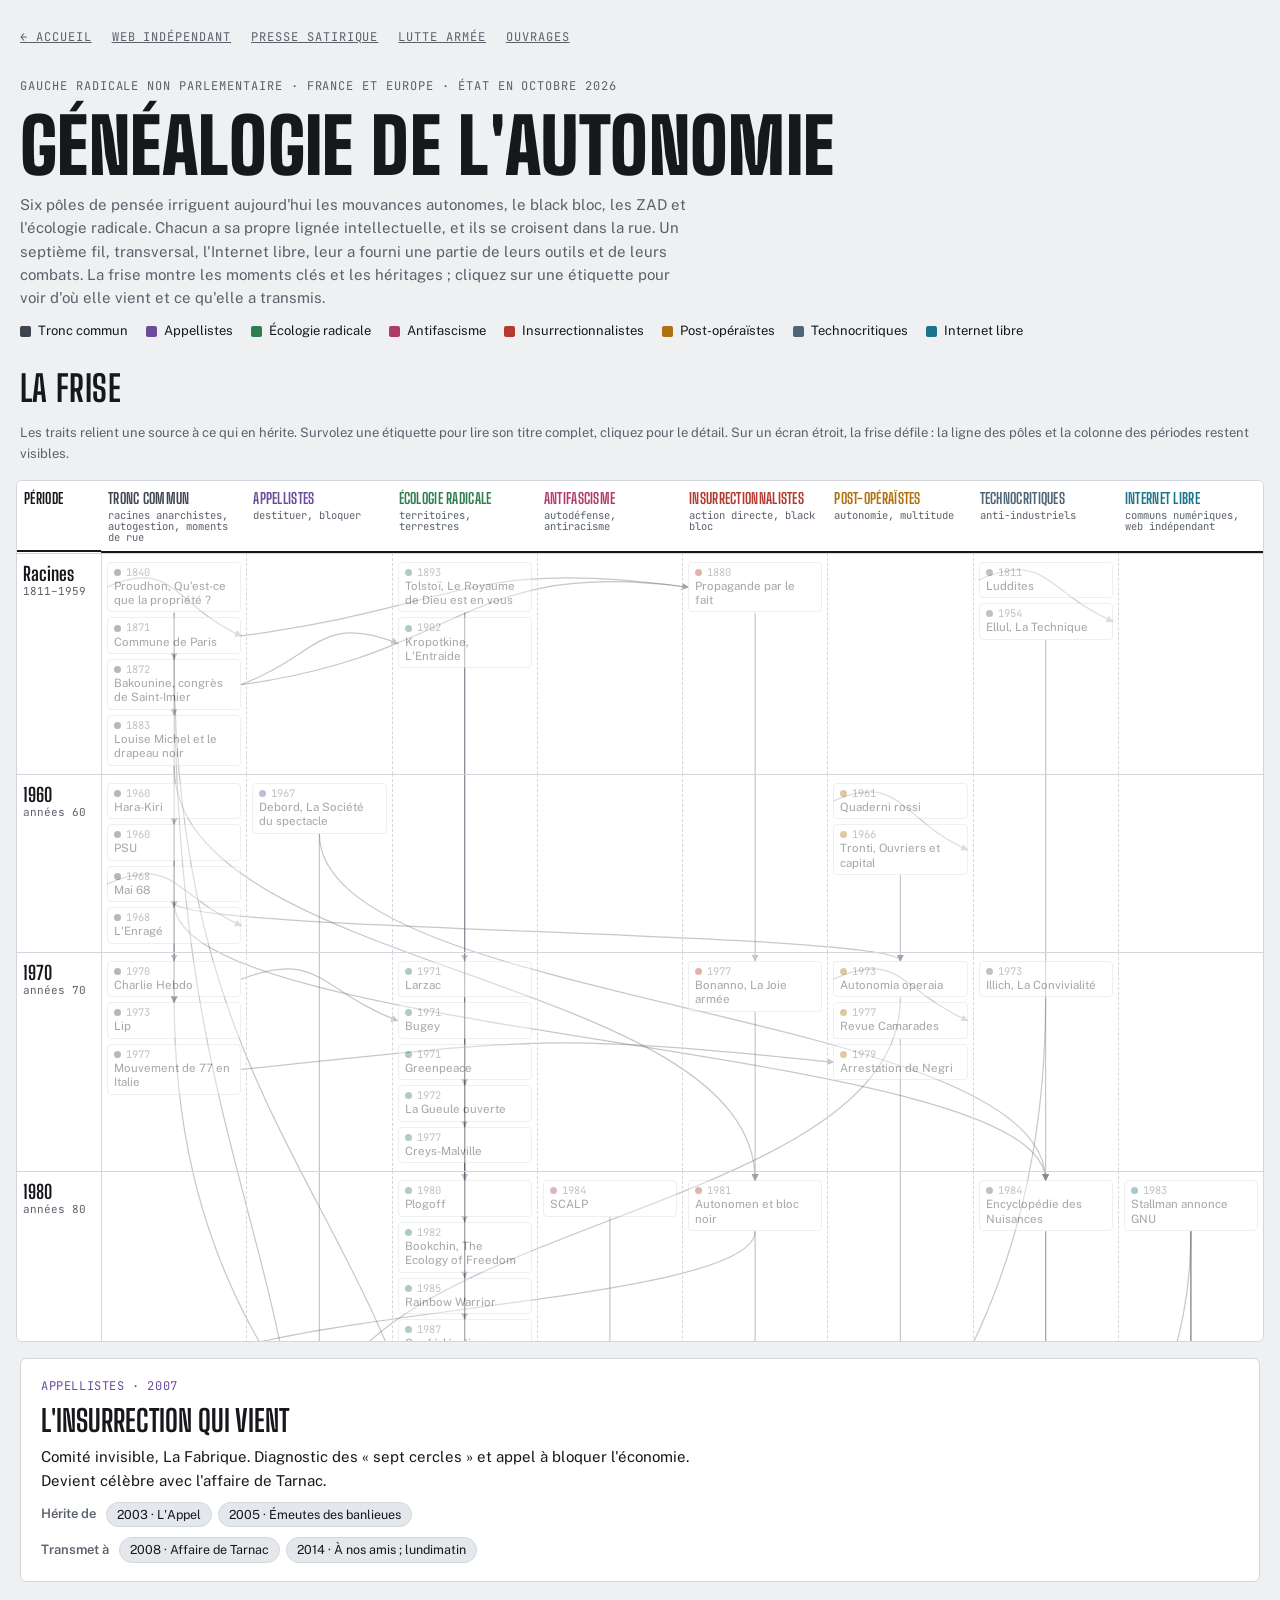
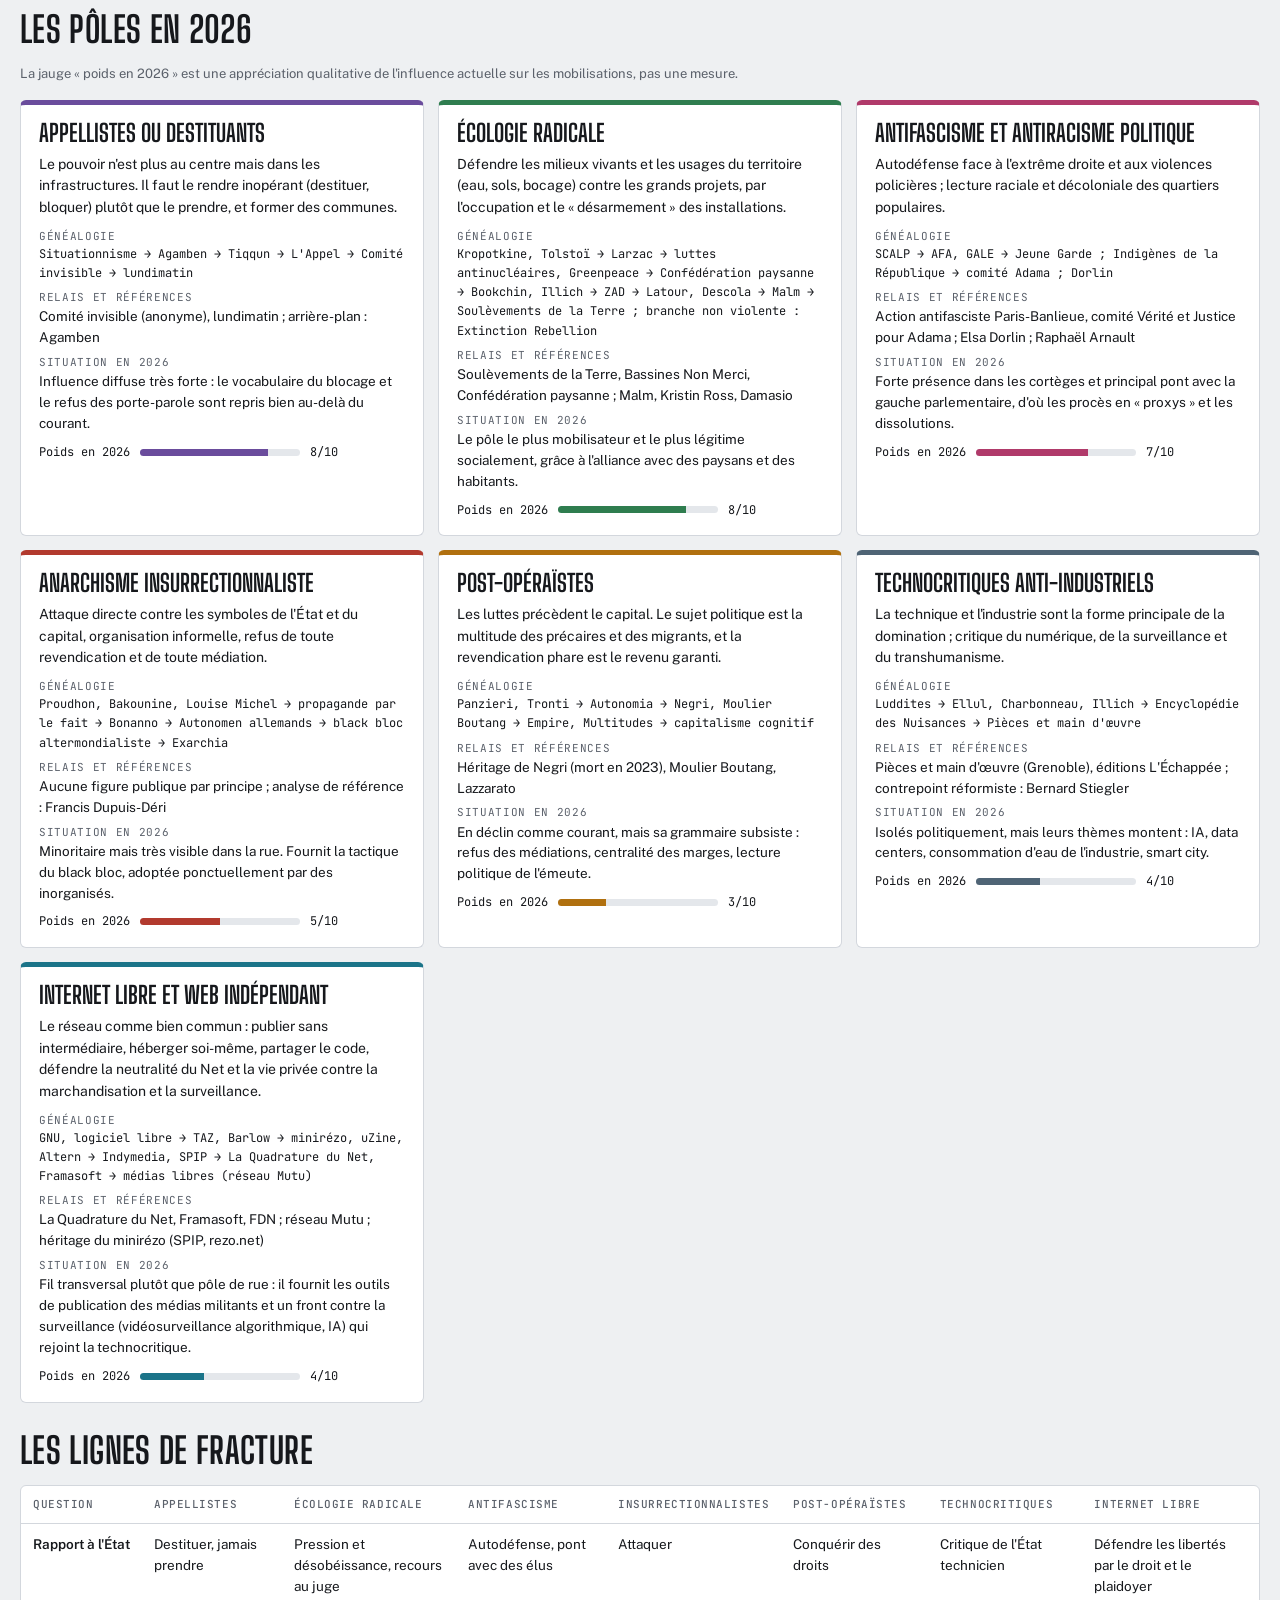
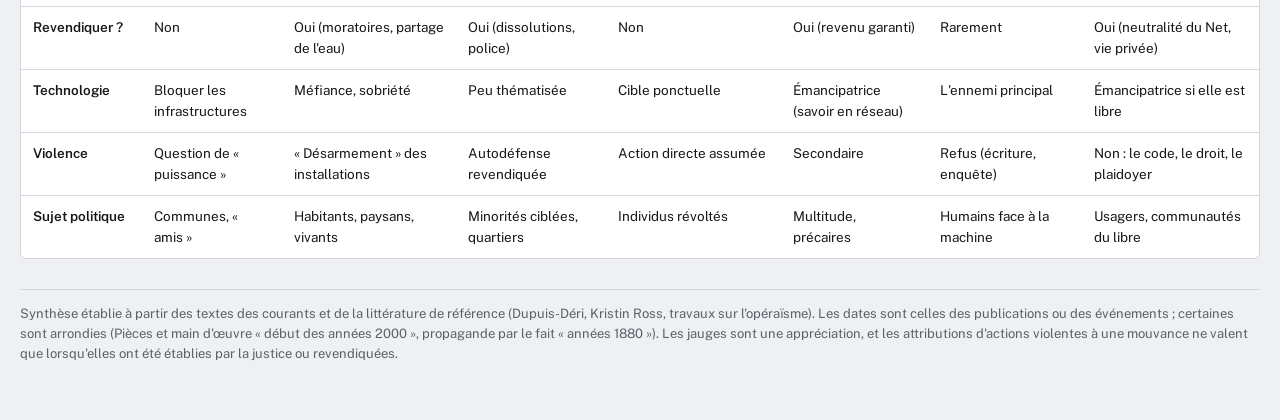
==== commit e7806cbf: "Frise : le PSU (1960) et Lip (1973), l'autogestion au tronc commun Co-Authored-By: Claude Opus 5.5 <" ====
--- a/genealogie.html
+++ b/genealogie.html
@@ -135,7 +135,7 @@
 
 <script>
 const POLES=[
- {k:'mom',n:'Tronc commun',s:'racines anarchistes, moments de rue'},
+ {k:'mom',n:'Tronc commun',s:'racines anarchistes, autogestion, moments de rue'},
  {k:'app',n:'Appellistes',s:'destituer, bloquer'},
  {k:'eco',n:'Écologie radicale',s:'territoires, terrestres'},
  {k:'afa',n:'Antifascisme',s:'autodéfense, antiracisme'},
@@ -159,6 +159,8 @@
  ['s1960','mom',1960,'Hara-Kiri',"Cavanna et le professeur Choron fondent le journal « bête et méchant » en septembre 1960. Irrévérence, antimilitarisme, anticléricalisme : un esprit libertaire sans doctrine. Interdit en 1961 et 1966."],
  ['s1968','mom',1968,"L'Enragé","Journal dessiné de Mai 68, fondé par Siné, Wolinski et l'éditeur Pauvert, avec Cabu, Reiser, Topor. Douze numéros, jusqu'en novembre 1968 : la presse satirique rejoint la rue."],
  ['s1970','mom',1970,'Charlie Hebdo',"Interdit à l'affichage et aux mineurs (arrêté du 4 novembre, publié après la une sur la mort de De Gaulle), L'Hebdo Hara-Kiri renaît sous le nom de Charlie Hebdo le 23 novembre 1970."],
+ ['psu1960','mom',1960,'PSU',"Le Parti socialiste unifié naît le 3 avril 1960 de socialistes opposés à la guerre d'Algérie, de chrétiens de gauche et de communistes dissidents. Dirigé par Michel Rocard de 1967 à 1973, il fait de l'autogestion son idéal et coorganise le meeting de Charléty en mai 1968. Il est dissous en 1990."],
+ ['lip1973','mom',1973,'Lip',"Le 18 juin 1973, à Besançon, un millier de salariés de l'horloger Lip occupent leur usine menacée de fermeture et vendent eux-mêmes les montres : « On fabrique, on vend, on se paie ». L'autogestion passe de l'idée à la pratique et devient un modèle en Europe."],
  ['m1977','mom',1977,'Mouvement de 77 en Italie',"Apogée et crise de l'Autonomia italienne : occupations, radios libres, affrontements. La répression qui suit (1979) disperse le courant, dont une partie s'exile en France."],
  ['m1999','mom',1999,'Seattle, sommet de l\'OMC',"Naissance médiatique de l'altermondialisme et du black bloc à l'échelle mondiale."],
  ['m2001','mom',2001,'Gênes, G8',"Mort de Carlo Giuliani, violences policières à l'école Diaz. Mythe fondateur ; le mouvement altermondialiste se sépare de sa frange radicale."],
@@ -268,6 +270,7 @@
  ['t1811','t1954'],['t1954','t1984'],['t1984','t1999'],['t1984','t2001'],['t2001','t2006'],['t2001','t2017'],
  ['f1984','f2018'],['f2013','f2018'],['f2017','f2018'],['f2018','f2024'],['f2018','f2025'],['f2005','f2016'],['m2005','f2005'],
  ['w1983','w1991l'],['w1983','w2001'],['w1983','w2014'],['w1983','o2007'],['w1991t','w1996'],['w1992','w1998'],['w1992','w2007'],['w1997','w2001'],['w1998','w2000'],
+ ['p1840','psu1960'],['psu1960','lip1973'],['m1968','lip1973'],
  ['e1971g','e1985'],['e1971g','e2018xr'],['y1893','e2018xr'],['e1971','e1987'],['e1987','e1999'],['e1987','t1999'],['e1987','e2021'],
  ['s1960','s1970'],['s1960','s1968'],['m1968','s1968'],['s1970','e1971b'],['e1971b','e1972'],['e1971b','e1977'],['s1970','f2015'],
  ['a2008','a2012'],['a2012','a2018'],['m2005','f2007'],['f2007','f2018d'],['m2018','f2018d'],['f2018d','f2020'],['w1995','w2010'],['w2010','f2018d'],
